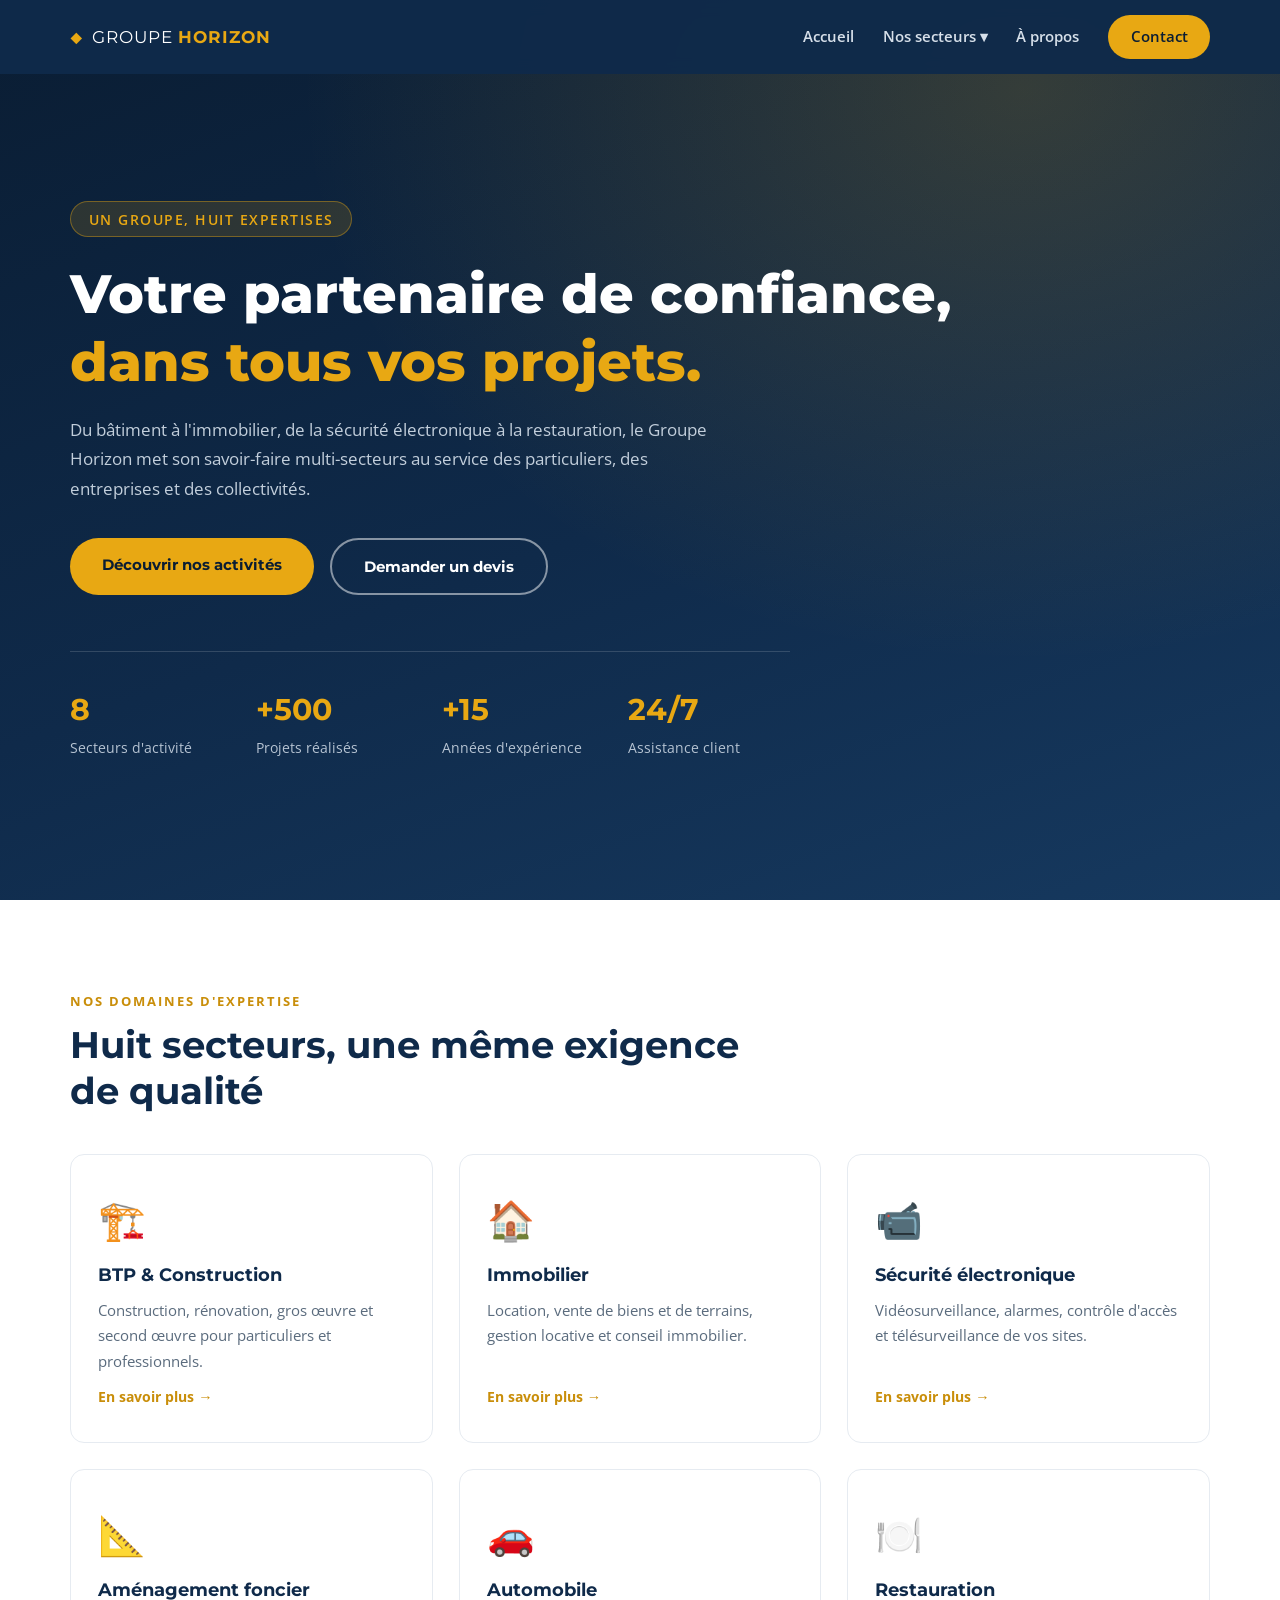
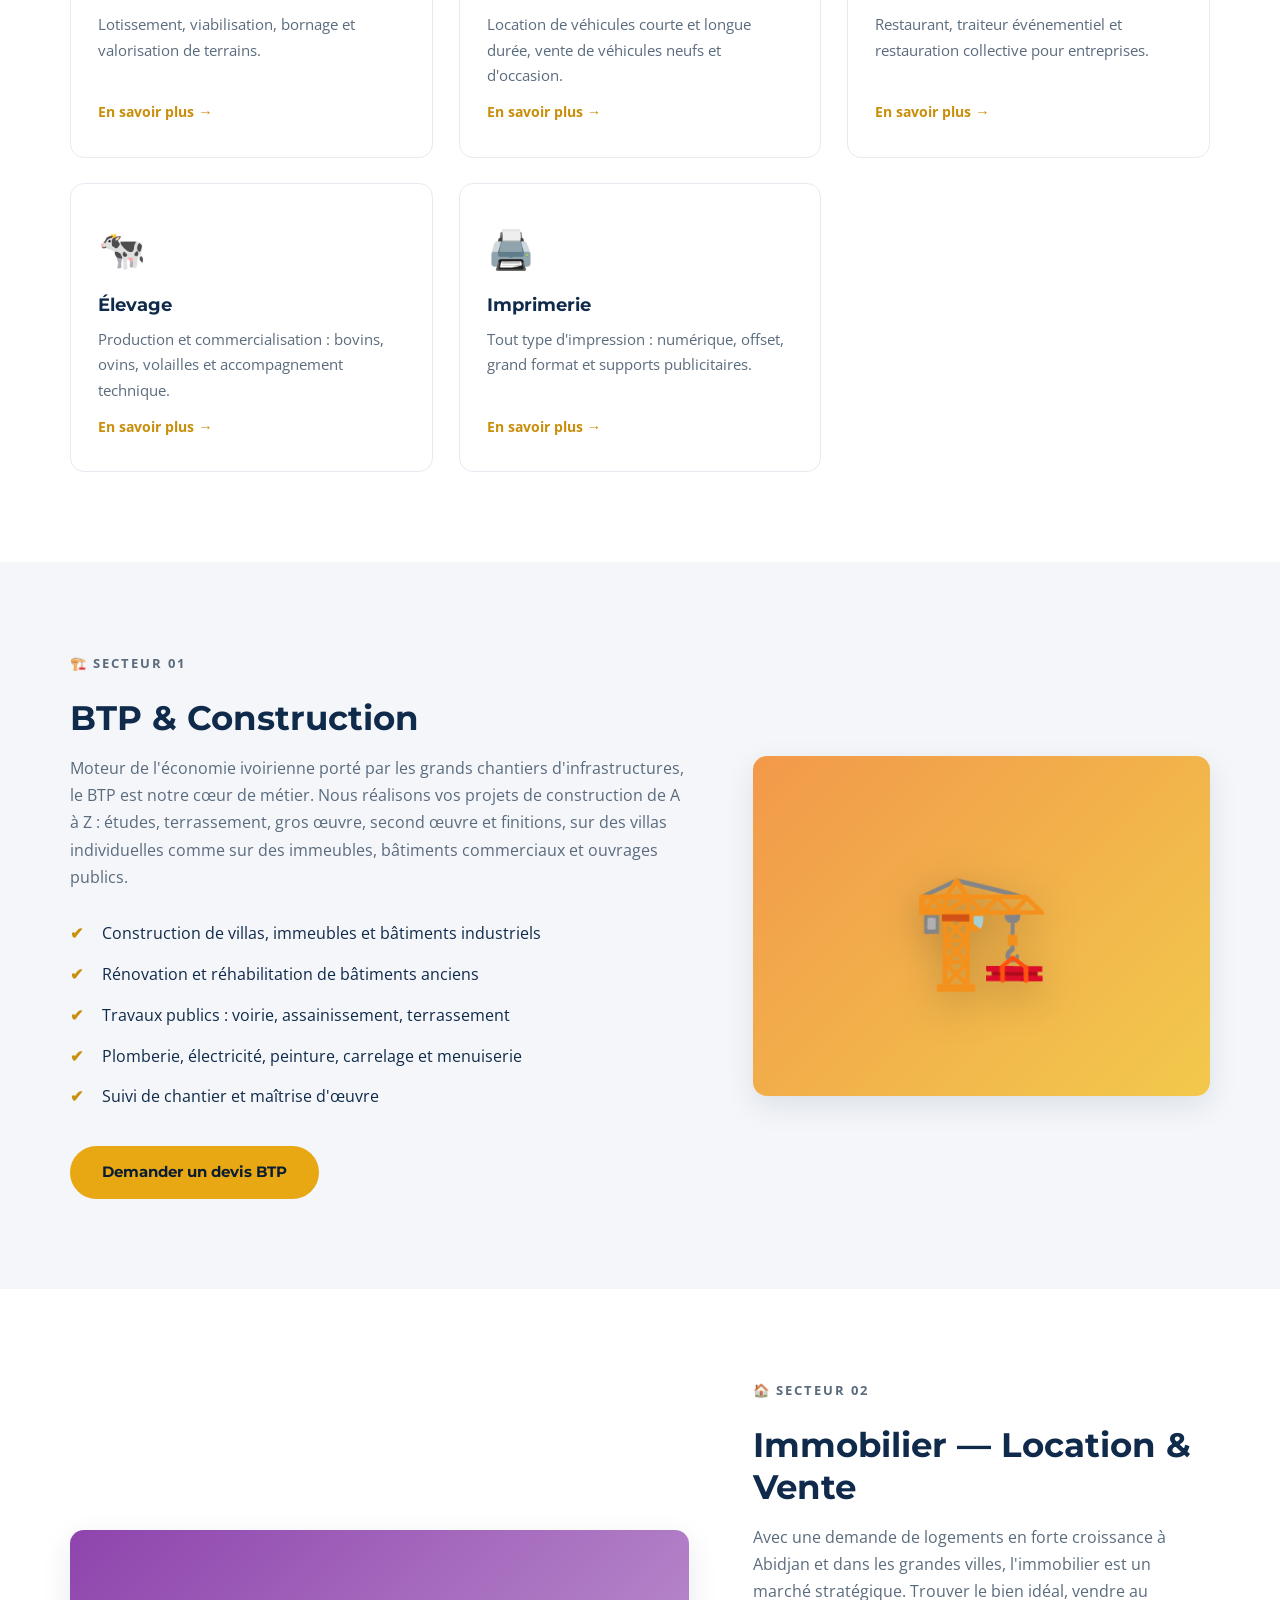
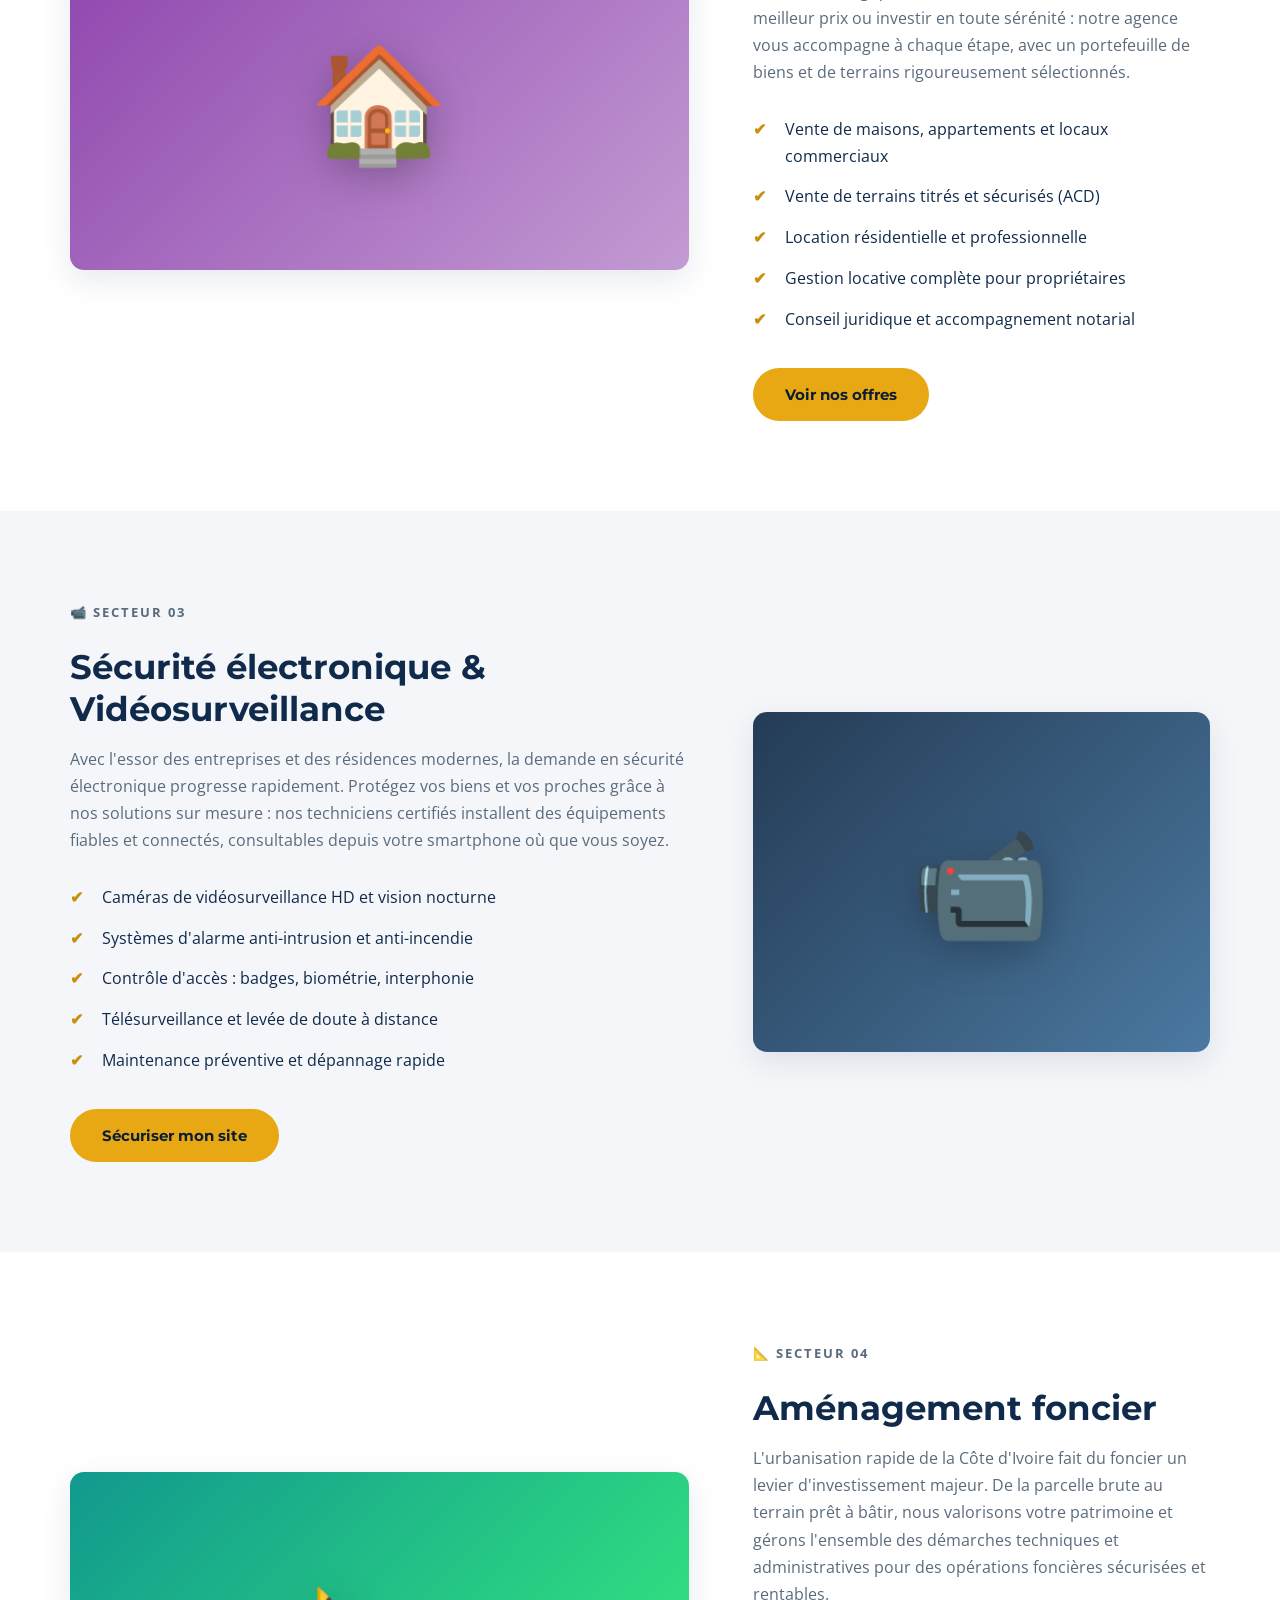
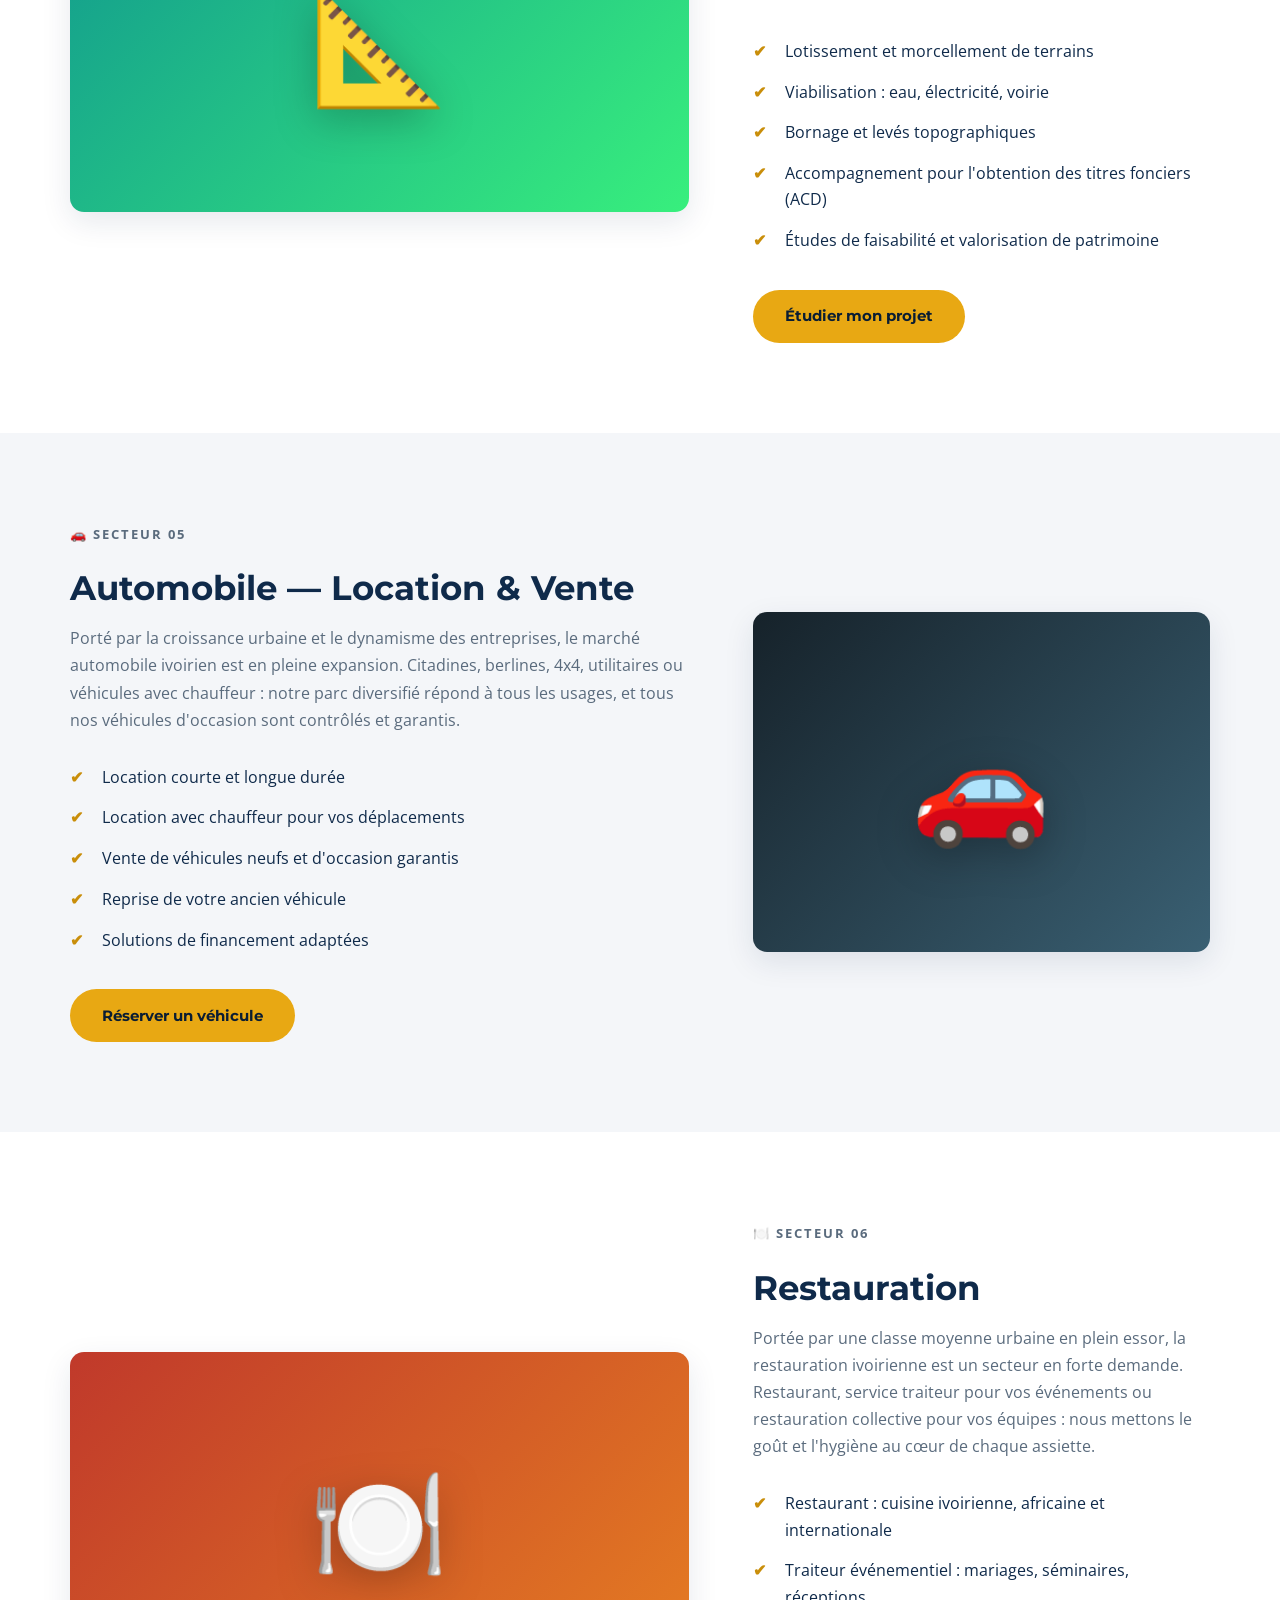
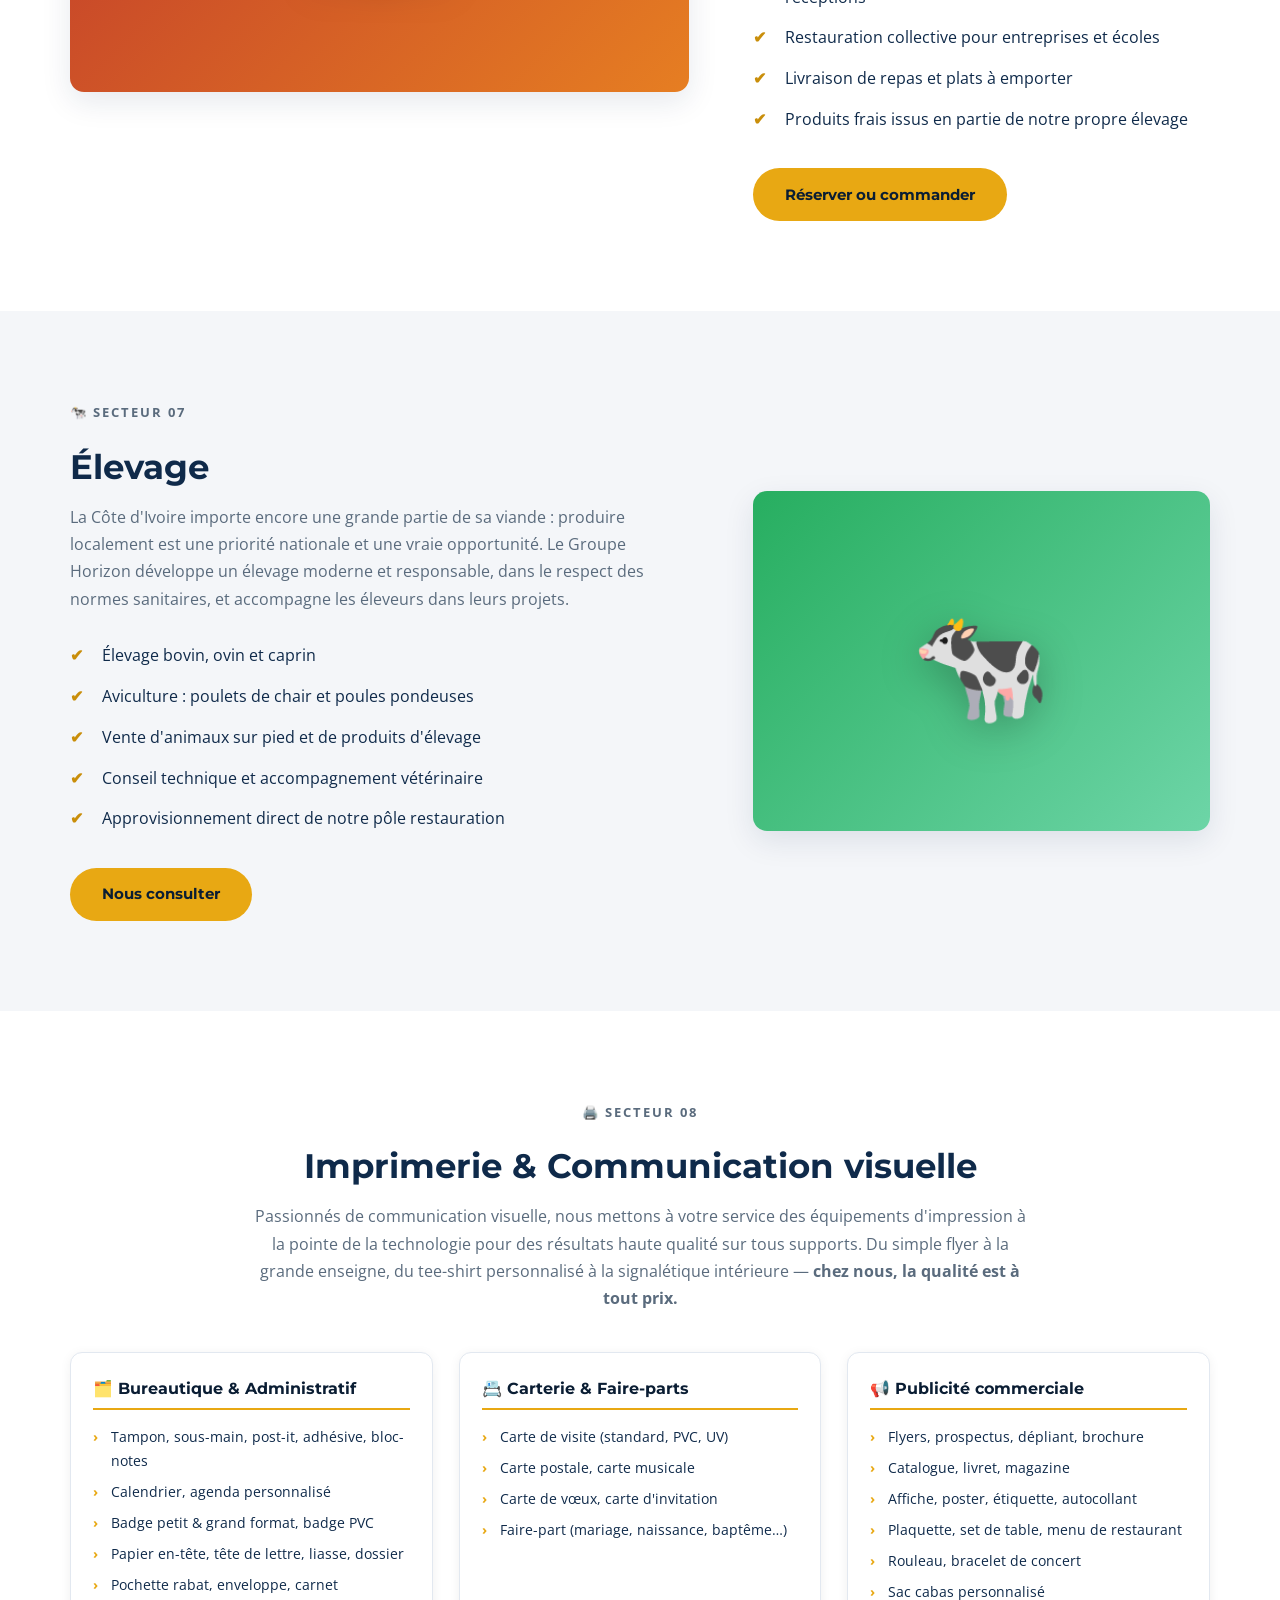
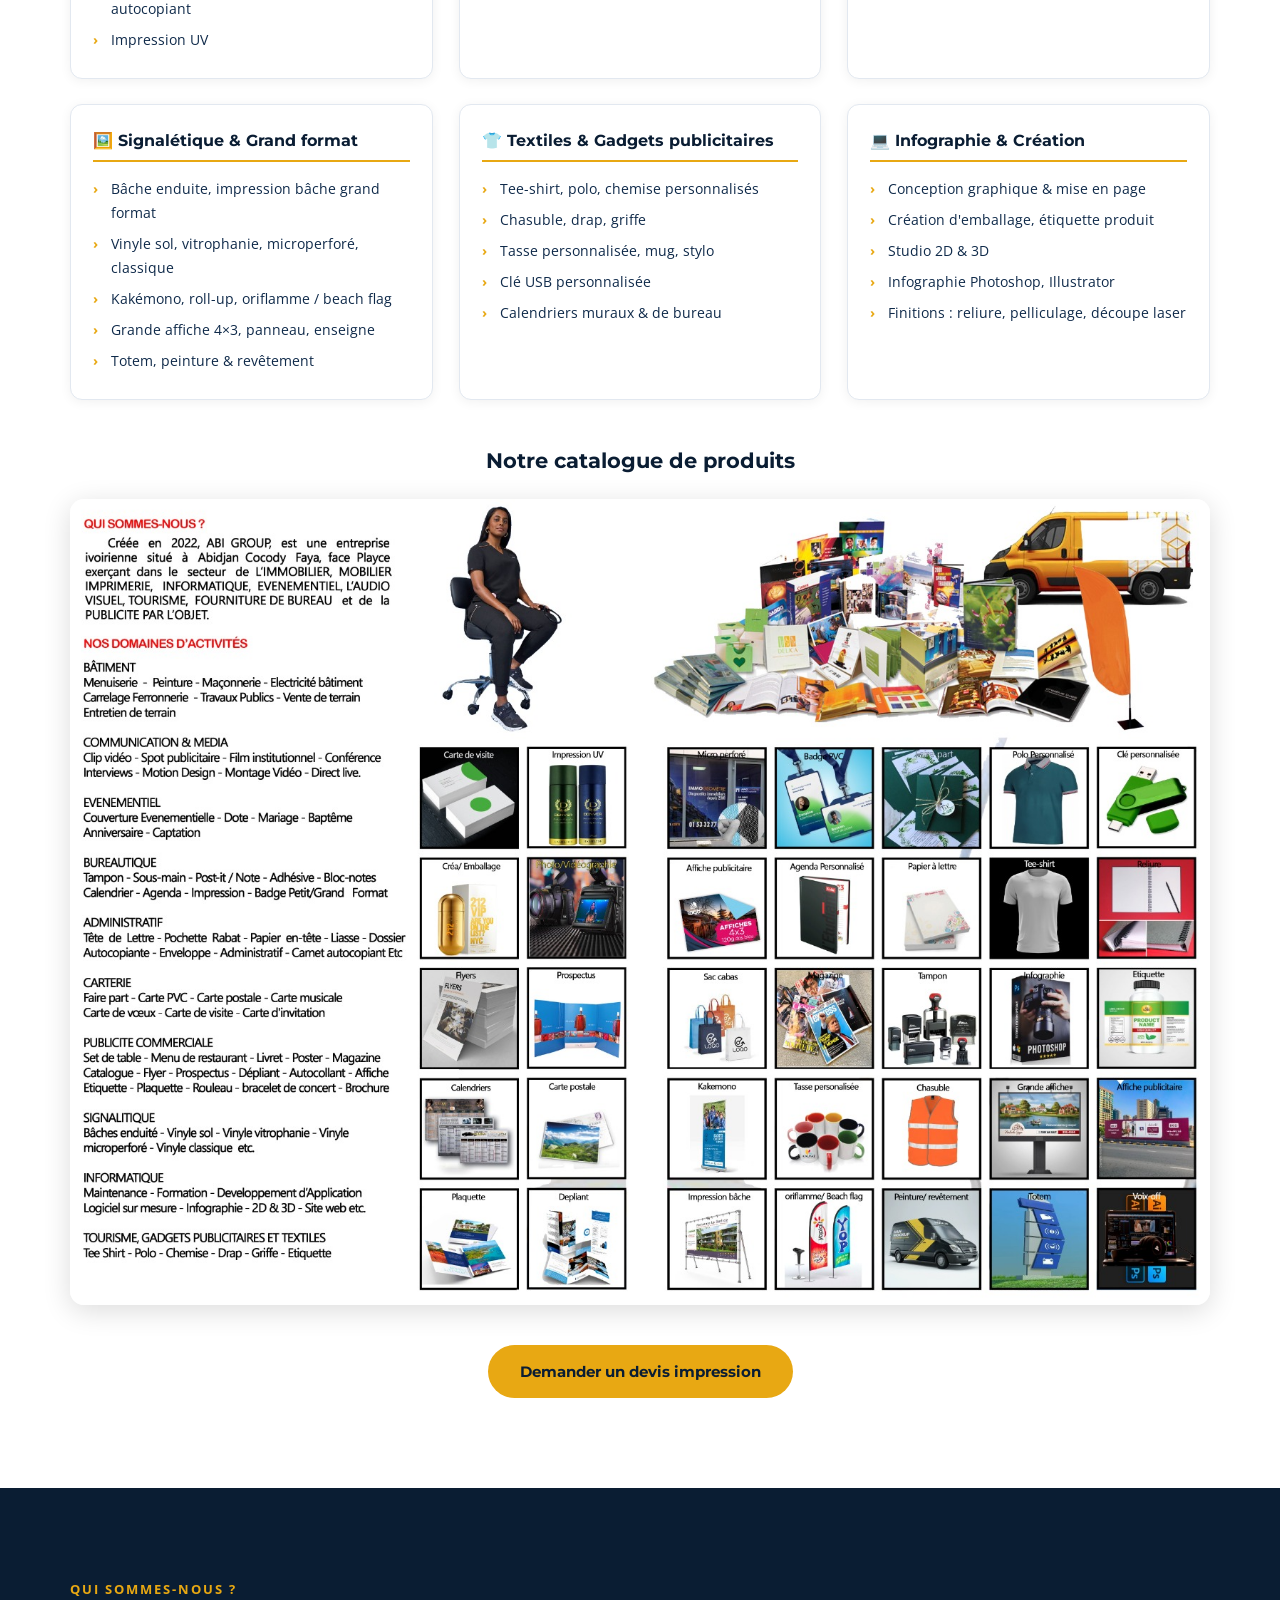
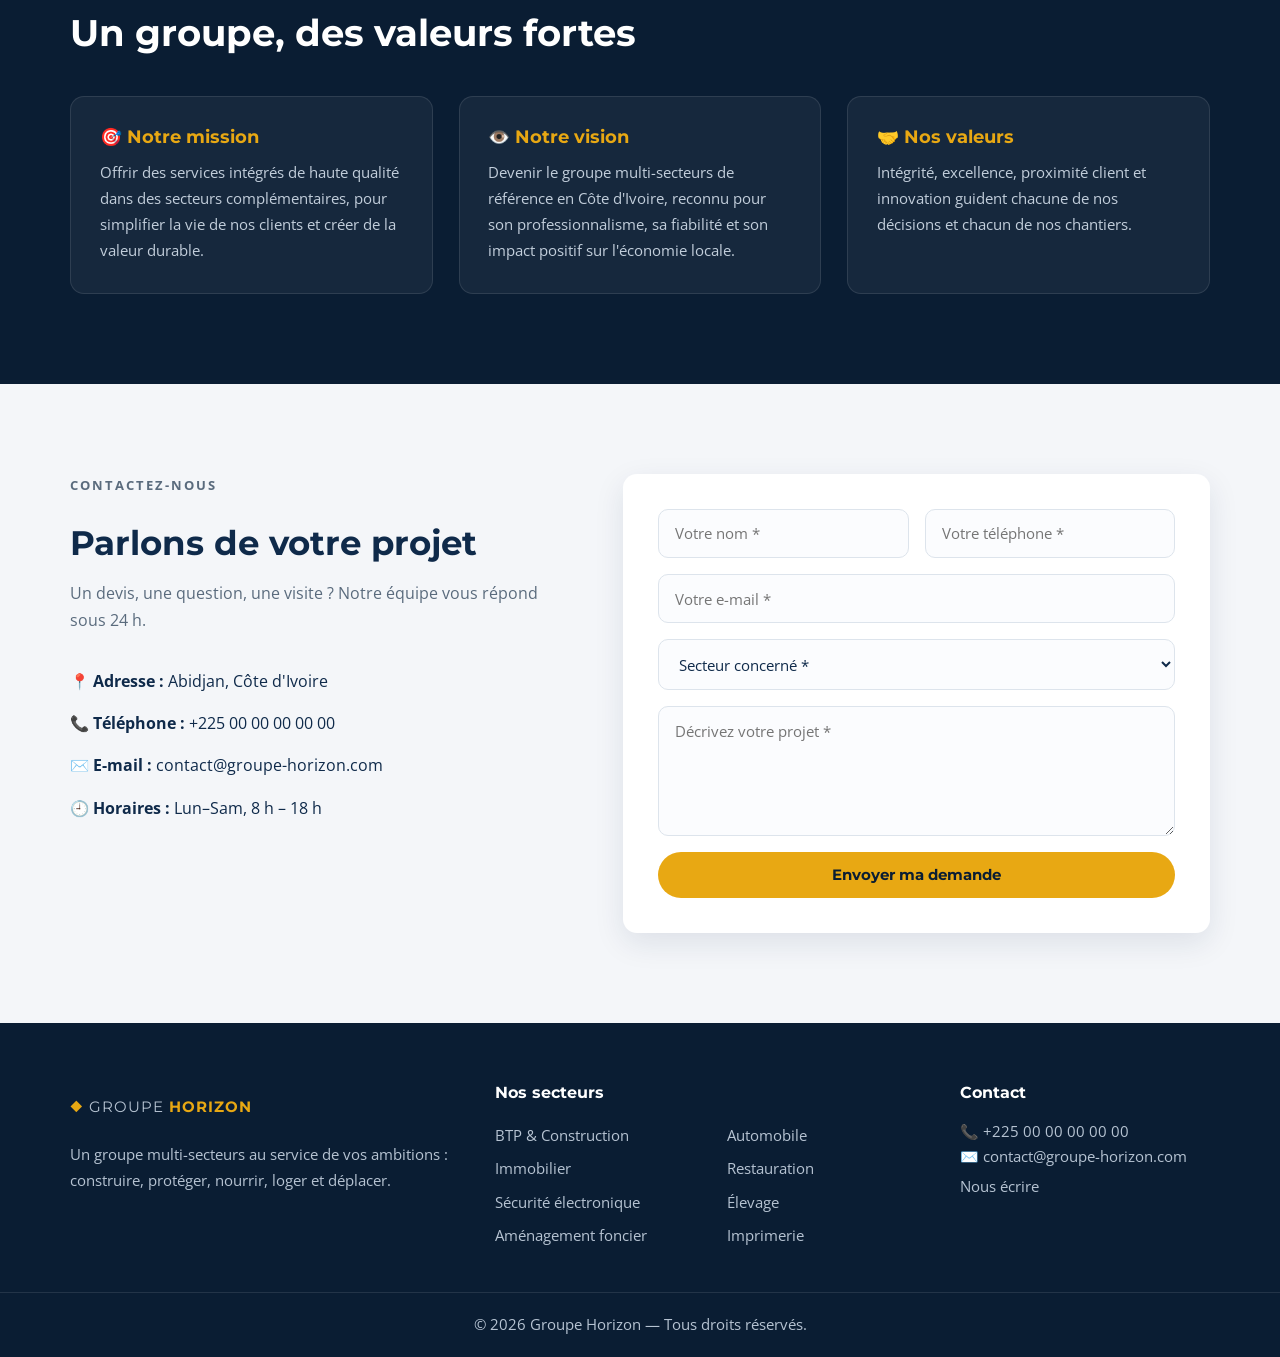
==== index.html @ b67a3c9b "Initial deploy – site Groupe Horizon avec section Imprimerie complète Co-Authored-By: Claude Sonnet " ====
<!DOCTYPE html>
<html lang="fr">
<head>
  <meta charset="UTF-8">
  <meta name="viewport" content="width=device-width, initial-scale=1.0">
  <title>Groupe Horizon — BTP, Immobilier, Foncier, Automobile, Restauration, Élevage, Sécurité, Imprimerie</title>
  <meta name="description" content="Groupe Horizon : votre partenaire multi-secteurs en Côte d'Ivoire — BTP, immobilier, aménagement foncier, automobile, restauration, élevage, sécurité électronique et imprimerie.">
  <link rel="preconnect" href="https://fonts.googleapis.com">
  <link rel="preconnect" href="https://fonts.gstatic.com" crossorigin>
  <link href="https://fonts.googleapis.com/css2?family=Montserrat:wght@400;600;700;800&family=Open+Sans:wght@400;600&display=swap" rel="stylesheet">
  <link rel="stylesheet" href="css/style.css">
</head>
<body>

  <!-- ===== EN-TÊTE ===== -->
  <header class="header" id="header">
    <div class="container nav-wrap">
      <a href="#accueil" class="logo">
        <span class="logo-icon">◆</span>
        <span>GROUPE <strong>HORIZON</strong></span>
      </a>
      <nav class="nav" id="nav">
        <a href="#accueil">Accueil</a>
        <div class="dropdown">
          <a href="#secteurs" class="drop-btn">Nos secteurs ▾</a>
          <div class="dropdown-content">
            <a href="#btp">🏗️ BTP &amp; Construction</a>
            <a href="#immobilier">🏠 Immobilier</a>
            <a href="#securite">📹 Sécurité &amp; Vidéosurveillance</a>
            <a href="#foncier">📐 Aménagement foncier</a>
            <a href="#automobile">🚗 Automobile</a>
            <a href="#restauration">🍽️ Restauration</a>
            <a href="#elevage">🐄 Élevage</a>
            <a href="#imprimerie">🖨️ Imprimerie</a>
          </div>
        </div>
        <a href="#apropos">À propos</a>
        <a href="#contact" class="btn-nav">Contact</a>
      </nav>
      <button class="burger" id="burger" aria-label="Menu">
        <span></span><span></span><span></span>
      </button>
    </div>
  </header>

  <!-- ===== ACCUEIL / HERO ===== -->
  <section class="hero" id="accueil">
    <div class="container hero-content">
      <p class="hero-tag">Un groupe, huit expertises</p>
      <h1>Votre partenaire de confiance,<br><span class="accent">dans tous vos projets.</span></h1>
      <p class="hero-sub">
        Du bâtiment à l'immobilier, de la sécurité électronique à la restauration,
        le Groupe Horizon met son savoir-faire multi-secteurs au service des particuliers,
        des entreprises et des collectivités.
      </p>
      <div class="hero-actions">
        <a href="#secteurs" class="btn btn-primary">Découvrir nos activités</a>
        <a href="#contact" class="btn btn-outline">Demander un devis</a>
      </div>
      <div class="hero-stats">
        <div><strong>8</strong><span>Secteurs d'activité</span></div>
        <div><strong>+500</strong><span>Projets réalisés</span></div>
        <div><strong>+15</strong><span>Années d'expérience</span></div>
        <div><strong>24/7</strong><span>Assistance client</span></div>
      </div>
    </div>
  </section>

  <!-- ===== APERÇU DES SECTEURS (classés par influence sur le marché ivoirien) ===== -->
  <section class="section" id="secteurs">
    <div class="container">
      <p class="section-tag">Nos domaines d'expertise</p>
      <h2 class="section-title">Huit secteurs, une même exigence de qualité</h2>
      <div class="grid-cards">
        <a href="#btp" class="card reveal">
          <div class="card-icon">🏗️</div>
          <h3>BTP &amp; Construction</h3>
          <p>Construction, rénovation, gros œuvre et second œuvre pour particuliers et professionnels.</p>
          <span class="card-link">En savoir plus →</span>
        </a>
        <a href="#immobilier" class="card reveal">
          <div class="card-icon">🏠</div>
          <h3>Immobilier</h3>
          <p>Location, vente de biens et de terrains, gestion locative et conseil immobilier.</p>
          <span class="card-link">En savoir plus →</span>
        </a>
        <a href="#securite" class="card reveal">
          <div class="card-icon">📹</div>
          <h3>Sécurité électronique</h3>
          <p>Vidéosurveillance, alarmes, contrôle d'accès et télésurveillance de vos sites.</p>
          <span class="card-link">En savoir plus →</span>
        </a>
        <a href="#foncier" class="card reveal">
          <div class="card-icon">📐</div>
          <h3>Aménagement foncier</h3>
          <p>Lotissement, viabilisation, bornage et valorisation de terrains.</p>
          <span class="card-link">En savoir plus →</span>
        </a>
        <a href="#automobile" class="card reveal">
          <div class="card-icon">🚗</div>
          <h3>Automobile</h3>
          <p>Location de véhicules courte et longue durée, vente de véhicules neufs et d'occasion.</p>
          <span class="card-link">En savoir plus →</span>
        </a>
        <a href="#restauration" class="card reveal">
          <div class="card-icon">🍽️</div>
          <h3>Restauration</h3>
          <p>Restaurant, traiteur événementiel et restauration collective pour entreprises.</p>
          <span class="card-link">En savoir plus →</span>
        </a>
        <a href="#elevage" class="card reveal">
          <div class="card-icon">🐄</div>
          <h3>Élevage</h3>
          <p>Production et commercialisation : bovins, ovins, volailles et accompagnement technique.</p>
          <span class="card-link">En savoir plus →</span>
        </a>
        <a href="#imprimerie" class="card reveal">
          <div class="card-icon">🖨️</div>
          <h3>Imprimerie</h3>
          <p>Tout type d'impression : numérique, offset, grand format et supports publicitaires.</p>
          <span class="card-link">En savoir plus →</span>
        </a>
      </div>
    </div>
  </section>

  <!-- ===== 01 — BTP ===== -->
  <section class="sector sector-alt" id="btp">
    <div class="container sector-wrap">
      <div class="sector-text reveal">
        <p class="section-tag">🏗️ Secteur 01</p>
        <h2>BTP &amp; Construction</h2>
        <p>
          Moteur de l'économie ivoirienne porté par les grands chantiers d'infrastructures,
          le BTP est notre cœur de métier. Nous réalisons vos projets de construction de A à Z :
          études, terrassement, gros œuvre, second œuvre et finitions, sur des villas individuelles
          comme sur des immeubles, bâtiments commerciaux et ouvrages publics.
        </p>
        <ul class="checklist">
          <li>Construction de villas, immeubles et bâtiments industriels</li>
          <li>Rénovation et réhabilitation de bâtiments anciens</li>
          <li>Travaux publics : voirie, assainissement, terrassement</li>
          <li>Plomberie, électricité, peinture, carrelage et menuiserie</li>
          <li>Suivi de chantier et maîtrise d'œuvre</li>
        </ul>
        <a href="#contact" class="btn btn-primary">Demander un devis BTP</a>
      </div>
      <div class="sector-visual reveal" aria-hidden="true">
        <div class="visual-box visual-btp"><span>🏗️</span></div>
      </div>
    </div>
  </section>

  <!-- ===== 02 — IMMOBILIER ===== -->
  <section class="sector" id="immobilier">
    <div class="container sector-wrap reverse">
      <div class="sector-text reveal">
        <p class="section-tag">🏠 Secteur 02</p>
        <h2>Immobilier — Location &amp; Vente</h2>
        <p>
          Avec une demande de logements en forte croissance à Abidjan et dans les grandes villes,
          l'immobilier est un marché stratégique. Trouver le bien idéal, vendre au meilleur prix
          ou investir en toute sérénité : notre agence vous accompagne à chaque étape, avec un
          portefeuille de biens et de terrains rigoureusement sélectionnés.
        </p>
        <ul class="checklist">
          <li>Vente de maisons, appartements et locaux commerciaux</li>
          <li>Vente de terrains titrés et sécurisés (ACD)</li>
          <li>Location résidentielle et professionnelle</li>
          <li>Gestion locative complète pour propriétaires</li>
          <li>Conseil juridique et accompagnement notarial</li>
        </ul>
        <a href="#contact" class="btn btn-primary">Voir nos offres</a>
      </div>
      <div class="sector-visual reveal" aria-hidden="true">
        <div class="visual-box visual-immo"><span>🏠</span></div>
      </div>
    </div>
  </section>

  <!-- ===== 03 — SÉCURITÉ ===== -->
  <section class="sector sector-alt" id="securite">
    <div class="container sector-wrap">
      <div class="sector-text reveal">
        <p class="section-tag">📹 Secteur 03</p>
        <h2>Sécurité électronique &amp; Vidéosurveillance</h2>
        <p>
          Avec l'essor des entreprises et des résidences modernes, la demande en sécurité
          électronique progresse rapidement. Protégez vos biens et vos proches grâce à nos
          solutions sur mesure : nos techniciens certifiés installent des équipements fiables
          et connectés, consultables depuis votre smartphone où que vous soyez.
        </p>
        <ul class="checklist">
          <li>Caméras de vidéosurveillance HD et vision nocturne</li>
          <li>Systèmes d'alarme anti-intrusion et anti-incendie</li>
          <li>Contrôle d'accès : badges, biométrie, interphonie</li>
          <li>Télésurveillance et levée de doute à distance</li>
          <li>Maintenance préventive et dépannage rapide</li>
        </ul>
        <a href="#contact" class="btn btn-primary">Sécuriser mon site</a>
      </div>
      <div class="sector-visual reveal" aria-hidden="true">
        <div class="visual-box visual-secu"><span>📹</span></div>
      </div>
    </div>
  </section>

  <!-- ===== 04 — AMÉNAGEMENT FONCIER ===== -->
  <section class="sector" id="foncier">
    <div class="container sector-wrap reverse">
      <div class="sector-text reveal">
        <p class="section-tag">📐 Secteur 04</p>
        <h2>Aménagement foncier</h2>
        <p>
          L'urbanisation rapide de la Côte d'Ivoire fait du foncier un levier d'investissement majeur.
          De la parcelle brute au terrain prêt à bâtir, nous valorisons votre patrimoine et gérons
          l'ensemble des démarches techniques et administratives pour des opérations foncières
          sécurisées et rentables.
        </p>
        <ul class="checklist">
          <li>Lotissement et morcellement de terrains</li>
          <li>Viabilisation : eau, électricité, voirie</li>
          <li>Bornage et levés topographiques</li>
          <li>Accompagnement pour l'obtention des titres fonciers (ACD)</li>
          <li>Études de faisabilité et valorisation de patrimoine</li>
        </ul>
        <a href="#contact" class="btn btn-primary">Étudier mon projet</a>
      </div>
      <div class="sector-visual reveal" aria-hidden="true">
        <div class="visual-box visual-foncier"><span>📐</span></div>
      </div>
    </div>
  </section>

  <!-- ===== 05 — AUTOMOBILE ===== -->
  <section class="sector sector-alt" id="automobile">
    <div class="container sector-wrap">
      <div class="sector-text reveal">
        <p class="section-tag">🚗 Secteur 05</p>
        <h2>Automobile — Location &amp; Vente</h2>
        <p>
          Porté par la croissance urbaine et le dynamisme des entreprises, le marché automobile
          ivoirien est en pleine expansion. Citadines, berlines, 4x4, utilitaires ou véhicules
          avec chauffeur : notre parc diversifié répond à tous les usages, et tous nos véhicules
          d'occasion sont contrôlés et garantis.
        </p>
        <ul class="checklist">
          <li>Location courte et longue durée</li>
          <li>Location avec chauffeur pour vos déplacements</li>
          <li>Vente de véhicules neufs et d'occasion garantis</li>
          <li>Reprise de votre ancien véhicule</li>
          <li>Solutions de financement adaptées</li>
        </ul>
        <a href="#contact" class="btn btn-primary">Réserver un véhicule</a>
      </div>
      <div class="sector-visual reveal" aria-hidden="true">
        <div class="visual-box visual-auto"><span>🚗</span></div>
      </div>
    </div>
  </section>

  <!-- ===== 06 — RESTAURATION ===== -->
  <section class="sector" id="restauration">
    <div class="container sector-wrap reverse">
      <div class="sector-text reveal">
        <p class="section-tag">🍽️ Secteur 06</p>
        <h2>Restauration</h2>
        <p>
          Portée par une classe moyenne urbaine en plein essor, la restauration ivoirienne est
          un secteur en forte demande. Restaurant, service traiteur pour vos événements ou
          restauration collective pour vos équipes : nous mettons le goût et l'hygiène au cœur
          de chaque assiette.
        </p>
        <ul class="checklist">
          <li>Restaurant : cuisine ivoirienne, africaine et internationale</li>
          <li>Traiteur événementiel : mariages, séminaires, réceptions</li>
          <li>Restauration collective pour entreprises et écoles</li>
          <li>Livraison de repas et plats à emporter</li>
          <li>Produits frais issus en partie de notre propre élevage</li>
        </ul>
        <a href="#contact" class="btn btn-primary">Réserver ou commander</a>
      </div>
      <div class="sector-visual reveal" aria-hidden="true">
        <div class="visual-box visual-resto"><span>🍽️</span></div>
      </div>
    </div>
  </section>

  <!-- ===== 07 — ÉLEVAGE ===== -->
  <section class="sector sector-alt" id="elevage">
    <div class="container sector-wrap">
      <div class="sector-text reveal">
        <p class="section-tag">🐄 Secteur 07</p>
        <h2>Élevage</h2>
        <p>
          La Côte d'Ivoire importe encore une grande partie de sa viande : produire localement
          est une priorité nationale et une vraie opportunité. Le Groupe Horizon développe un
          élevage moderne et responsable, dans le respect des normes sanitaires, et accompagne
          les éleveurs dans leurs projets.
        </p>
        <ul class="checklist">
          <li>Élevage bovin, ovin et caprin</li>
          <li>Aviculture : poulets de chair et poules pondeuses</li>
          <li>Vente d'animaux sur pied et de produits d'élevage</li>
          <li>Conseil technique et accompagnement vétérinaire</li>
          <li>Approvisionnement direct de notre pôle restauration</li>
        </ul>
        <a href="#contact" class="btn btn-primary">Nous consulter</a>
      </div>
      <div class="sector-visual reveal" aria-hidden="true">
        <div class="visual-box visual-elevage"><span>🐄</span></div>
      </div>
    </div>
  </section>

  <!-- ===== 08 — IMPRIMERIE ===== -->
  <section class="sector" id="imprimerie">
    <div class="container">
      <div class="sector-text reveal" style="max-width:100%;text-align:center;margin-bottom:2.5rem;">
        <p class="section-tag">🖨️ Secteur 08</p>
        <h2>Imprimerie &amp; Communication visuelle</h2>
        <p style="max-width:780px;margin:1rem auto 0;">
          Passionnés de communication visuelle, nous mettons à votre service des équipements
          d'impression à la pointe de la technologie pour des résultats haute qualité sur
          tous supports. Du simple flyer à la grande enseigne, du tee-shirt personnalisé
          à la signalétique intérieure — <strong>chez nous, la qualité est à tout prix.</strong>
        </p>
      </div>

      <!-- Grille des catégories -->
      <div class="impr-categories reveal">

        <div class="impr-cat">
          <h3 class="impr-cat-title">🗂️ Bureautique &amp; Administratif</h3>
          <ul class="impr-list">
            <li>Tampon, sous-main, post-it, adhésive, bloc-notes</li>
            <li>Calendrier, agenda personnalisé</li>
            <li>Badge petit &amp; grand format, badge PVC</li>
            <li>Papier en-tête, tête de lettre, liasse, dossier</li>
            <li>Pochette rabat, enveloppe, carnet autocopiant</li>
            <li>Impression UV</li>
          </ul>
        </div>

        <div class="impr-cat">
          <h3 class="impr-cat-title">📇 Carterie &amp; Faire-parts</h3>
          <ul class="impr-list">
            <li>Carte de visite (standard, PVC, UV)</li>
            <li>Carte postale, carte musicale</li>
            <li>Carte de vœux, carte d'invitation</li>
            <li>Faire-part (mariage, naissance, baptême…)</li>
          </ul>
        </div>

        <div class="impr-cat">
          <h3 class="impr-cat-title">📢 Publicité commerciale</h3>
          <ul class="impr-list">
            <li>Flyers, prospectus, dépliant, brochure</li>
            <li>Catalogue, livret, magazine</li>
            <li>Affiche, poster, étiquette, autocollant</li>
            <li>Plaquette, set de table, menu de restaurant</li>
            <li>Rouleau, bracelet de concert</li>
            <li>Sac cabas personnalisé</li>
          </ul>
        </div>

        <div class="impr-cat">
          <h3 class="impr-cat-title">🖼️ Signalétique &amp; Grand format</h3>
          <ul class="impr-list">
            <li>Bâche enduite, impression bâche grand format</li>
            <li>Vinyle sol, vitrophanie, microperforé, classique</li>
            <li>Kakémono, roll-up, oriflamme / beach flag</li>
            <li>Grande affiche 4×3, panneau, enseigne</li>
            <li>Totem, peinture &amp; revêtement</li>
          </ul>
        </div>

        <div class="impr-cat">
          <h3 class="impr-cat-title">👕 Textiles &amp; Gadgets publicitaires</h3>
          <ul class="impr-list">
            <li>Tee-shirt, polo, chemise personnalisés</li>
            <li>Chasuble, drap, griffe</li>
            <li>Tasse personnalisée, mug, stylo</li>
            <li>Clé USB personnalisée</li>
            <li>Calendriers muraux &amp; de bureau</li>
          </ul>
        </div>

        <div class="impr-cat">
          <h3 class="impr-cat-title">💻 Infographie &amp; Création</h3>
          <ul class="impr-list">
            <li>Conception graphique &amp; mise en page</li>
            <li>Création d'emballage, étiquette produit</li>
            <li>Studio 2D &amp; 3D</li>
            <li>Infographie Photoshop, Illustrator</li>
            <li>Finitions : reliure, pelliculage, découpe laser</li>
          </ul>
        </div>

      </div><!-- /impr-categories -->

      <!-- Catalogue visuel -->
      <div class="impr-brochure reveal">
        <h3 class="impr-brochure-title">Notre catalogue de produits</h3>
        <div class="impr-brochure-single">
          <img src="images/brochure-p2.jpg" alt="Gamme complète de produits imprimerie – carte de visite, flyers, bâches, textiles, signalétique et plus" loading="lazy">
        </div>
      </div>

      <div style="text-align:center;margin-top:2.5rem;">
        <a href="#contact" class="btn btn-primary">Demander un devis impression</a>
      </div>
    </div>
  </section>

  <!-- ===== À PROPOS ===== -->
  <section class="section about" id="apropos">
    <div class="container">
      <p class="section-tag">Qui sommes-nous ?</p>
      <h2 class="section-title">Un groupe, des valeurs fortes</h2>
      <div class="about-grid">
        <div class="about-card reveal">
          <h3>🎯 Notre mission</h3>
          <p>Offrir des services intégrés de haute qualité dans des secteurs complémentaires, pour simplifier la vie de nos clients et créer de la valeur durable.</p>
        </div>
        <div class="about-card reveal">
          <h3>👁️ Notre vision</h3>
          <p>Devenir le groupe multi-secteurs de référence en Côte d'Ivoire, reconnu pour son professionnalisme, sa fiabilité et son impact positif sur l'économie locale.</p>
        </div>
        <div class="about-card reveal">
          <h3>🤝 Nos valeurs</h3>
          <p>Intégrité, excellence, proximité client et innovation guident chacune de nos décisions et chacun de nos chantiers.</p>
        </div>
      </div>
    </div>
  </section>

  <!-- ===== CONTACT ===== -->
  <section class="section contact" id="contact">
    <div class="container contact-wrap">
      <div class="contact-info reveal">
        <p class="section-tag">Contactez-nous</p>
        <h2>Parlons de votre projet</h2>
        <p>Un devis, une question, une visite ? Notre équipe vous répond sous 24 h.</p>
        <ul class="contact-list">
          <li><strong>📍 Adresse :</strong> Abidjan, Côte d'Ivoire</li>
          <li><strong>📞 Téléphone :</strong> +225 00 00 00 00 00</li>
          <li><strong>✉️ E-mail :</strong> contact@groupe-horizon.com</li>
          <li><strong>🕘 Horaires :</strong> Lun–Sam, 8 h – 18 h</li>
        </ul>
      </div>
      <form class="contact-form reveal" id="contactForm">
        <div class="form-row">
          <input type="text" name="nom" placeholder="Votre nom *" required>
          <input type="tel" name="telephone" placeholder="Votre téléphone *" required>
        </div>
        <input type="email" name="email" placeholder="Votre e-mail *" required>
        <select name="secteur" required>
          <option value="" disabled selected>Secteur concerné *</option>
          <option>BTP &amp; Construction</option>
          <option>Immobilier</option>
          <option>Sécurité &amp; Vidéosurveillance</option>
          <option>Aménagement foncier</option>
          <option>Automobile</option>
          <option>Restauration</option>
          <option>Élevage</option>
          <option>Imprimerie</option>
          <option>Autre</option>
        </select>
        <textarea name="message" rows="5" placeholder="Décrivez votre projet *" required></textarea>
        <button type="submit" class="btn btn-primary btn-full">Envoyer ma demande</button>
        <p class="form-success" id="formSuccess">✅ Merci ! Votre message a bien été enregistré. Nous vous recontactons très vite.</p>
      </form>
    </div>
  </section>

  <!-- ===== PIED DE PAGE ===== -->
  <footer class="footer">
    <div class="container footer-grid">
      <div>
        <a href="#accueil" class="logo logo-footer">
          <span class="logo-icon">◆</span>
          <span>GROUPE <strong>HORIZON</strong></span>
        </a>
        <p>Un groupe multi-secteurs au service de vos ambitions : construire, protéger, nourrir, loger et déplacer.</p>
      </div>
      <div>
        <h4>Nos secteurs</h4>
        <a href="#btp">BTP &amp; Construction</a>
        <a href="#immobilier">Immobilier</a>
        <a href="#securite">Sécurité électronique</a>
        <a href="#foncier">Aménagement foncier</a>
      </div>
      <div>
        <h4>&nbsp;</h4>
        <a href="#automobile">Automobile</a>
        <a href="#restauration">Restauration</a>
        <a href="#elevage">Élevage</a>
        <a href="#imprimerie">Imprimerie</a>
      </div>
      <div>
        <h4>Contact</h4>
        <p>📞 +225 00 00 00 00 00<br>✉️ contact@groupe-horizon.com</p>
        <a href="#contact">Nous écrire</a>
      </div>
    </div>
    <div class="footer-bottom">
      <p>© 2026 Groupe Horizon — Tous droits réservés.</p>
    </div>
  </footer>

  <script src="js/main.js"></script>
</body>
</html>
---- css/style.css ----
/* ===== VARIABLES & BASE ===== */
:root {
  --bleu: #0f2a4a;
  --bleu-fonce: #0a1d33;
  --or: #e8a813;
  --or-fonce: #c98e0a;
  --gris: #5a6b7d;
  --gris-clair: #f4f6f9;
  --blanc: #ffffff;
  --radius: 14px;
  --ombre: 0 10px 30px rgba(15, 42, 74, 0.10);
  --transition: all .3s ease;
}

* { margin: 0; padding: 0; box-sizing: border-box; }

html { scroll-behavior: smooth; scroll-padding-top: 90px; }

body {
  font-family: 'Open Sans', sans-serif;
  color: var(--bleu);
  line-height: 1.7;
  background: var(--blanc);
}

h1, h2, h3, h4 { font-family: 'Montserrat', sans-serif; line-height: 1.25; }

img { max-width: 100%; }

.container { width: min(1140px, 92%); margin: 0 auto; }

/* ===== EN-TÊTE ===== */
.header {
  position: fixed; inset: 0 0 auto 0; z-index: 1000;
  background: rgba(15, 42, 74, 0.96);
  backdrop-filter: blur(8px);
  transition: var(--transition);
}
.header.scrolled { box-shadow: 0 4px 20px rgba(0,0,0,.25); }

.nav-wrap { display: flex; align-items: center; justify-content: space-between; height: 74px; }

.logo {
  display: flex; align-items: center; gap: .5rem;
  font-family: 'Montserrat', sans-serif; font-size: 1.05rem; letter-spacing: 1px;
  color: var(--blanc); text-decoration: none;
}
.logo strong { color: var(--or); }
.logo-icon { color: var(--or); font-size: 1.3rem; }

.nav { display: flex; align-items: center; gap: 1.8rem; }
.nav > a, .drop-btn {
  color: #d7e0ea; text-decoration: none; font-size: .95rem; font-weight: 600;
  transition: var(--transition);
}
.nav > a:hover, .drop-btn:hover { color: var(--or); }

.btn-nav {
  background: var(--or); color: var(--bleu-fonce) !important;
  padding: .55rem 1.4rem; border-radius: 50px;
}
.btn-nav:hover { background: var(--or-fonce); }

/* Menu déroulant */
.dropdown { position: relative; }
.dropdown-content {
  position: absolute; top: calc(100% + 12px); left: 50%; transform: translateX(-50%) translateY(8px);
  background: var(--blanc); border-radius: var(--radius); box-shadow: var(--ombre);
  min-width: 280px; padding: .6rem; opacity: 0; visibility: hidden; transition: var(--transition);
}
.dropdown:hover .dropdown-content { opacity: 1; visibility: visible; transform: translateX(-50%) translateY(0); }
.dropdown-content a {
  display: block; padding: .6rem .9rem; border-radius: 8px;
  color: var(--bleu); text-decoration: none; font-size: .92rem; font-weight: 600;
}
.dropdown-content a:hover { background: var(--gris-clair); color: var(--or-fonce); }

/* Burger */
.burger { display: none; background: none; border: none; cursor: pointer; }
.burger span {
  display: block; width: 26px; height: 3px; margin: 5px 0;
  background: var(--blanc); border-radius: 2px; transition: var(--transition);
}
.burger.open span:nth-child(1) { transform: translateY(8px) rotate(45deg); }
.burger.open span:nth-child(2) { opacity: 0; }
.burger.open span:nth-child(3) { transform: translateY(-8px) rotate(-45deg); }

/* ===== HERO ===== */
.hero {
  min-height: 100vh; display: flex; align-items: center;
  background:
    radial-gradient(ellipse at 80% 10%, rgba(232,168,19,.18), transparent 50%),
    linear-gradient(160deg, var(--bleu-fonce) 0%, var(--bleu) 55%, #16395f 100%);
  color: var(--blanc); padding: 140px 0 80px;
}
.hero-tag {
  display: inline-block; background: rgba(232,168,19,.15); color: var(--or);
  border: 1px solid rgba(232,168,19,.4); padding: .35rem 1.1rem; border-radius: 50px;
  font-size: .85rem; font-weight: 600; letter-spacing: 1.5px; text-transform: uppercase;
  margin-bottom: 1.4rem;
}
.hero h1 { font-size: clamp(2.1rem, 5vw, 3.4rem); font-weight: 800; margin-bottom: 1.2rem; }
.accent { color: var(--or); }
.hero-sub { max-width: 640px; color: #c2cedb; font-size: 1.08rem; margin-bottom: 2.2rem; }

.hero-actions { display: flex; gap: 1rem; flex-wrap: wrap; margin-bottom: 3.5rem; }

.btn {
  display: inline-block; padding: .85rem 2rem; border-radius: 50px;
  font-family: 'Montserrat', sans-serif; font-weight: 700; font-size: .95rem;
  text-decoration: none; cursor: pointer; border: none; transition: var(--transition);
}
.btn-primary { background: var(--or); color: var(--bleu-fonce); }
.btn-primary:hover { background: var(--or-fonce); transform: translateY(-2px); }
.btn-outline { border: 2px solid rgba(255,255,255,.5); color: var(--blanc); background: transparent; }
.btn-outline:hover { border-color: var(--or); color: var(--or); }
.btn-full { width: 100%; }

.hero-stats {
  display: grid; grid-template-columns: repeat(auto-fit, minmax(140px, 1fr));
  gap: 1.5rem; max-width: 720px;
  border-top: 1px solid rgba(255,255,255,.15); padding-top: 2rem;
}
.hero-stats div { display: flex; flex-direction: column; }
.hero-stats strong { font-family: 'Montserrat', sans-serif; font-size: 1.9rem; color: var(--or); }
.hero-stats span { font-size: .85rem; color: #b6c3d2; }

/* ===== SECTIONS GÉNÉRIQUES ===== */
.section { padding: 90px 0; }

.section-tag {
  color: var(--or-fonce); font-weight: 700; letter-spacing: 2px;
  text-transform: uppercase; font-size: .82rem; margin-bottom: .6rem;
}
.section-title { font-size: clamp(1.6rem, 3.5vw, 2.3rem); margin-bottom: 2.5rem; max-width: 700px; }

/* ===== CARTES SECTEURS ===== */
.grid-cards {
  display: grid; grid-template-columns: repeat(auto-fit, minmax(280px, 1fr)); gap: 1.6rem;
}
.card {
  background: var(--blanc); border: 1px solid #e6ebf1; border-radius: var(--radius);
  padding: 2rem 1.7rem; text-decoration: none; color: var(--bleu);
  transition: var(--transition); display: flex; flex-direction: column; gap: .7rem;
}
.card:hover { transform: translateY(-6px); box-shadow: var(--ombre); border-color: var(--or); }
.card-icon { font-size: 2.4rem; }
.card h3 { font-size: 1.15rem; }
.card p { color: var(--gris); font-size: .94rem; flex: 1; }
.card-link { color: var(--or-fonce); font-weight: 700; font-size: .9rem; }

/* ===== SECTIONS SECTEURS DÉTAILLÉES ===== */
.sector { padding: 90px 0; }
.sector-alt { background: var(--gris-clair); }

.sector-wrap {
  display: grid; grid-template-columns: 1.15fr .85fr; gap: 4rem; align-items: center;
}
.sector-wrap.reverse .sector-text { order: 2; }
.sector-wrap.reverse .sector-visual { order: 1; }

.sector-text h2 { font-size: clamp(1.5rem, 3vw, 2.1rem); margin-bottom: 1rem; }
.sector-text > p { color: var(--gris); margin-bottom: 1.4rem; }

.checklist { list-style: none; margin-bottom: 1.8rem; }
.checklist li {
  padding: .45rem 0 .45rem 2rem; position: relative; font-size: .97rem;
}
.checklist li::before {
  content: "✔"; position: absolute; left: 0; top: .45rem;
  color: var(--or-fonce); font-weight: 700;
}

.visual-box {
  border-radius: var(--radius); min-height: 340px;
  display: flex; align-items: center; justify-content: center;
  box-shadow: var(--ombre);
}
.visual-box span { font-size: 7rem; filter: drop-shadow(0 10px 20px rgba(0,0,0,.25)); }

.visual-btp     { background: linear-gradient(135deg, #f2994a, #f2c94c); }
.visual-secu    { background: linear-gradient(135deg, #243b55, #4b79a1); }
.visual-resto   { background: linear-gradient(135deg, #c0392b, #e67e22); }
.visual-elevage { background: linear-gradient(135deg, #27ae60, #6dd5a7); }
.visual-immo    { background: linear-gradient(135deg, #8e44ad, #c39bd3); }
.visual-auto    { background: linear-gradient(135deg, #16222a, #3a6073); }
.visual-foncier { background: linear-gradient(135deg, #11998e, #38ef7d); }
.visual-imprimerie { background: linear-gradient(135deg, #4568dc, #b06ab3); }

/* ===== À PROPOS ===== */
.about { background: var(--bleu-fonce); color: var(--blanc); }
.about .section-tag { color: var(--or); }
.about-grid { display: grid; grid-template-columns: repeat(auto-fit, minmax(260px, 1fr)); gap: 1.6rem; }
.about-card {
  background: rgba(255,255,255,.05); border: 1px solid rgba(255,255,255,.1);
  border-radius: var(--radius); padding: 1.8rem;
}
.about-card h3 { margin-bottom: .8rem; font-size: 1.1rem; color: var(--or); }
.about-card p { color: #c2cedb; font-size: .95rem; }

/* ===== CONTACT ===== */
.contact { background: var(--gris-clair); }
.contact-wrap { display: grid; grid-template-columns: 1fr 1.2fr; gap: 4rem; align-items: start; }
.contact-info h2 { font-size: clamp(1.5rem, 3vw, 2.1rem); margin-bottom: 1rem; }
.contact-info > p { color: var(--gris); margin-bottom: 1.6rem; }
.contact-list { list-style: none; }
.contact-list li { padding: .5rem 0; font-size: .97rem; }

.contact-form {
  background: var(--blanc); border-radius: var(--radius); box-shadow: var(--ombre);
  padding: 2.2rem; display: flex; flex-direction: column; gap: 1rem;
}
.form-row { display: grid; grid-template-columns: 1fr 1fr; gap: 1rem; }
.contact-form input, .contact-form select, .contact-form textarea {
  width: 100%; padding: .85rem 1rem; border: 1.5px solid #dde4ec; border-radius: 10px;
  font-family: inherit; font-size: .95rem; color: var(--bleu); background: #fbfcfe;
  transition: var(--transition); resize: vertical;
}
.contact-form input:focus, .contact-form select:focus, .contact-form textarea:focus {
  outline: none; border-color: var(--or);
}
.form-success { display: none; color: #1e8e4e; font-weight: 600; font-size: .95rem; }
.form-success.visible { display: block; }

/* ===== PIED DE PAGE ===== */
.footer { background: var(--bleu-fonce); color: #b6c3d2; padding-top: 60px; }
.footer-grid {
  display: grid; grid-template-columns: 2fr 1fr 1fr 1.3fr; gap: 2.5rem; padding-bottom: 40px;
}
.footer h4 { color: var(--blanc); margin-bottom: 1rem; font-size: 1rem; }
.footer a { display: block; color: #b6c3d2; text-decoration: none; padding: .25rem 0; font-size: .93rem; }
.footer a:hover { color: var(--or); }
.footer p { font-size: .93rem; }
.logo-footer { margin-bottom: 1rem; }
.footer-bottom {
  border-top: 1px solid rgba(255,255,255,.1); padding: 1.2rem 0; text-align: center; font-size: .88rem;
}

/* ===== ANIMATIONS AU DÉFILEMENT ===== */
.reveal { opacity: 0; transform: translateY(28px); transition: opacity .7s ease, transform .7s ease; }
.reveal.visible { opacity: 1; transform: translateY(0); }

/* ===== IMPRIMERIE — grille catégories ===== */
.impr-categories {
  display: grid;
  grid-template-columns: repeat(3, 1fr);
  gap: 1.6rem;
  margin-top: 1rem;
}
.impr-cat {
  background: var(--blanc);
  border-radius: 12px;
  padding: 1.6rem 1.4rem;
  border: 1px solid #e2e8f0;
  box-shadow: 0 2px 12px rgba(0,0,0,.06);
  transition: transform .25s, box-shadow .25s;
}
.impr-cat:hover {
  transform: translateY(-4px);
  box-shadow: 0 8px 28px rgba(0,0,0,.1);
}
.impr-cat-title {
  font-size: 1rem;
  font-weight: 700;
  color: var(--bleu-fonce);
  margin-bottom: .9rem;
  padding-bottom: .6rem;
  border-bottom: 2px solid var(--or);
}
.impr-list {
  list-style: none;
  padding: 0;
  margin: 0;
  display: flex;
  flex-direction: column;
  gap: .45rem;
}
.impr-list li {
  font-size: .88rem;
  color: var(--gris-texte);
  padding-left: 1.1rem;
  position: relative;
}
.impr-list li::before {
  content: "›";
  position: absolute;
  left: 0;
  color: var(--or);
  font-weight: 700;
}

/* Catalogue brochure */
.impr-brochure { margin-top: 3rem; }
.impr-brochure-title {
  text-align: center;
  font-size: 1.3rem;
  color: var(--bleu-fonce);
  margin-bottom: 1.6rem;
}
.impr-brochure-single {
  border-radius: 14px;
  overflow: hidden;
  box-shadow: 0 6px 28px rgba(0,0,0,.14);
  transition: transform .25s, box-shadow .25s;
}
.impr-brochure-single:hover {
  transform: translateY(-4px);
  box-shadow: 0 14px 40px rgba(0,0,0,.2);
}
.impr-brochure-single img {
  width: 100%;
  display: block;
}

/* ===== RESPONSIVE ===== */
@media (max-width: 900px) {
  .impr-categories { grid-template-columns: repeat(2, 1fr); }
  .sector-wrap, .contact-wrap { grid-template-columns: 1fr; gap: 2.5rem; }
  .sector-wrap.reverse .sector-text { order: 1; }
  .sector-wrap.reverse .sector-visual { order: 2; }
  .visual-box { min-height: 240px; }
  .footer-grid { grid-template-columns: 1fr 1fr; }
}

@media (max-width: 768px) {
  .burger { display: block; }
  .nav {
    position: fixed; top: 74px; right: 0; bottom: 0; width: min(320px, 85%);
    background: var(--bleu-fonce); flex-direction: column; align-items: flex-start;
    padding: 2rem 1.6rem; gap: 1.2rem; transform: translateX(100%);
    transition: transform .35s ease; overflow-y: auto;
  }
  .nav.open { transform: translateX(0); }
  .dropdown-content {
    position: static; transform: none; opacity: 1; visibility: visible;
    background: transparent; box-shadow: none; padding: .4rem 0 0 .8rem; min-width: 0;
  }
  .dropdown-content a { color: #d7e0ea; }
  .dropdown-content a:hover { background: rgba(255,255,255,.06); color: var(--or); }
  .drop-btn { pointer-events: none; }
  .impr-categories { grid-template-columns: 1fr; }
  .form-row { grid-template-columns: 1fr; }
  .footer-grid { grid-template-columns: 1fr; gap: 1.8rem; }
}
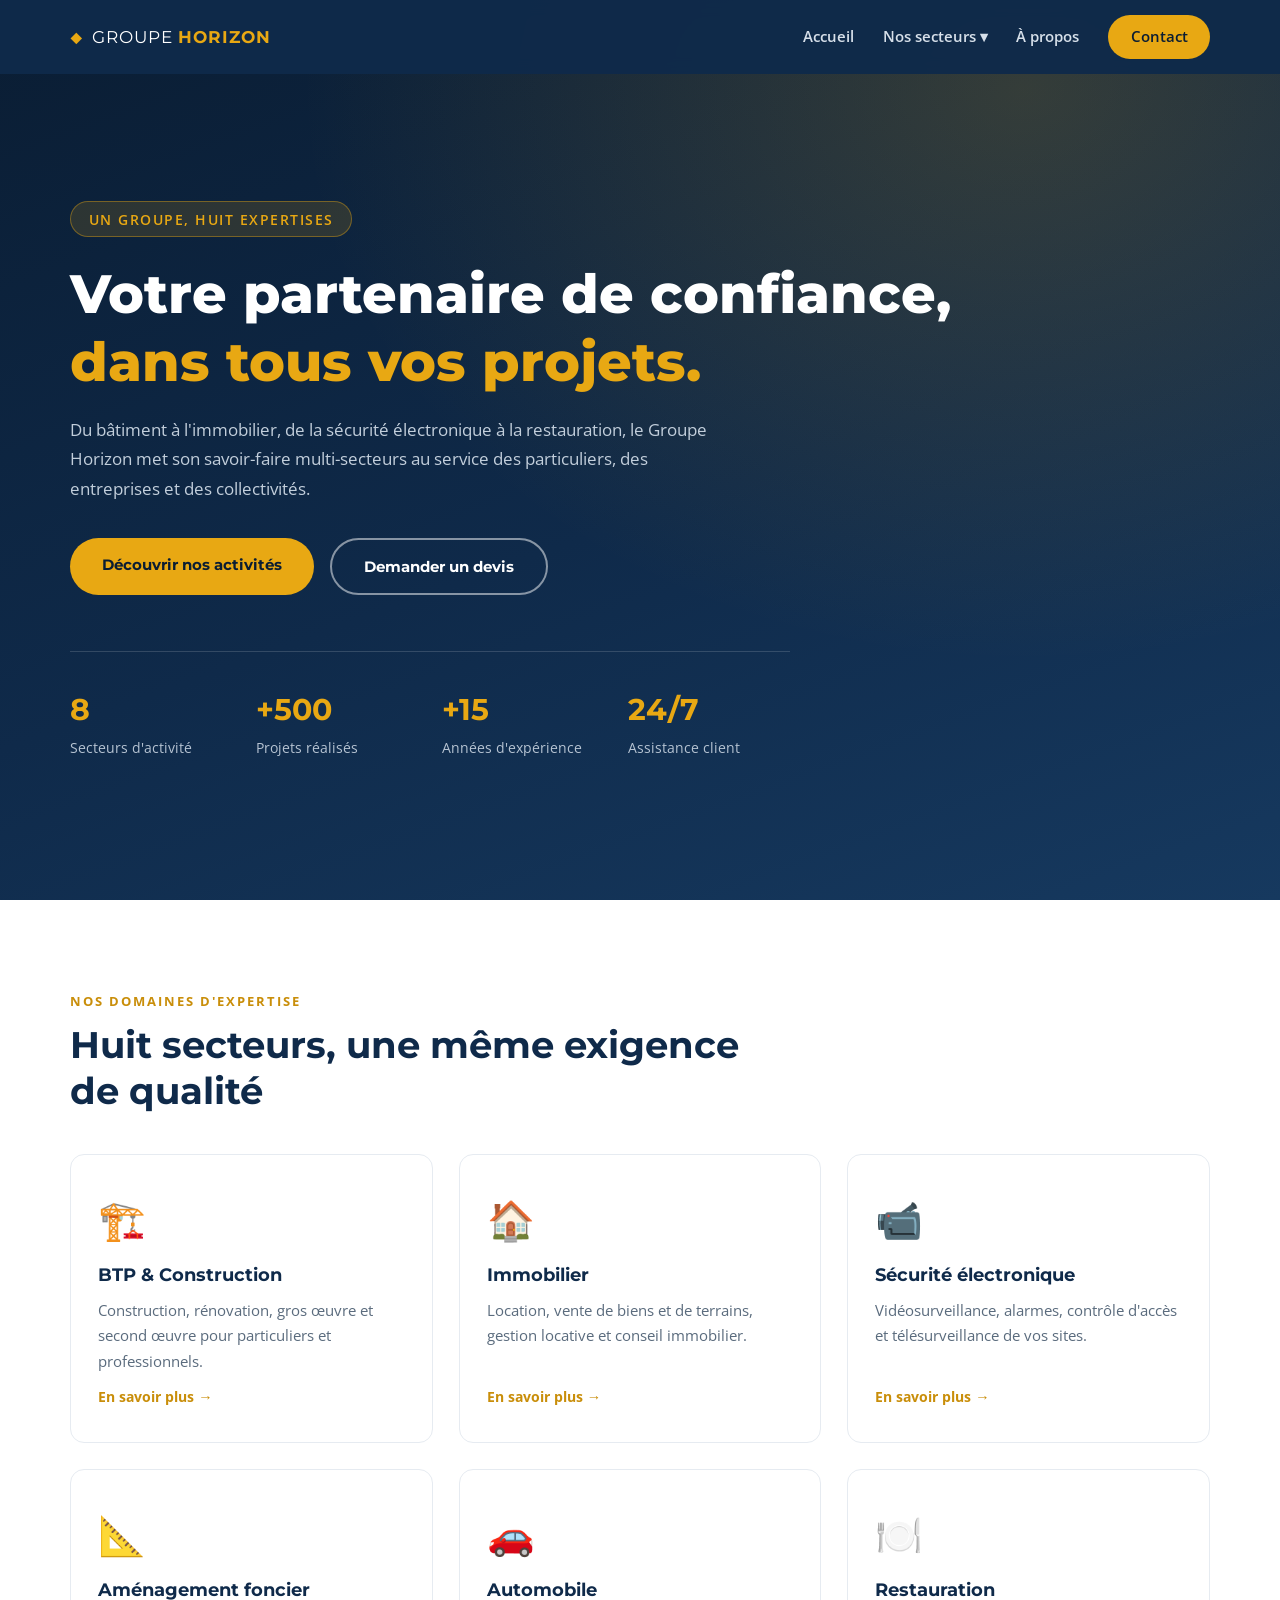
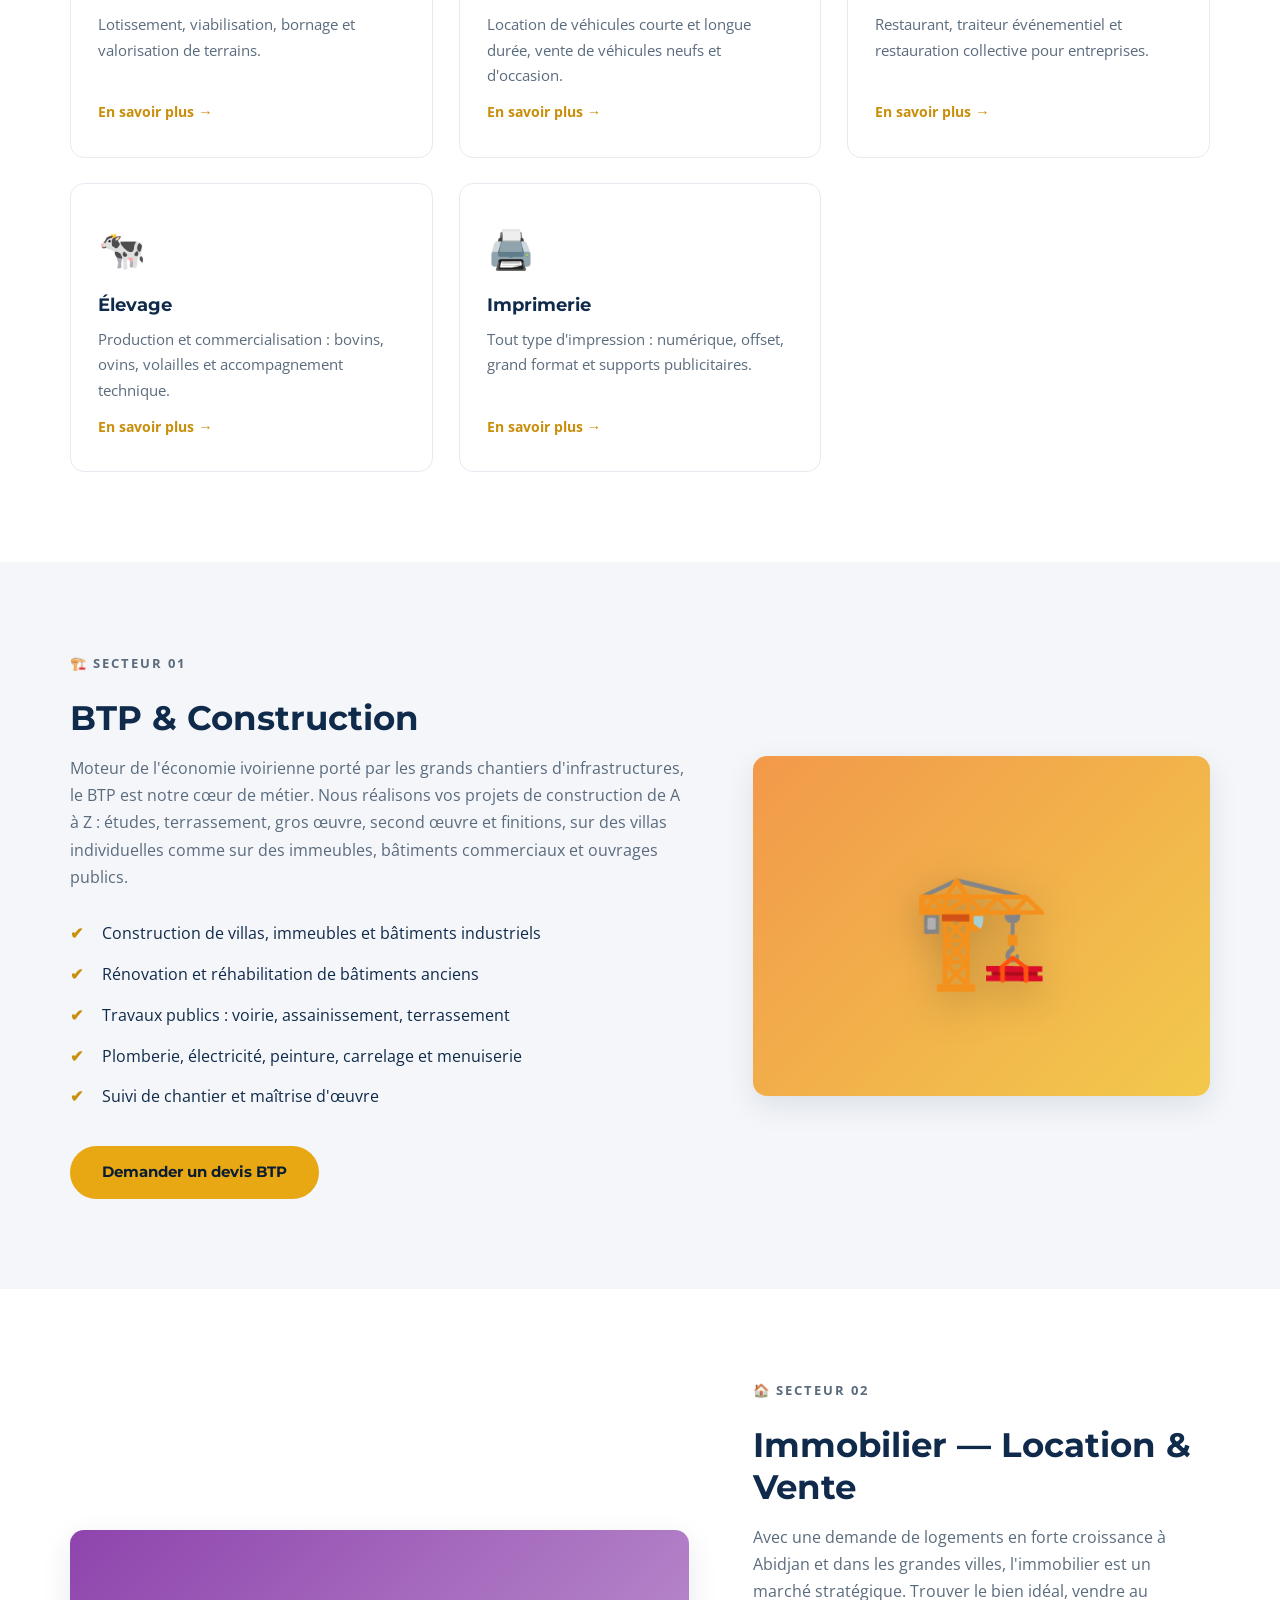
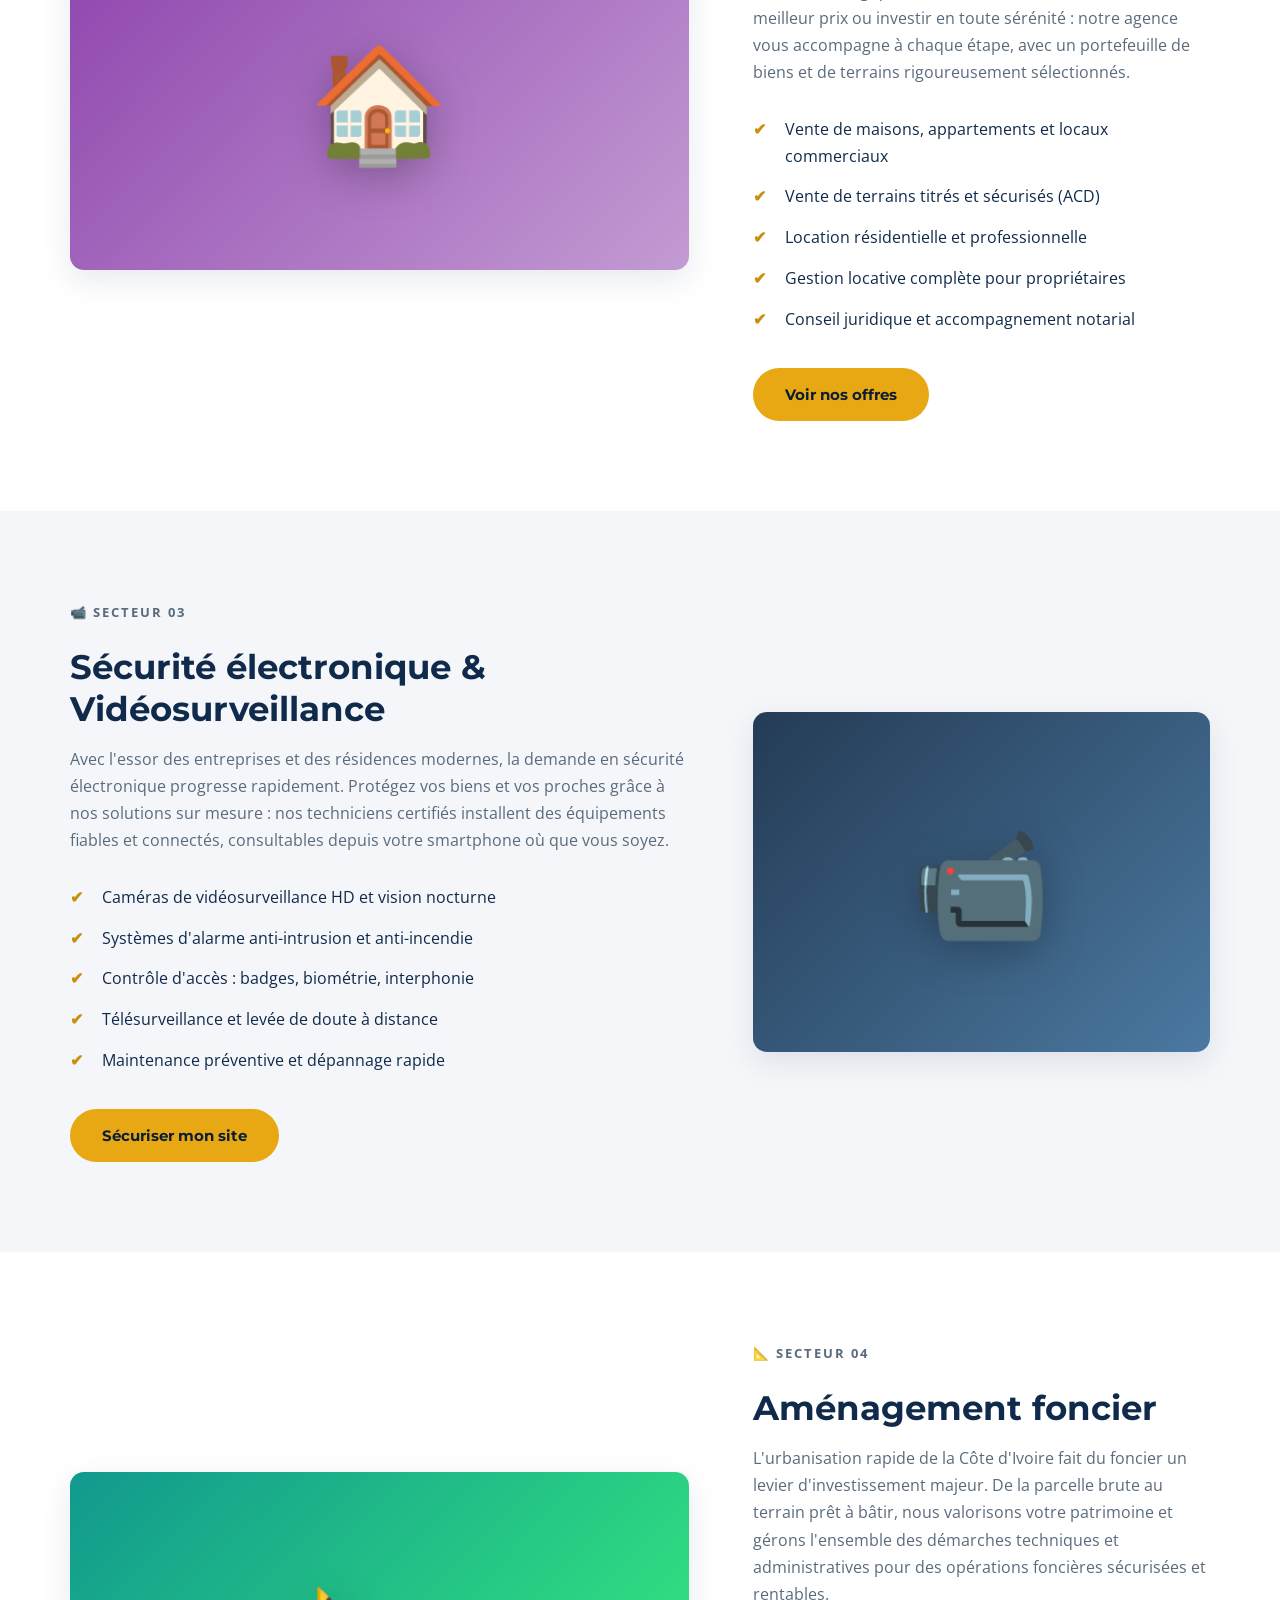
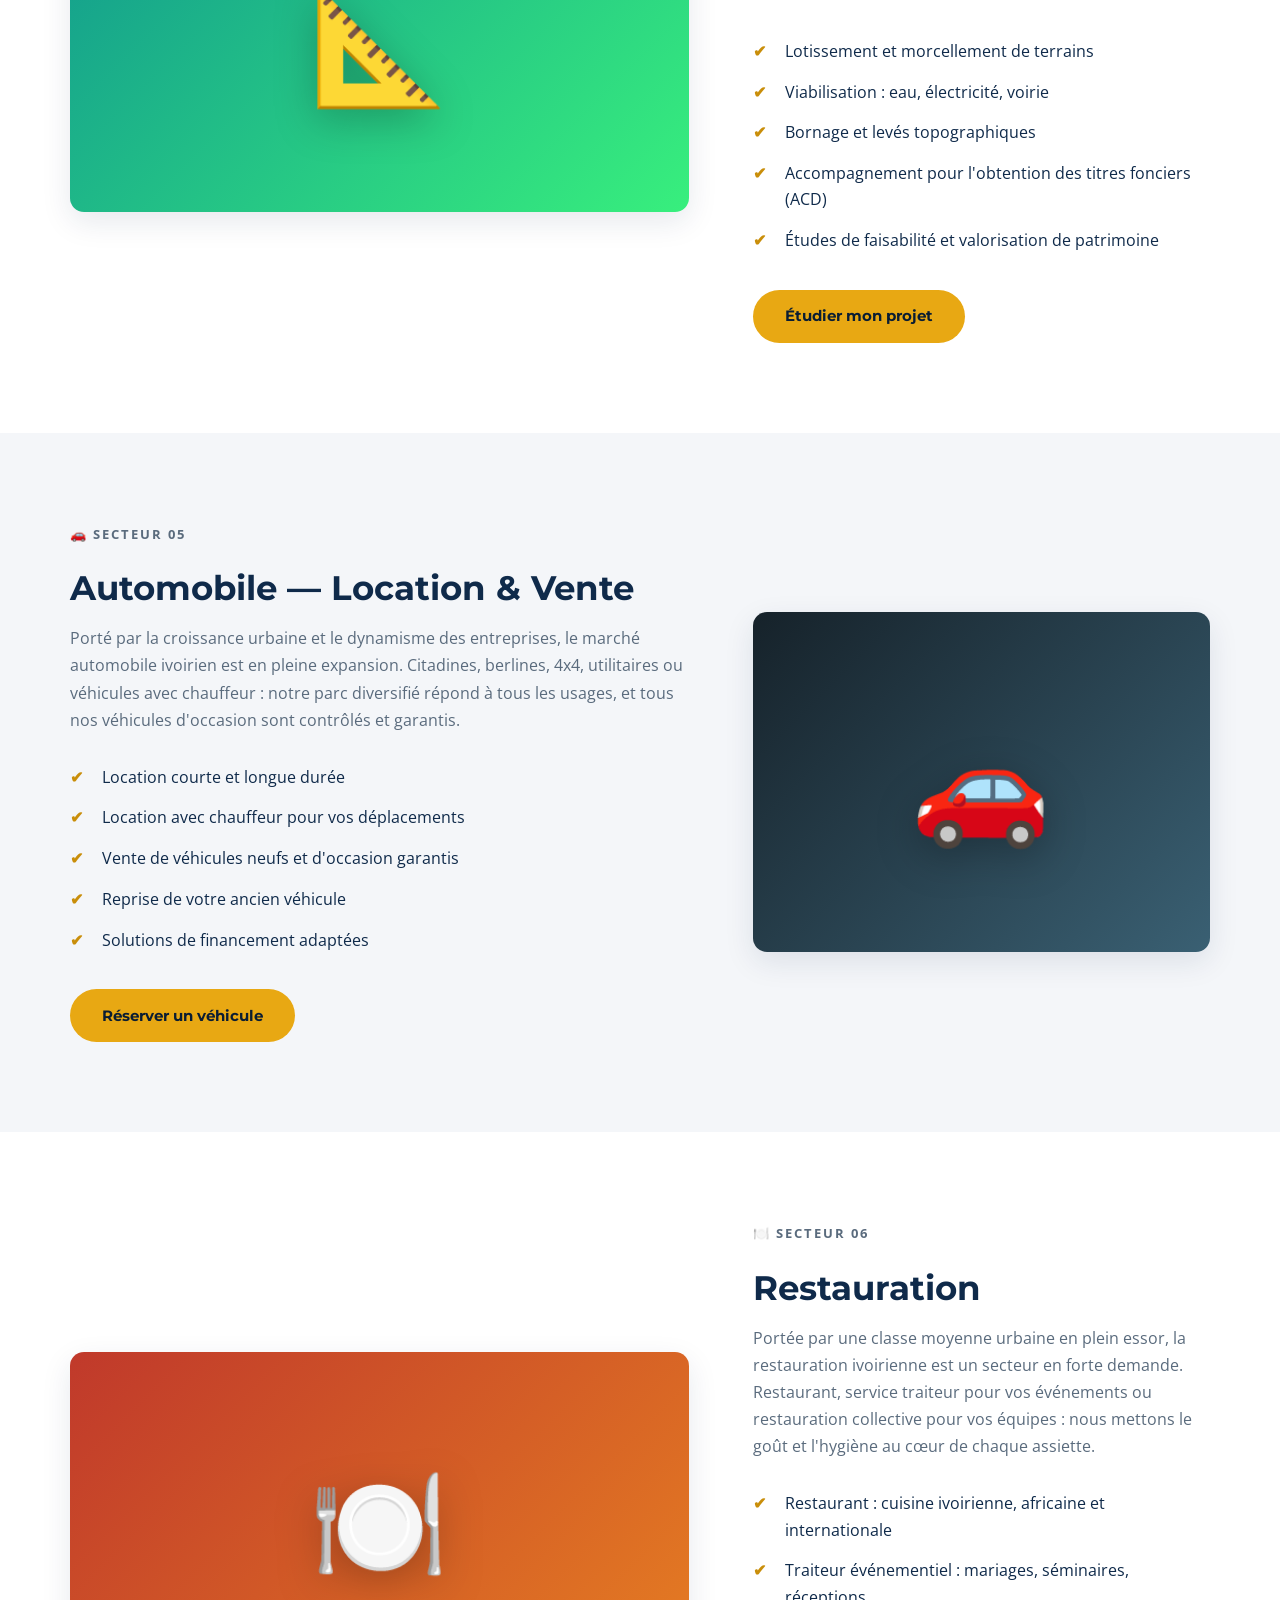
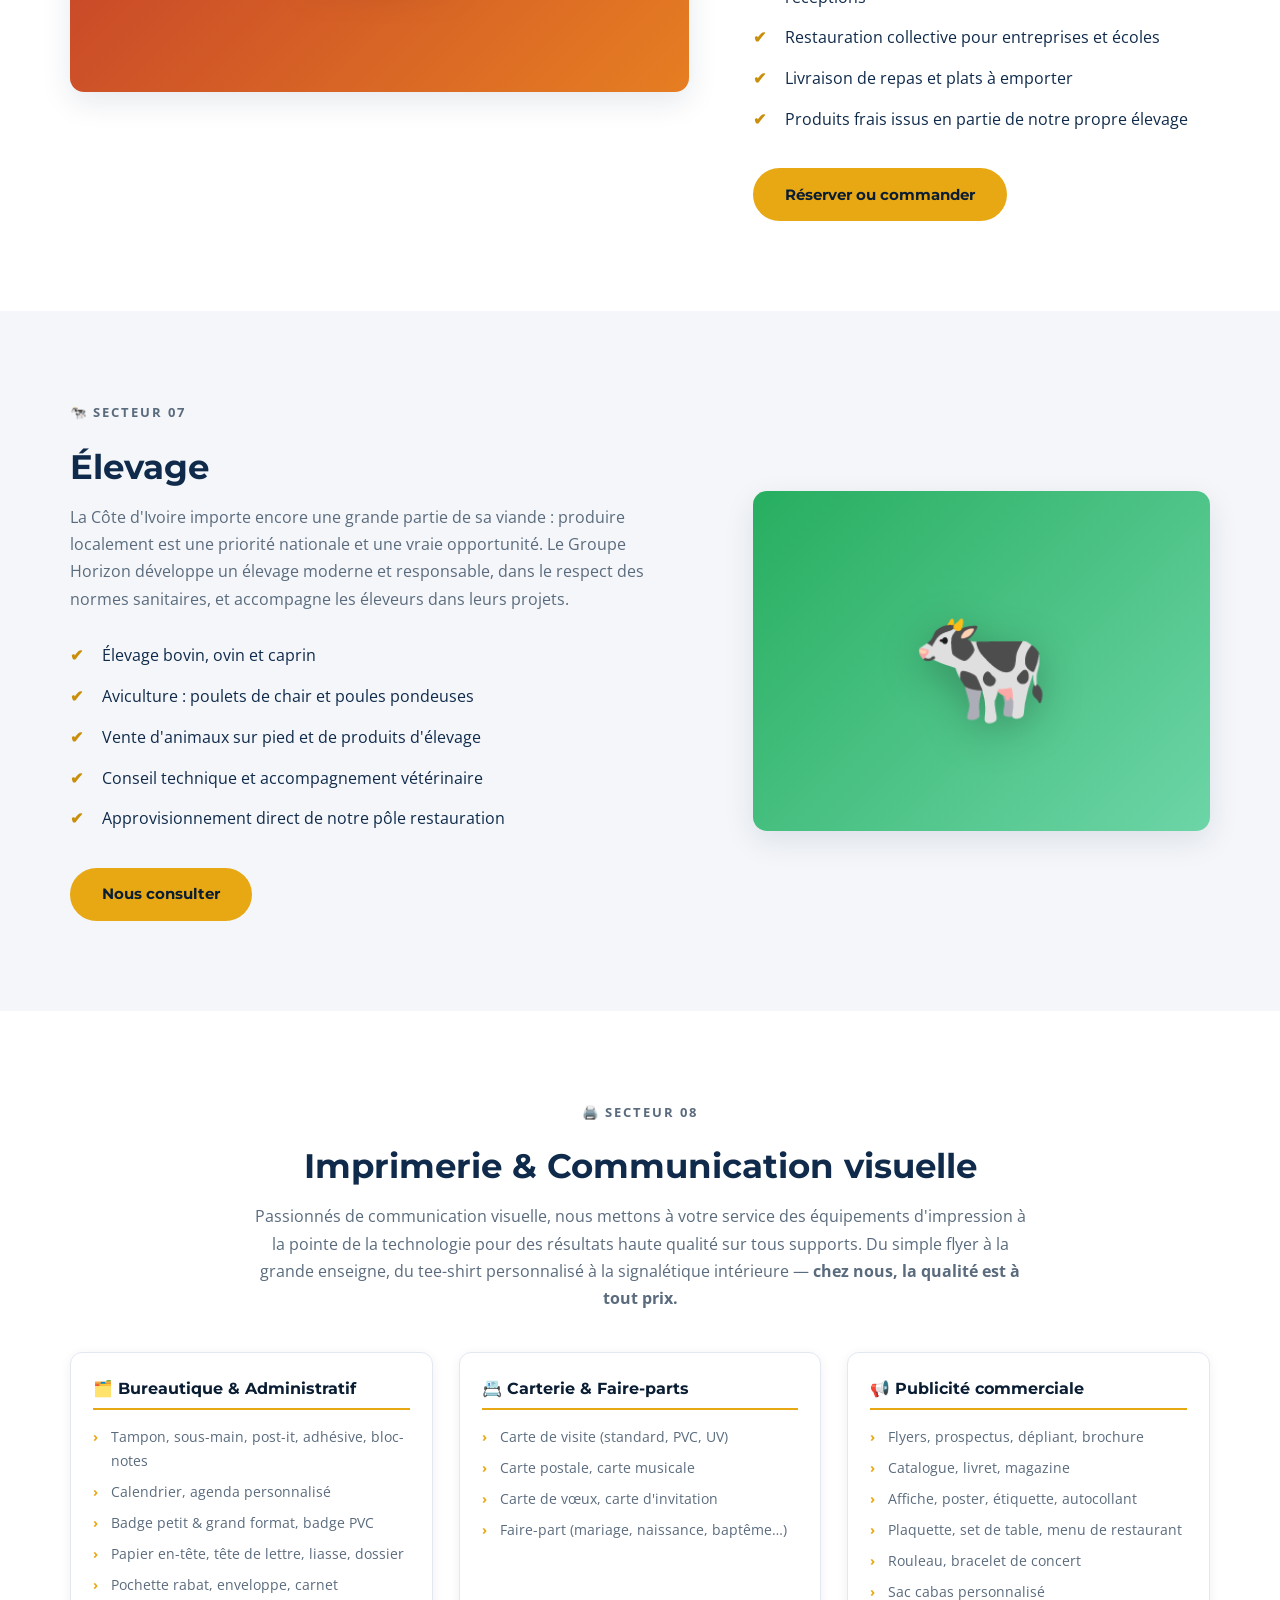
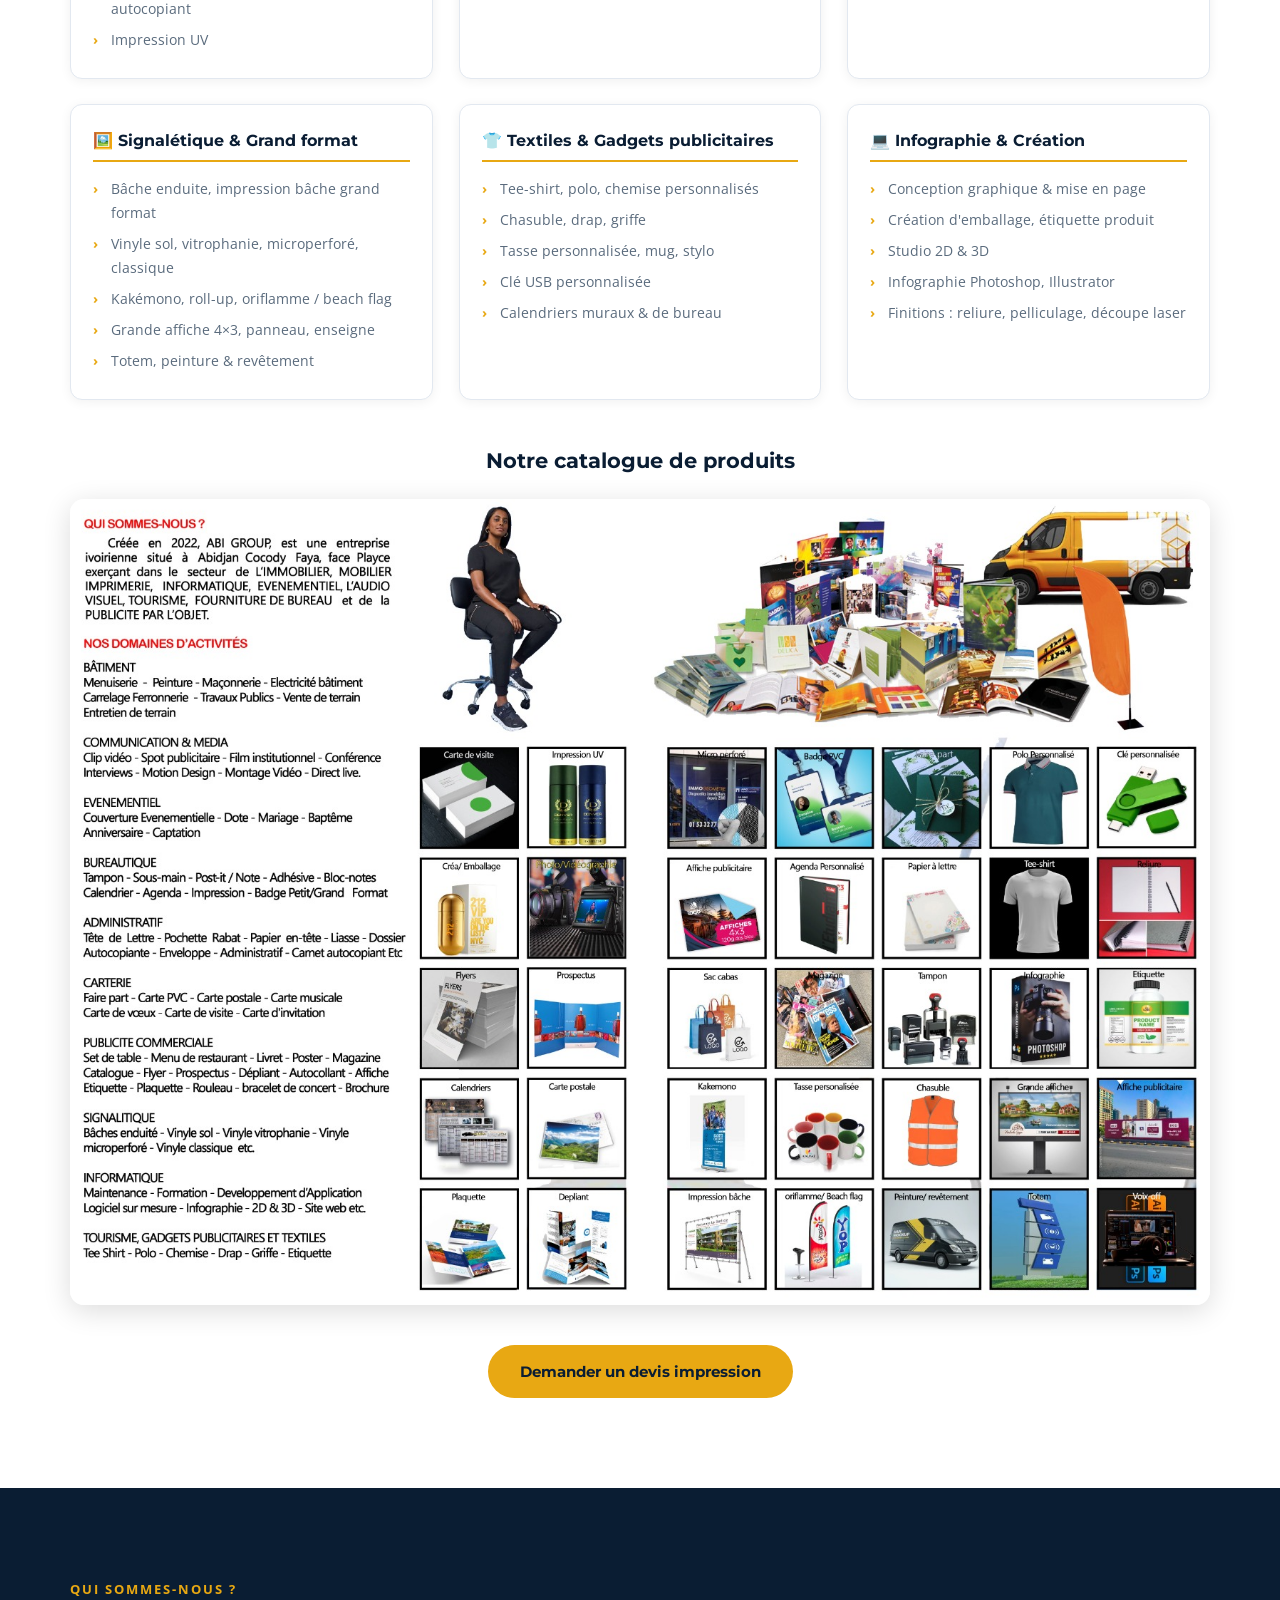
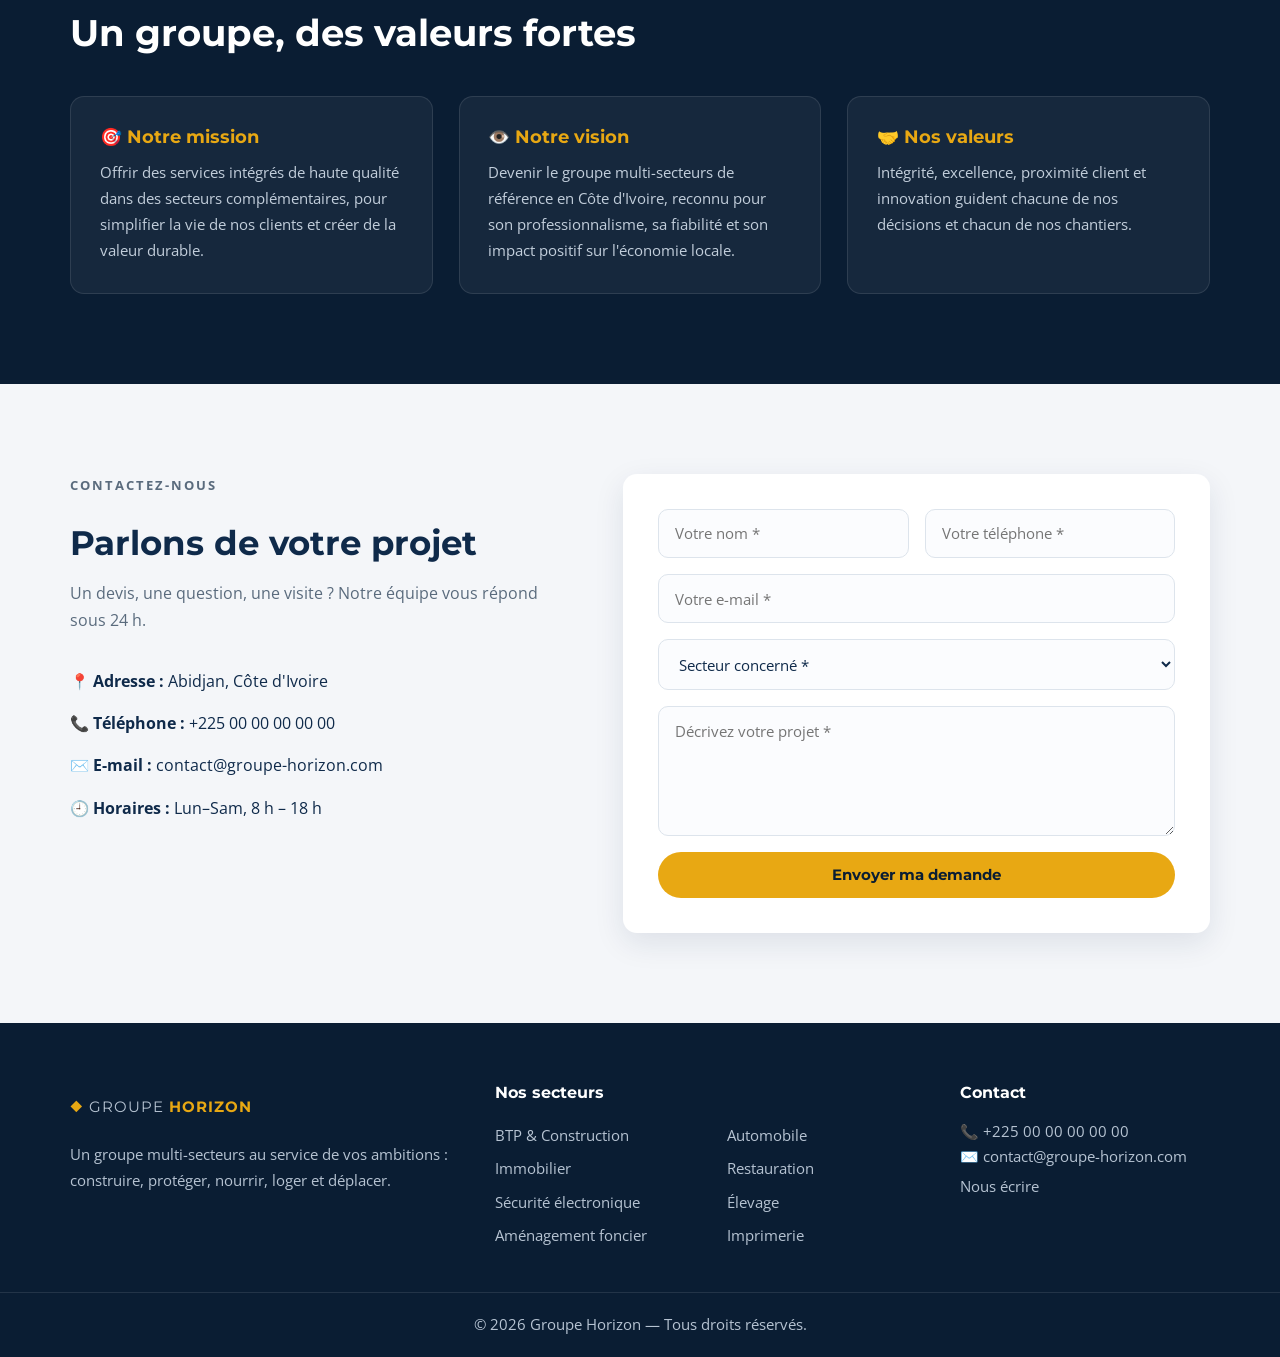
==== commit bce87713: "Ajout des 8 sous-pages avec boutique par secteur - Pages dédiées : BTP, Immobilier, Sécurité, Foncie" ====
--- a/index.html
+++ b/index.html
@@ -24,14 +24,14 @@
         <div class="dropdown">
           <a href="#secteurs" class="drop-btn">Nos secteurs ▾</a>
           <div class="dropdown-content">
-            <a href="#btp">🏗️ BTP &amp; Construction</a>
-            <a href="#immobilier">🏠 Immobilier</a>
-            <a href="#securite">📹 Sécurité &amp; Vidéosurveillance</a>
-            <a href="#foncier">📐 Aménagement foncier</a>
-            <a href="#automobile">🚗 Automobile</a>
-            <a href="#restauration">🍽️ Restauration</a>
-            <a href="#elevage">🐄 Élevage</a>
-            <a href="#imprimerie">🖨️ Imprimerie</a>
+            <a href="btp.html">🏗️ BTP &amp; Construction</a>
+            <a href="immobilier.html">🏠 Immobilier</a>
+            <a href="securite.html">📹 Sécurité &amp; Vidéosurveillance</a>
+            <a href="foncier.html">📐 Aménagement foncier</a>
+            <a href="automobile.html">🚗 Automobile</a>
+            <a href="restauration.html">🍽️ Restauration</a>
+            <a href="elevage.html">🐄 Élevage</a>
+            <a href="imprimerie.html">🖨️ Imprimerie</a>
           </div>
         </div>
         <a href="#apropos">À propos</a>
@@ -72,49 +72,49 @@
       <p class="section-tag">Nos domaines d'expertise</p>
       <h2 class="section-title">Huit secteurs, une même exigence de qualité</h2>
       <div class="grid-cards">
-        <a href="#btp" class="card reveal">
+        <a href="btp.html" class="card reveal">
           <div class="card-icon">🏗️</div>
           <h3>BTP &amp; Construction</h3>
           <p>Construction, rénovation, gros œuvre et second œuvre pour particuliers et professionnels.</p>
           <span class="card-link">En savoir plus →</span>
         </a>
-        <a href="#immobilier" class="card reveal">
+        <a href="immobilier.html" class="card reveal">
           <div class="card-icon">🏠</div>
           <h3>Immobilier</h3>
           <p>Location, vente de biens et de terrains, gestion locative et conseil immobilier.</p>
           <span class="card-link">En savoir plus →</span>
         </a>
-        <a href="#securite" class="card reveal">
+        <a href="securite.html" class="card reveal">
           <div class="card-icon">📹</div>
           <h3>Sécurité électronique</h3>
           <p>Vidéosurveillance, alarmes, contrôle d'accès et télésurveillance de vos sites.</p>
           <span class="card-link">En savoir plus →</span>
         </a>
-        <a href="#foncier" class="card reveal">
+        <a href="foncier.html" class="card reveal">
           <div class="card-icon">📐</div>
           <h3>Aménagement foncier</h3>
           <p>Lotissement, viabilisation, bornage et valorisation de terrains.</p>
           <span class="card-link">En savoir plus →</span>
         </a>
-        <a href="#automobile" class="card reveal">
+        <a href="automobile.html" class="card reveal">
           <div class="card-icon">🚗</div>
           <h3>Automobile</h3>
           <p>Location de véhicules courte et longue durée, vente de véhicules neufs et d'occasion.</p>
           <span class="card-link">En savoir plus →</span>
         </a>
-        <a href="#restauration" class="card reveal">
+        <a href="restauration.html" class="card reveal">
           <div class="card-icon">🍽️</div>
           <h3>Restauration</h3>
           <p>Restaurant, traiteur événementiel et restauration collective pour entreprises.</p>
           <span class="card-link">En savoir plus →</span>
         </a>
-        <a href="#elevage" class="card reveal">
+        <a href="elevage.html" class="card reveal">
           <div class="card-icon">🐄</div>
           <h3>Élevage</h3>
           <p>Production et commercialisation : bovins, ovins, volailles et accompagnement technique.</p>
           <span class="card-link">En savoir plus →</span>
         </a>
-        <a href="#imprimerie" class="card reveal">
+        <a href="imprimerie.html" class="card reveal">
           <div class="card-icon">🖨️</div>
           <h3>Imprimerie</h3>
           <p>Tout type d'impression : numérique, offset, grand format et supports publicitaires.</p>
@@ -486,17 +486,17 @@
       </div>
       <div>
         <h4>Nos secteurs</h4>
-        <a href="#btp">BTP &amp; Construction</a>
-        <a href="#immobilier">Immobilier</a>
-        <a href="#securite">Sécurité électronique</a>
-        <a href="#foncier">Aménagement foncier</a>
+        <a href="btp.html">BTP &amp; Construction</a>
+        <a href="immobilier.html">Immobilier</a>
+        <a href="securite.html">Sécurité électronique</a>
+        <a href="foncier.html">Aménagement foncier</a>
       </div>
       <div>
         <h4>&nbsp;</h4>
-        <a href="#automobile">Automobile</a>
-        <a href="#restauration">Restauration</a>
-        <a href="#elevage">Élevage</a>
-        <a href="#imprimerie">Imprimerie</a>
+        <a href="automobile.html">Automobile</a>
+        <a href="restauration.html">Restauration</a>
+        <a href="elevage.html">Élevage</a>
+        <a href="imprimerie.html">Imprimerie</a>
       </div>
       <div>
         <h4>Contact</h4>
--- a/css/style.css
+++ b/css/style.css
@@ -5,6 +5,7 @@
   --or: #e8a813;
   --or-fonce: #c98e0a;
   --gris: #5a6b7d;
+  --gris-texte: #5a6b7d;
   --gris-clair: #f4f6f9;
   --blanc: #ffffff;
   --radius: 14px;
@@ -312,8 +313,89 @@
   display: block;
 }
 
+/* ===== SOUS-PAGES ===== */
+.breadcrumb {
+  background: var(--gris-clair);
+  padding: .7rem 0;
+  margin-top: 74px;
+  font-size: .85rem;
+}
+.breadcrumb a { color: var(--or-fonce); text-decoration: none; font-weight: 600; }
+.breadcrumb span { color: var(--gris); margin: 0 .4rem; }
+
+.page-hero {
+  background: linear-gradient(135deg, var(--bleu-fonce) 0%, var(--bleu) 100%);
+  padding: 5rem 0 4rem;
+  text-align: center;
+  color: var(--blanc);
+}
+.page-hero .hero-tag { color: var(--or); }
+.page-hero h1 { font-size: clamp(1.8rem, 4vw, 2.8rem); color: var(--blanc); margin: .5rem 0 1rem; }
+.page-hero p { color: #c2cedb; font-size: 1.05rem; max-width: 680px; margin: 0 auto; }
+
+/* ===== BOUTIQUE ===== */
+.shop-section { background: var(--gris-clair); }
+
+.shop-grid {
+  display: grid;
+  grid-template-columns: repeat(3, 1fr);
+  gap: 1.6rem;
+}
+.shop-card {
+  background: var(--blanc);
+  border-radius: var(--radius);
+  padding: 1.8rem 1.5rem;
+  border: 1px solid #e2e8f0;
+  box-shadow: 0 2px 12px rgba(0,0,0,.06);
+  display: flex;
+  flex-direction: column;
+  gap: .6rem;
+  transition: var(--transition);
+}
+.shop-card:hover { transform: translateY(-5px); box-shadow: var(--ombre); border-color: var(--or); }
+.shop-card-icon { font-size: 2.2rem; }
+.shop-card-name { font-family: 'Montserrat', sans-serif; font-size: 1rem; font-weight: 700; color: var(--bleu-fonce); }
+.shop-card-desc { font-size: .88rem; color: var(--gris); flex: 1; }
+.shop-card-price {
+  display: inline-block;
+  background: var(--or);
+  color: var(--bleu-fonce);
+  font-family: 'Montserrat', sans-serif;
+  font-weight: 700;
+  font-size: .9rem;
+  padding: .3rem .9rem;
+  border-radius: 50px;
+  width: fit-content;
+  margin: .3rem 0;
+}
+.shop-card-price.devis { background: var(--bleu-fonce); color: var(--blanc); }
+.btn-sm {
+  display: inline-block;
+  background: var(--bleu-fonce);
+  color: var(--blanc);
+  font-family: 'Montserrat', sans-serif;
+  font-weight: 700;
+  font-size: .82rem;
+  padding: .55rem 1.2rem;
+  border-radius: 50px;
+  text-decoration: none;
+  text-align: center;
+  transition: var(--transition);
+  margin-top: .4rem;
+}
+.btn-sm:hover { background: var(--or); color: var(--bleu-fonce); }
+
+.contact-cta {
+  background: var(--bleu-fonce);
+  text-align: center;
+  color: var(--blanc);
+}
+.contact-cta h2 { color: var(--blanc); margin-bottom: 1rem; }
+.contact-cta p { color: #c2cedb; margin-bottom: 2rem; }
+
 /* ===== RESPONSIVE ===== */
 @media (max-width: 900px) {
+  .shop-grid { grid-template-columns: repeat(2, 1fr); }
   .impr-categories { grid-template-columns: repeat(2, 1fr); }
   .sector-wrap, .contact-wrap { grid-template-columns: 1fr; gap: 2.5rem; }
   .sector-wrap.reverse .sector-text { order: 1; }
@@ -338,6 +420,7 @@
   .dropdown-content a { color: #d7e0ea; }
   .dropdown-content a:hover { background: rgba(255,255,255,.06); color: var(--or); }
   .drop-btn { pointer-events: none; }
+  .shop-grid { grid-template-columns: 1fr; }
   .impr-categories { grid-template-columns: 1fr; }
   .form-row { grid-template-columns: 1fr; }
   .footer-grid { grid-template-columns: 1fr; gap: 1.8rem; }
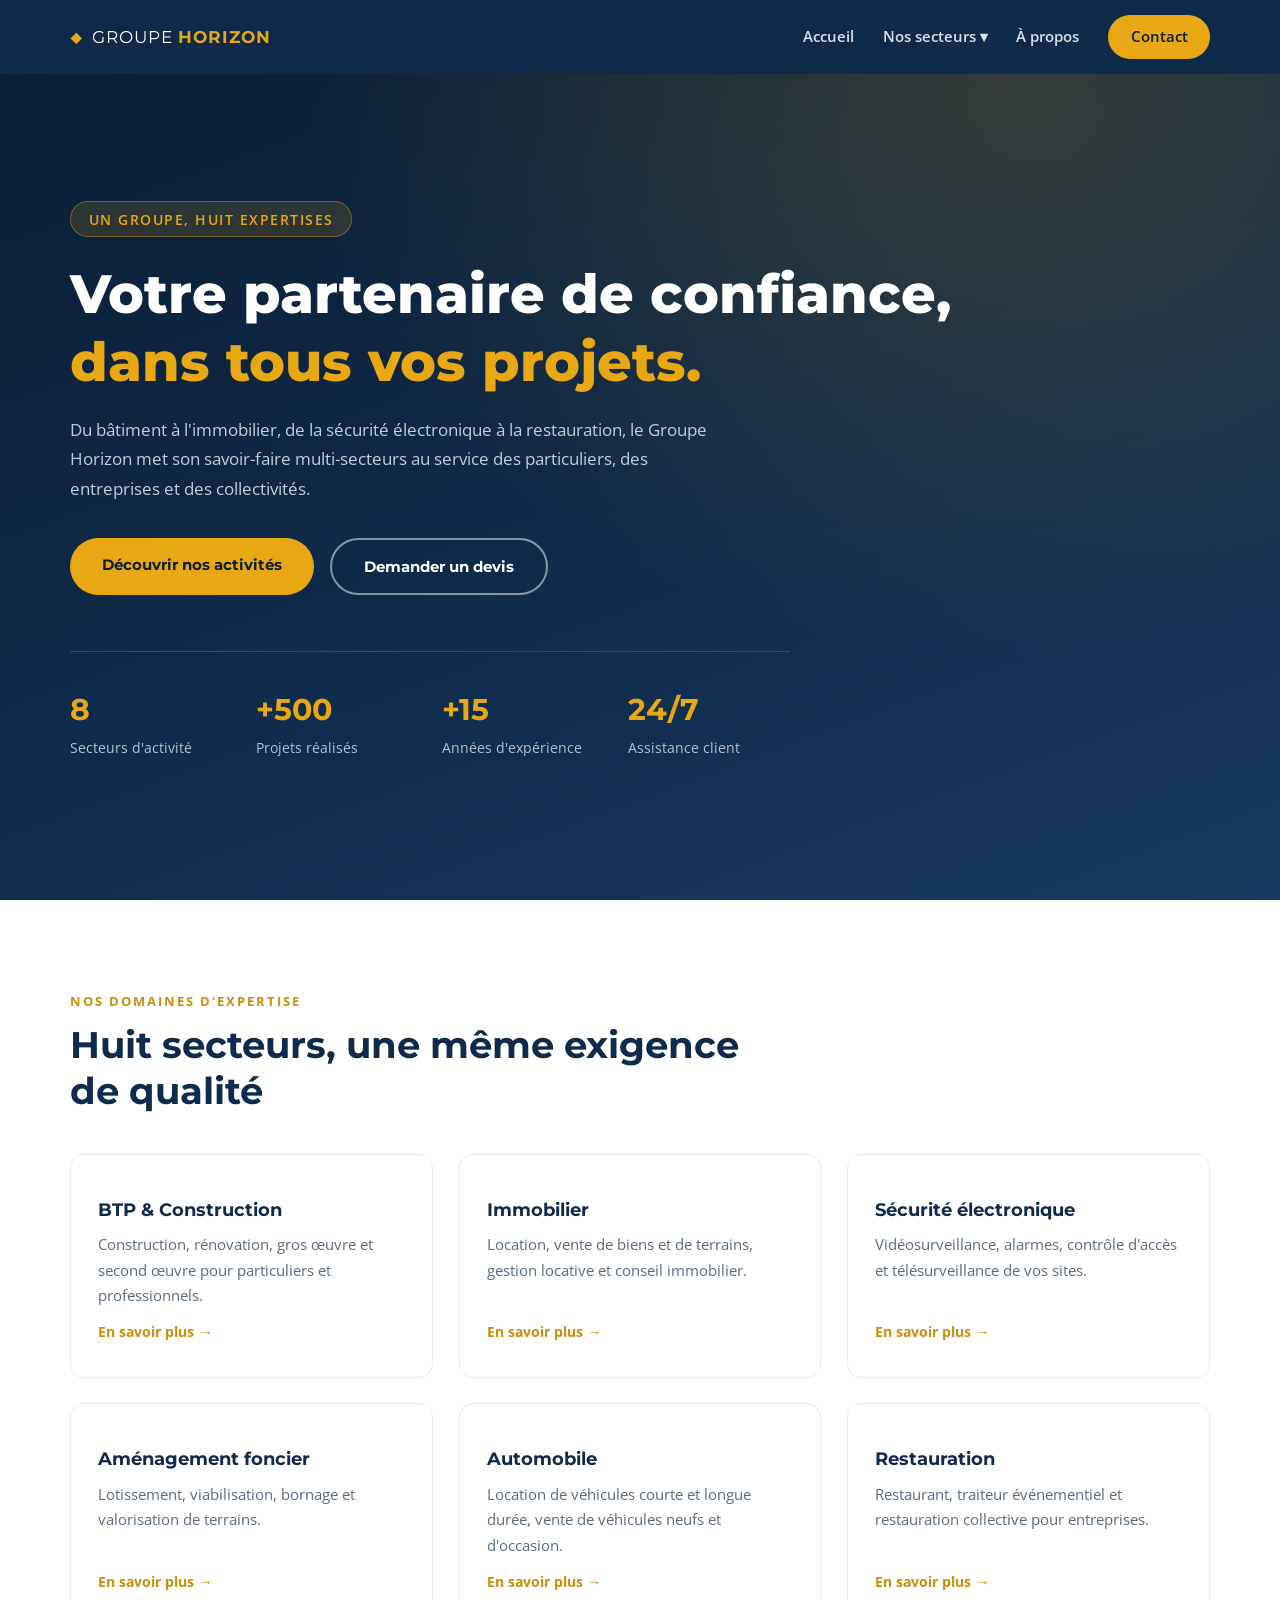
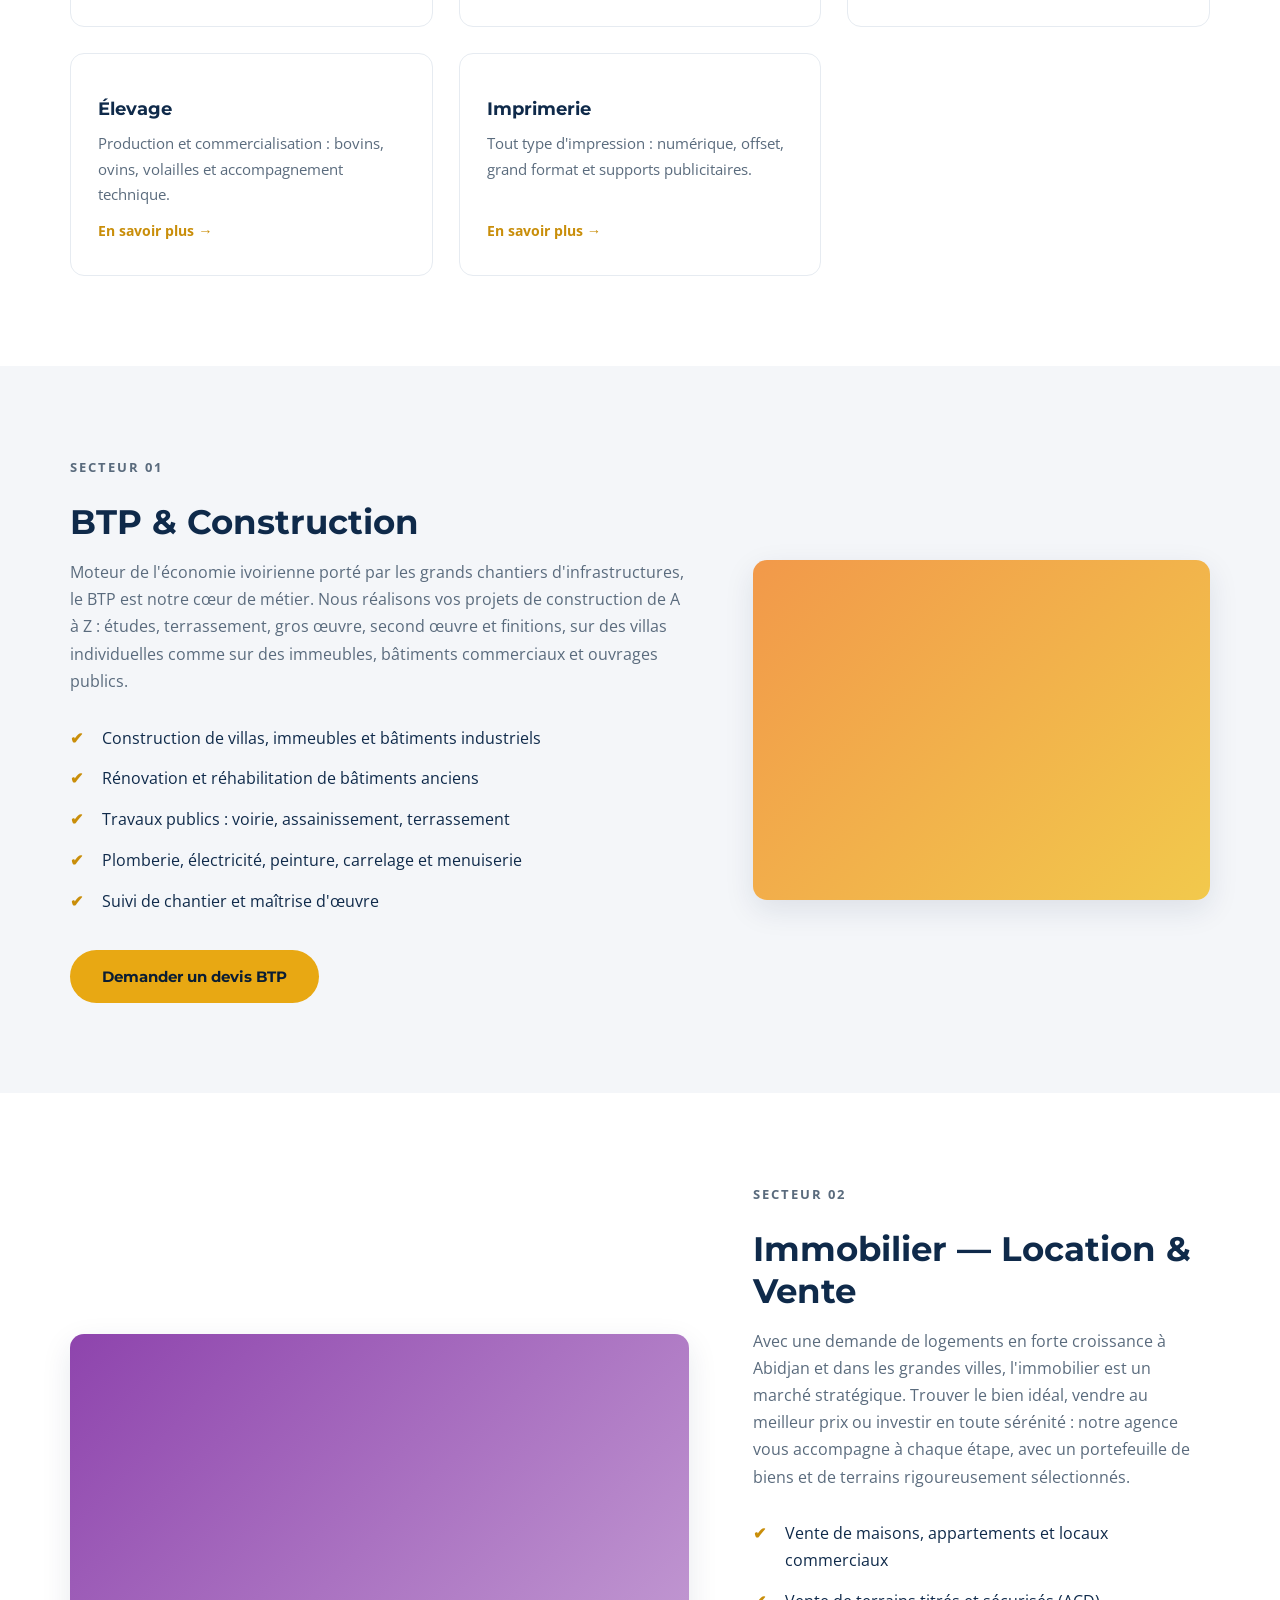
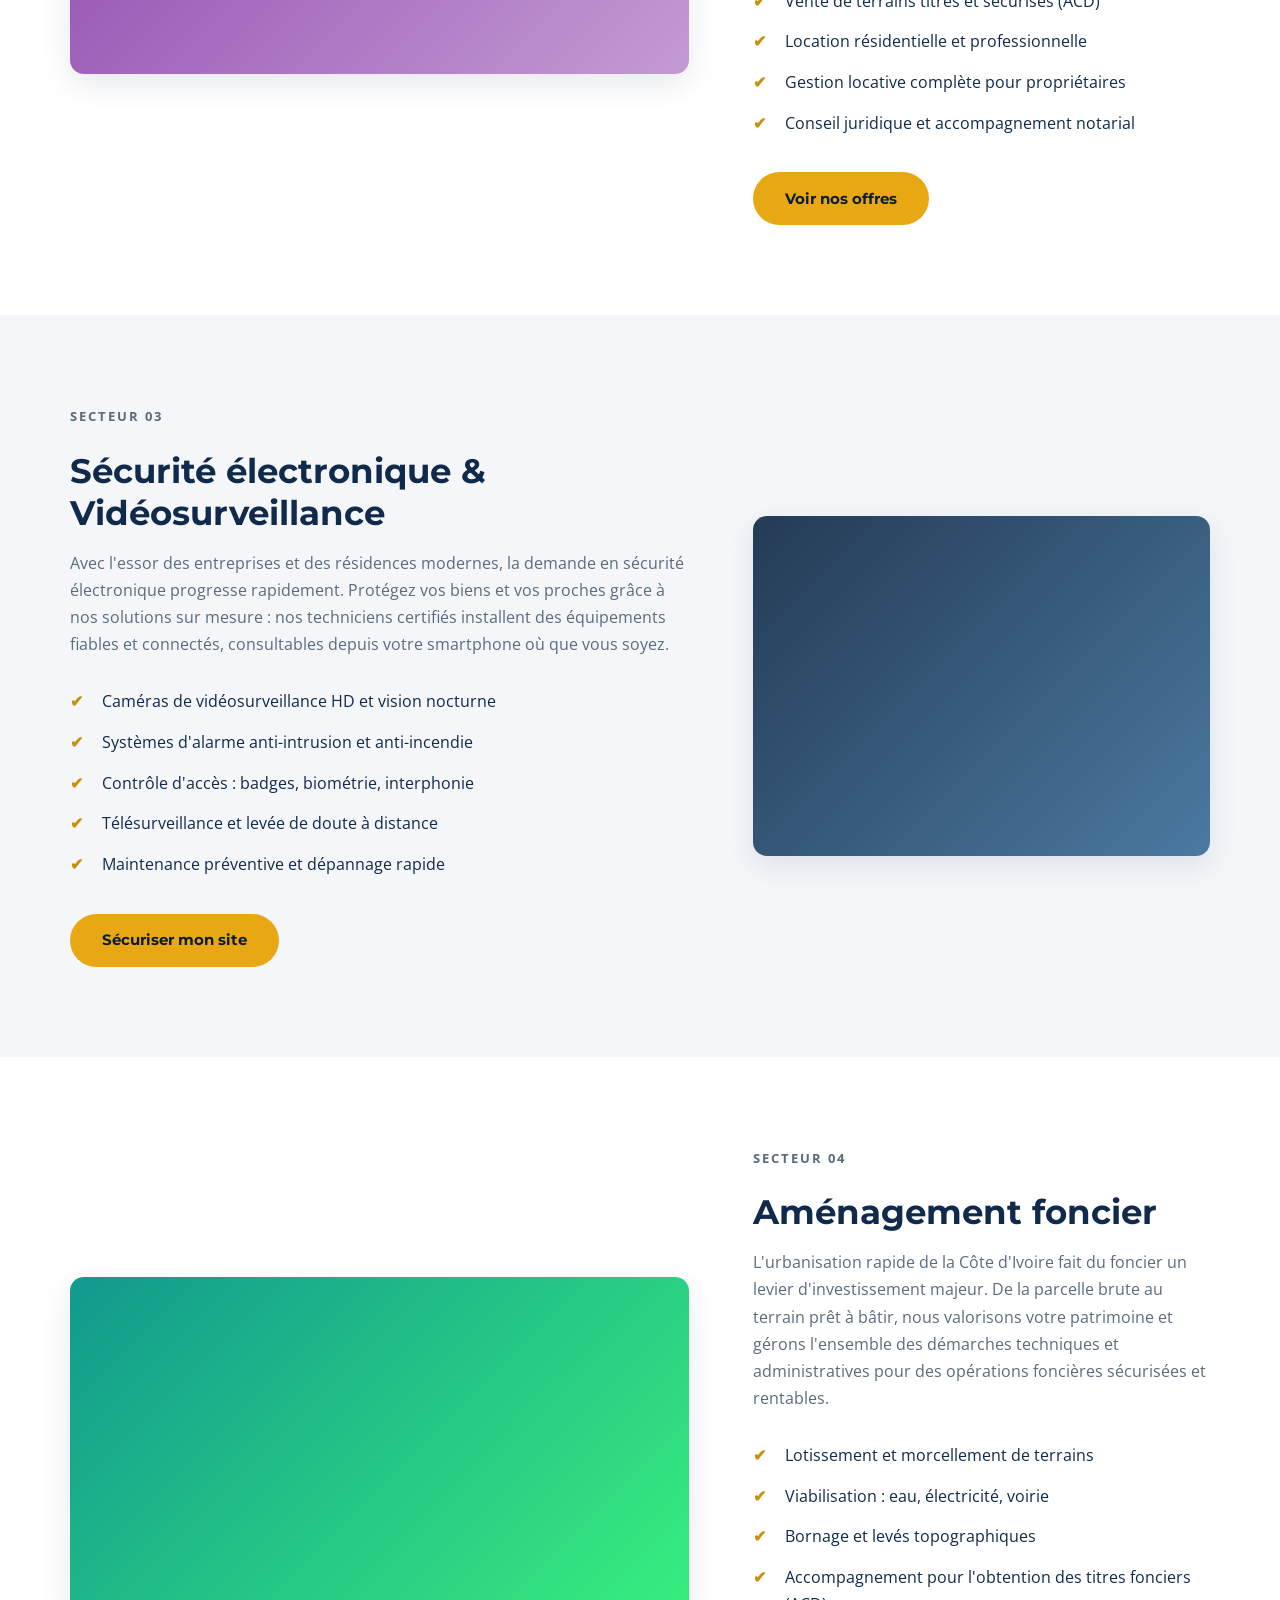
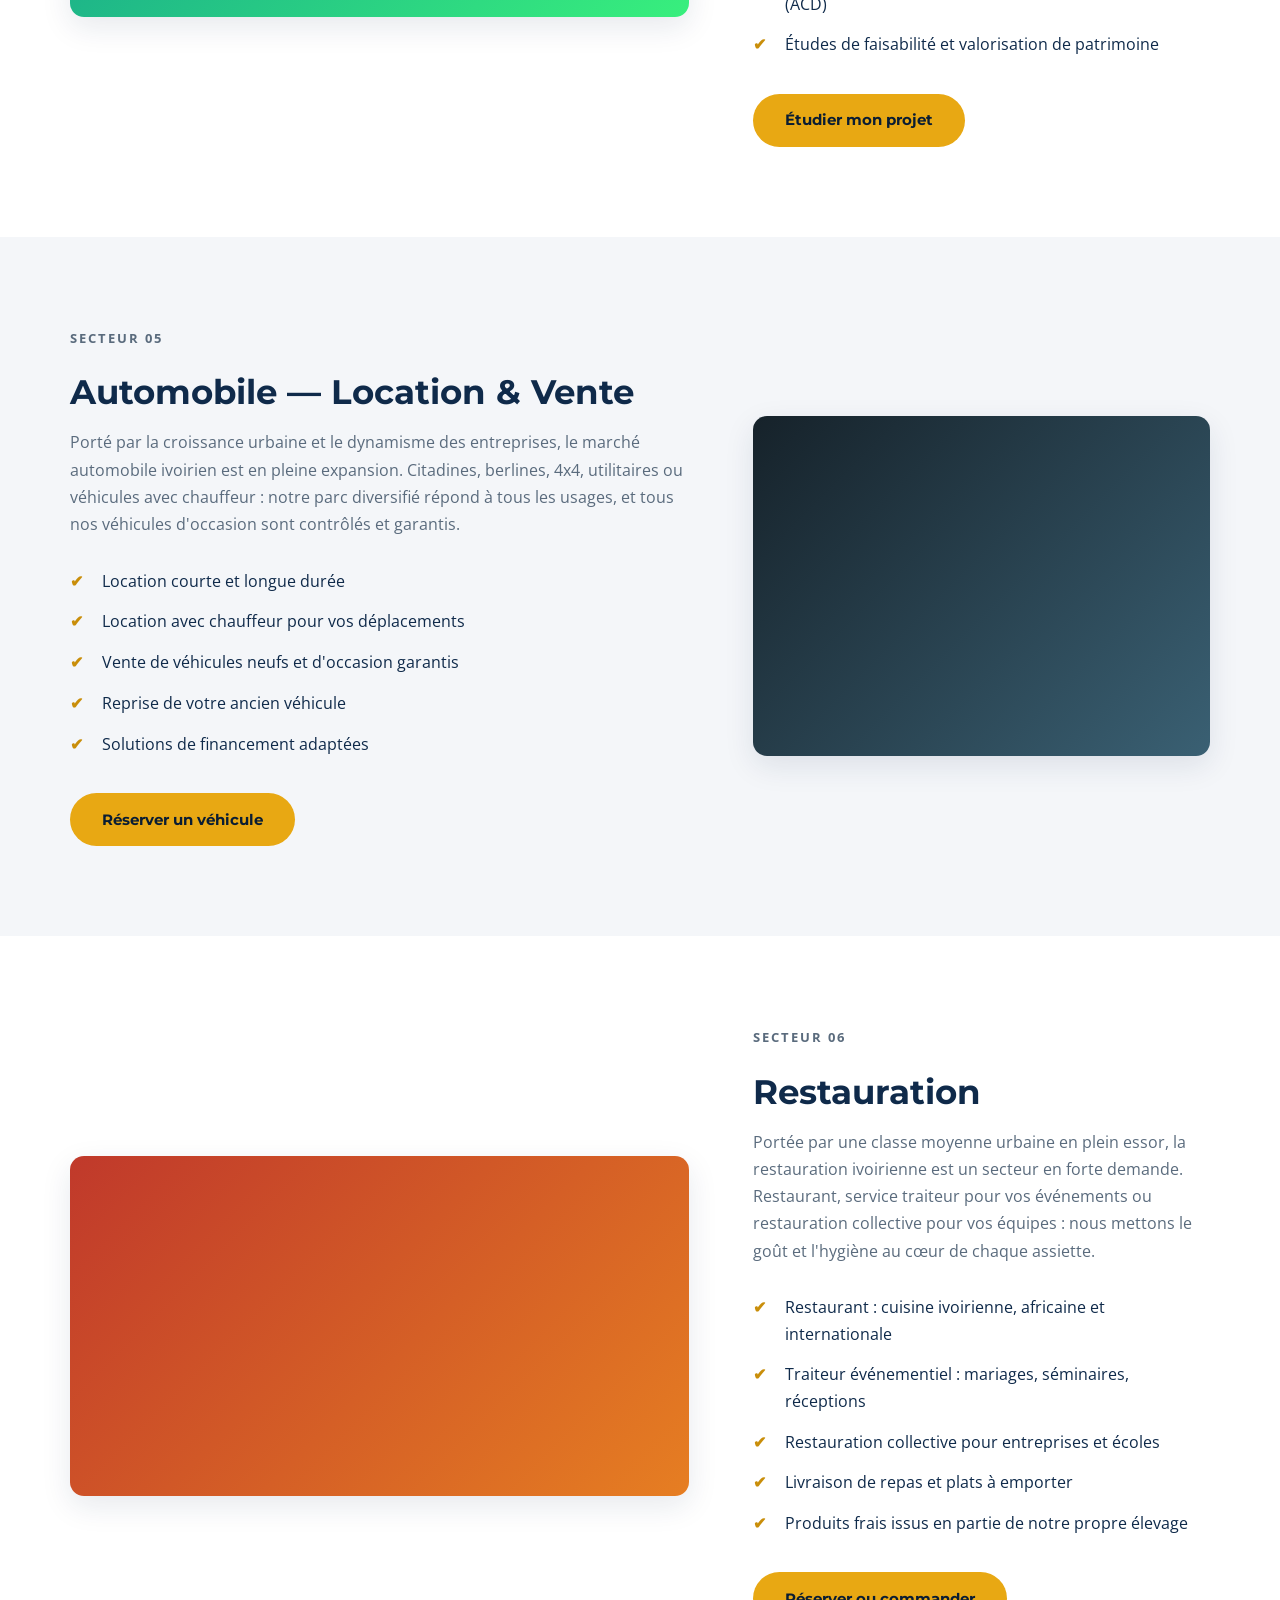
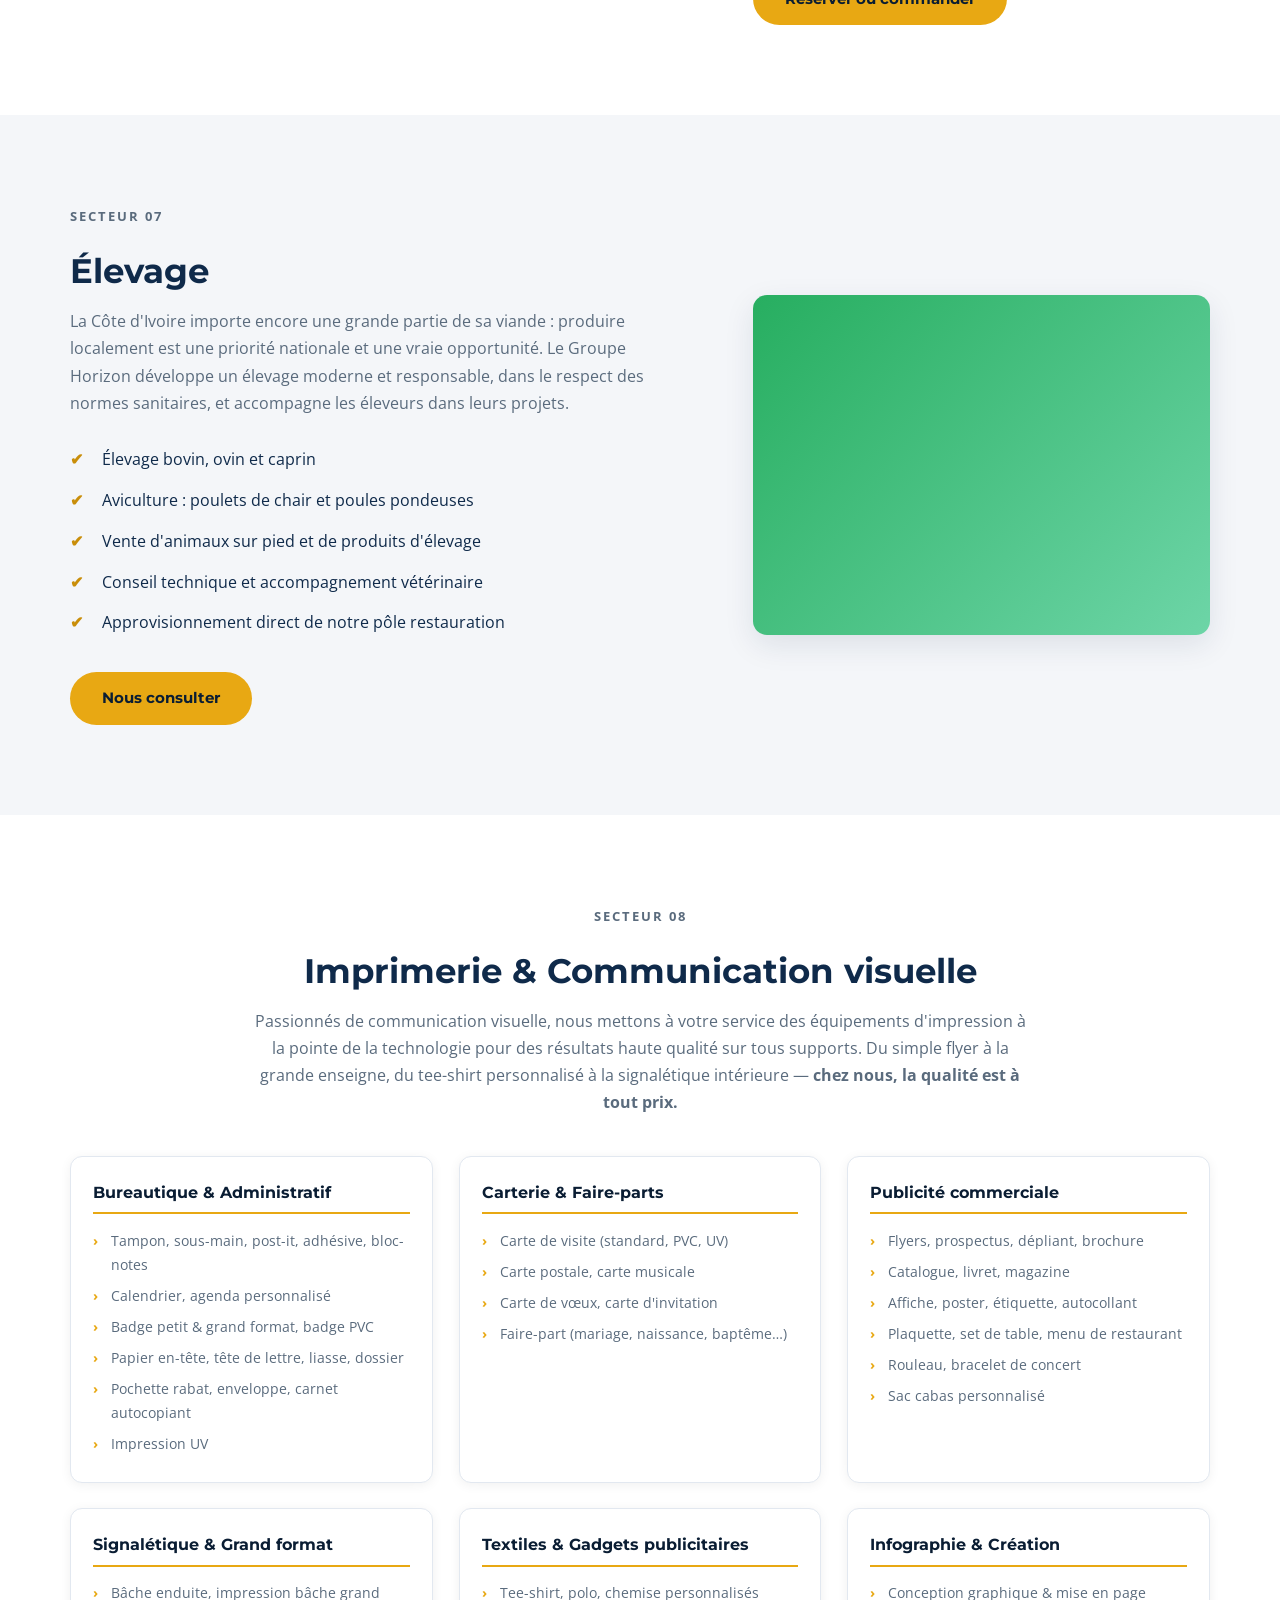
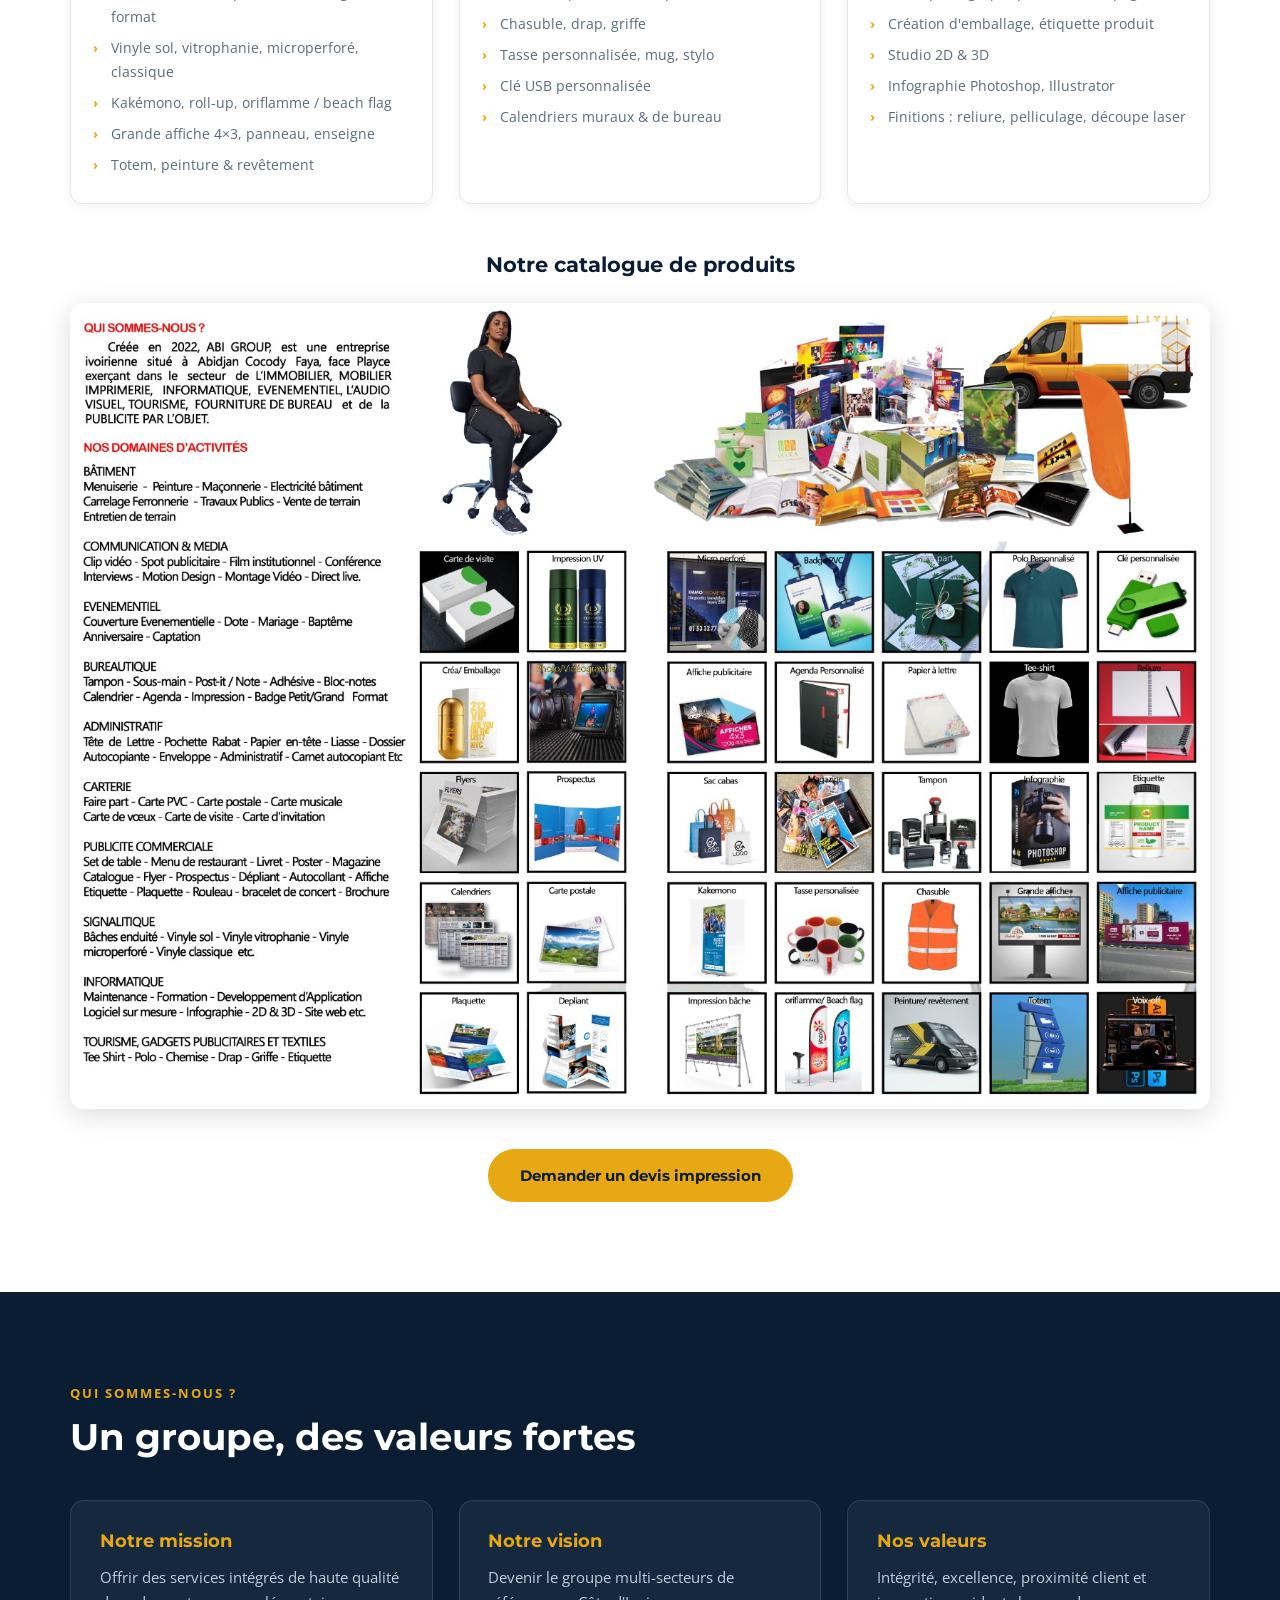
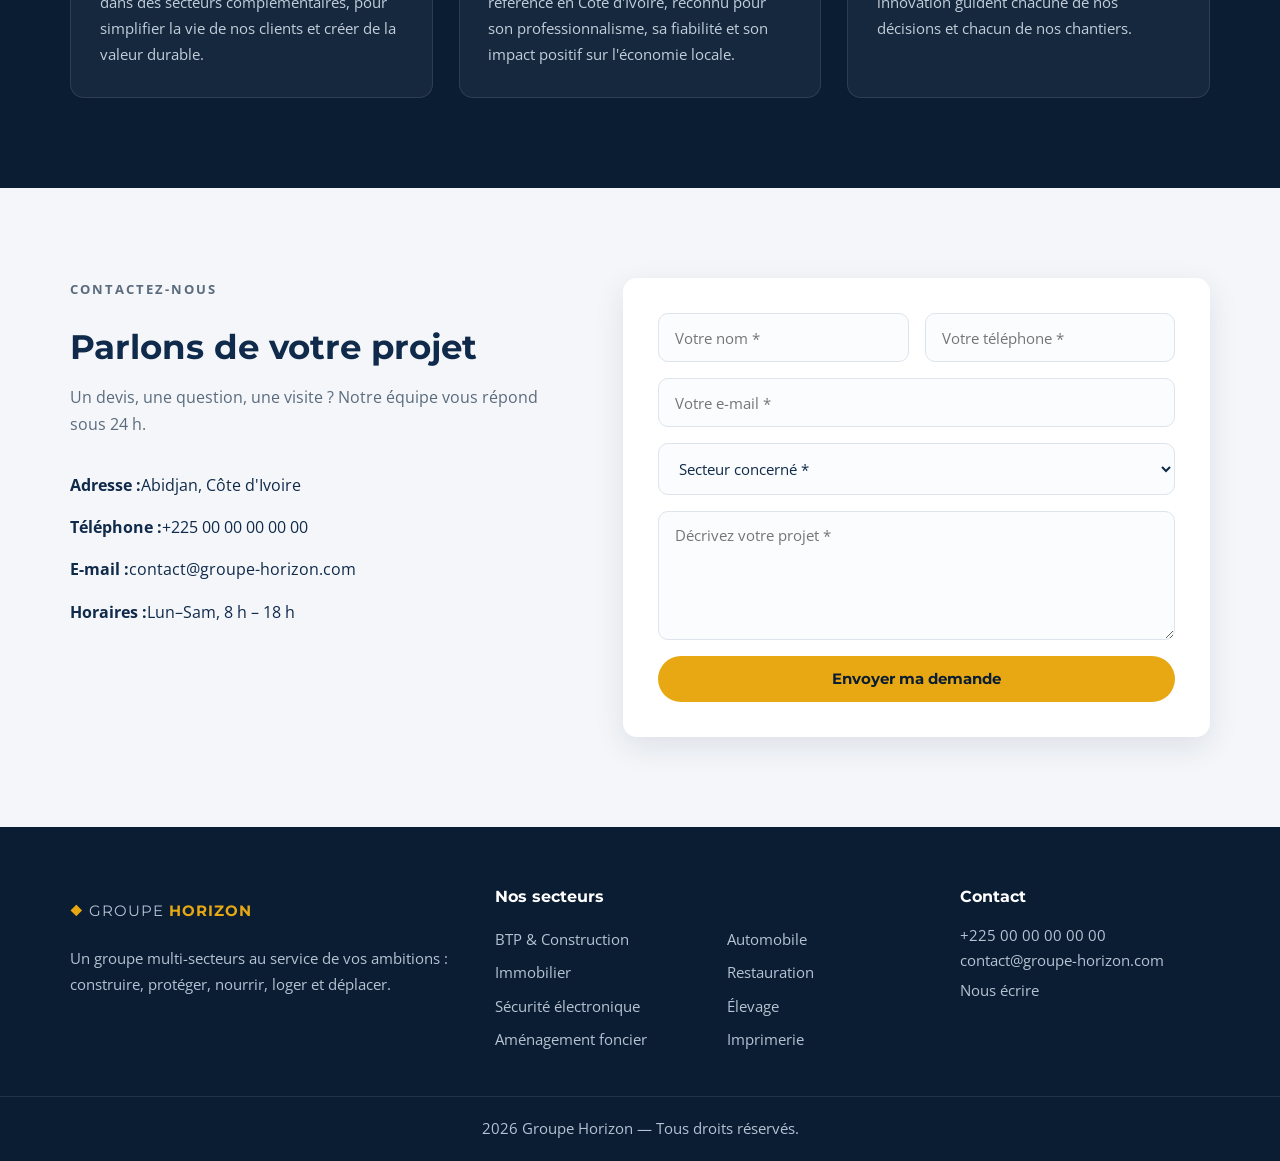
==== commit 0a059679: "Suppression de tous les emojis des pages et de l'admin - Toutes les pages HTML publiques (index, btp" ====
--- a/index.html
+++ b/index.html
@@ -24,14 +24,14 @@
         <div class="dropdown">
           <a href="#secteurs" class="drop-btn">Nos secteurs ▾</a>
           <div class="dropdown-content">
-            <a href="btp.html">🏗️ BTP &amp; Construction</a>
-            <a href="immobilier.html">🏠 Immobilier</a>
-            <a href="securite.html">📹 Sécurité &amp; Vidéosurveillance</a>
-            <a href="foncier.html">📐 Aménagement foncier</a>
-            <a href="automobile.html">🚗 Automobile</a>
-            <a href="restauration.html">🍽️ Restauration</a>
-            <a href="elevage.html">🐄 Élevage</a>
-            <a href="imprimerie.html">🖨️ Imprimerie</a>
+            <a href="btp.html">BTP &amp; Construction</a>
+            <a href="immobilier.html">Immobilier</a>
+            <a href="securite.html">Sécurité &amp; Vidéosurveillance</a>
+            <a href="foncier.html">Aménagement foncier</a>
+            <a href="automobile.html">Automobile</a>
+            <a href="restauration.html">Restauration</a>
+            <a href="elevage.html">Élevage</a>
+            <a href="imprimerie.html">Imprimerie</a>
           </div>
         </div>
         <a href="#apropos">À propos</a>
@@ -73,49 +73,49 @@
       <h2 class="section-title">Huit secteurs, une même exigence de qualité</h2>
       <div class="grid-cards">
         <a href="btp.html" class="card reveal">
-          <div class="card-icon">🏗️</div>
+          <div class="card-icon"></div>
           <h3>BTP &amp; Construction</h3>
           <p>Construction, rénovation, gros œuvre et second œuvre pour particuliers et professionnels.</p>
           <span class="card-link">En savoir plus →</span>
         </a>
         <a href="immobilier.html" class="card reveal">
-          <div class="card-icon">🏠</div>
+          <div class="card-icon"></div>
           <h3>Immobilier</h3>
           <p>Location, vente de biens et de terrains, gestion locative et conseil immobilier.</p>
           <span class="card-link">En savoir plus →</span>
         </a>
         <a href="securite.html" class="card reveal">
-          <div class="card-icon">📹</div>
+          <div class="card-icon"></div>
           <h3>Sécurité électronique</h3>
           <p>Vidéosurveillance, alarmes, contrôle d'accès et télésurveillance de vos sites.</p>
           <span class="card-link">En savoir plus →</span>
         </a>
         <a href="foncier.html" class="card reveal">
-          <div class="card-icon">📐</div>
+          <div class="card-icon"></div>
           <h3>Aménagement foncier</h3>
           <p>Lotissement, viabilisation, bornage et valorisation de terrains.</p>
           <span class="card-link">En savoir plus →</span>
         </a>
         <a href="automobile.html" class="card reveal">
-          <div class="card-icon">🚗</div>
+          <div class="card-icon"></div>
           <h3>Automobile</h3>
           <p>Location de véhicules courte et longue durée, vente de véhicules neufs et d'occasion.</p>
           <span class="card-link">En savoir plus →</span>
         </a>
         <a href="restauration.html" class="card reveal">
-          <div class="card-icon">🍽️</div>
+          <div class="card-icon"></div>
           <h3>Restauration</h3>
           <p>Restaurant, traiteur événementiel et restauration collective pour entreprises.</p>
           <span class="card-link">En savoir plus →</span>
         </a>
         <a href="elevage.html" class="card reveal">
-          <div class="card-icon">🐄</div>
+          <div class="card-icon"></div>
           <h3>Élevage</h3>
           <p>Production et commercialisation : bovins, ovins, volailles et accompagnement technique.</p>
           <span class="card-link">En savoir plus →</span>
         </a>
         <a href="imprimerie.html" class="card reveal">
-          <div class="card-icon">🖨️</div>
+          <div class="card-icon"></div>
           <h3>Imprimerie</h3>
           <p>Tout type d'impression : numérique, offset, grand format et supports publicitaires.</p>
           <span class="card-link">En savoir plus →</span>
@@ -128,7 +128,7 @@
   <section class="sector sector-alt" id="btp">
     <div class="container sector-wrap">
       <div class="sector-text reveal">
-        <p class="section-tag">🏗️ Secteur 01</p>
+        <p class="section-tag">Secteur 01</p>
         <h2>BTP &amp; Construction</h2>
         <p>
           Moteur de l'économie ivoirienne porté par les grands chantiers d'infrastructures,
@@ -146,7 +146,7 @@
         <a href="#contact" class="btn btn-primary">Demander un devis BTP</a>
       </div>
       <div class="sector-visual reveal" aria-hidden="true">
-        <div class="visual-box visual-btp"><span>🏗️</span></div>
+        <div class="visual-box visual-btp"><span></span></div>
       </div>
     </div>
   </section>
@@ -155,7 +155,7 @@
   <section class="sector" id="immobilier">
     <div class="container sector-wrap reverse">
       <div class="sector-text reveal">
-        <p class="section-tag">🏠 Secteur 02</p>
+        <p class="section-tag">Secteur 02</p>
         <h2>Immobilier — Location &amp; Vente</h2>
         <p>
           Avec une demande de logements en forte croissance à Abidjan et dans les grandes villes,
@@ -173,7 +173,7 @@
         <a href="#contact" class="btn btn-primary">Voir nos offres</a>
       </div>
       <div class="sector-visual reveal" aria-hidden="true">
-        <div class="visual-box visual-immo"><span>🏠</span></div>
+        <div class="visual-box visual-immo"><span></span></div>
       </div>
     </div>
   </section>
@@ -182,7 +182,7 @@
   <section class="sector sector-alt" id="securite">
     <div class="container sector-wrap">
       <div class="sector-text reveal">
-        <p class="section-tag">📹 Secteur 03</p>
+        <p class="section-tag">Secteur 03</p>
         <h2>Sécurité électronique &amp; Vidéosurveillance</h2>
         <p>
           Avec l'essor des entreprises et des résidences modernes, la demande en sécurité
@@ -200,7 +200,7 @@
         <a href="#contact" class="btn btn-primary">Sécuriser mon site</a>
       </div>
       <div class="sector-visual reveal" aria-hidden="true">
-        <div class="visual-box visual-secu"><span>📹</span></div>
+        <div class="visual-box visual-secu"><span></span></div>
       </div>
     </div>
   </section>
@@ -209,7 +209,7 @@
   <section class="sector" id="foncier">
     <div class="container sector-wrap reverse">
       <div class="sector-text reveal">
-        <p class="section-tag">📐 Secteur 04</p>
+        <p class="section-tag">Secteur 04</p>
         <h2>Aménagement foncier</h2>
         <p>
           L'urbanisation rapide de la Côte d'Ivoire fait du foncier un levier d'investissement majeur.
@@ -227,7 +227,7 @@
         <a href="#contact" class="btn btn-primary">Étudier mon projet</a>
       </div>
       <div class="sector-visual reveal" aria-hidden="true">
-        <div class="visual-box visual-foncier"><span>📐</span></div>
+        <div class="visual-box visual-foncier"><span></span></div>
       </div>
     </div>
   </section>
@@ -236,7 +236,7 @@
   <section class="sector sector-alt" id="automobile">
     <div class="container sector-wrap">
       <div class="sector-text reveal">
-        <p class="section-tag">🚗 Secteur 05</p>
+        <p class="section-tag">Secteur 05</p>
         <h2>Automobile — Location &amp; Vente</h2>
         <p>
           Porté par la croissance urbaine et le dynamisme des entreprises, le marché automobile
@@ -254,7 +254,7 @@
         <a href="#contact" class="btn btn-primary">Réserver un véhicule</a>
       </div>
       <div class="sector-visual reveal" aria-hidden="true">
-        <div class="visual-box visual-auto"><span>🚗</span></div>
+        <div class="visual-box visual-auto"><span></span></div>
       </div>
     </div>
   </section>
@@ -263,7 +263,7 @@
   <section class="sector" id="restauration">
     <div class="container sector-wrap reverse">
       <div class="sector-text reveal">
-        <p class="section-tag">🍽️ Secteur 06</p>
+        <p class="section-tag">Secteur 06</p>
         <h2>Restauration</h2>
         <p>
           Portée par une classe moyenne urbaine en plein essor, la restauration ivoirienne est
@@ -281,7 +281,7 @@
         <a href="#contact" class="btn btn-primary">Réserver ou commander</a>
       </div>
       <div class="sector-visual reveal" aria-hidden="true">
-        <div class="visual-box visual-resto"><span>🍽️</span></div>
+        <div class="visual-box visual-resto"><span></span></div>
       </div>
     </div>
   </section>
@@ -290,7 +290,7 @@
   <section class="sector sector-alt" id="elevage">
     <div class="container sector-wrap">
       <div class="sector-text reveal">
-        <p class="section-tag">🐄 Secteur 07</p>
+        <p class="section-tag">Secteur 07</p>
         <h2>Élevage</h2>
         <p>
           La Côte d'Ivoire importe encore une grande partie de sa viande : produire localement
@@ -308,7 +308,7 @@
         <a href="#contact" class="btn btn-primary">Nous consulter</a>
       </div>
       <div class="sector-visual reveal" aria-hidden="true">
-        <div class="visual-box visual-elevage"><span>🐄</span></div>
+        <div class="visual-box visual-elevage"><span></span></div>
       </div>
     </div>
   </section>
@@ -317,7 +317,7 @@
   <section class="sector" id="imprimerie">
     <div class="container">
       <div class="sector-text reveal" style="max-width:100%;text-align:center;margin-bottom:2.5rem;">
-        <p class="section-tag">🖨️ Secteur 08</p>
+        <p class="section-tag">Secteur 08</p>
         <h2>Imprimerie &amp; Communication visuelle</h2>
         <p style="max-width:780px;margin:1rem auto 0;">
           Passionnés de communication visuelle, nous mettons à votre service des équipements
@@ -331,7 +331,7 @@
       <div class="impr-categories reveal">
 
         <div class="impr-cat">
-          <h3 class="impr-cat-title">🗂️ Bureautique &amp; Administratif</h3>
+          <h3 class="impr-cat-title">Bureautique &amp; Administratif</h3>
           <ul class="impr-list">
             <li>Tampon, sous-main, post-it, adhésive, bloc-notes</li>
             <li>Calendrier, agenda personnalisé</li>
@@ -343,7 +343,7 @@
         </div>
 
         <div class="impr-cat">
-          <h3 class="impr-cat-title">📇 Carterie &amp; Faire-parts</h3>
+          <h3 class="impr-cat-title">Carterie &amp; Faire-parts</h3>
           <ul class="impr-list">
             <li>Carte de visite (standard, PVC, UV)</li>
             <li>Carte postale, carte musicale</li>
@@ -353,7 +353,7 @@
         </div>
 
         <div class="impr-cat">
-          <h3 class="impr-cat-title">📢 Publicité commerciale</h3>
+          <h3 class="impr-cat-title">Publicité commerciale</h3>
           <ul class="impr-list">
             <li>Flyers, prospectus, dépliant, brochure</li>
             <li>Catalogue, livret, magazine</li>
@@ -365,7 +365,7 @@
         </div>
 
         <div class="impr-cat">
-          <h3 class="impr-cat-title">🖼️ Signalétique &amp; Grand format</h3>
+          <h3 class="impr-cat-title">Signalétique &amp; Grand format</h3>
           <ul class="impr-list">
             <li>Bâche enduite, impression bâche grand format</li>
             <li>Vinyle sol, vitrophanie, microperforé, classique</li>
@@ -376,7 +376,7 @@
         </div>
 
         <div class="impr-cat">
-          <h3 class="impr-cat-title">👕 Textiles &amp; Gadgets publicitaires</h3>
+          <h3 class="impr-cat-title">Textiles &amp; Gadgets publicitaires</h3>
           <ul class="impr-list">
             <li>Tee-shirt, polo, chemise personnalisés</li>
             <li>Chasuble, drap, griffe</li>
@@ -387,7 +387,7 @@
         </div>
 
         <div class="impr-cat">
-          <h3 class="impr-cat-title">💻 Infographie &amp; Création</h3>
+          <h3 class="impr-cat-title">Infographie &amp; Création</h3>
           <ul class="impr-list">
             <li>Conception graphique &amp; mise en page</li>
             <li>Création d'emballage, étiquette produit</li>
@@ -420,15 +420,15 @@
       <h2 class="section-title">Un groupe, des valeurs fortes</h2>
       <div class="about-grid">
         <div class="about-card reveal">
-          <h3>🎯 Notre mission</h3>
+          <h3>Notre mission</h3>
           <p>Offrir des services intégrés de haute qualité dans des secteurs complémentaires, pour simplifier la vie de nos clients et créer de la valeur durable.</p>
         </div>
         <div class="about-card reveal">
-          <h3>👁️ Notre vision</h3>
+          <h3>Notre vision</h3>
           <p>Devenir le groupe multi-secteurs de référence en Côte d'Ivoire, reconnu pour son professionnalisme, sa fiabilité et son impact positif sur l'économie locale.</p>
         </div>
         <div class="about-card reveal">
-          <h3>🤝 Nos valeurs</h3>
+          <h3>Nos valeurs</h3>
           <p>Intégrité, excellence, proximité client et innovation guident chacune de nos décisions et chacun de nos chantiers.</p>
         </div>
       </div>
@@ -443,10 +443,10 @@
         <h2>Parlons de votre projet</h2>
         <p>Un devis, une question, une visite ? Notre équipe vous répond sous 24 h.</p>
         <ul class="contact-list">
-          <li><strong>📍 Adresse :</strong> Abidjan, Côte d'Ivoire</li>
-          <li><strong>📞 Téléphone :</strong> +225 00 00 00 00 00</li>
-          <li><strong>✉️ E-mail :</strong> contact@groupe-horizon.com</li>
-          <li><strong>🕘 Horaires :</strong> Lun–Sam, 8 h – 18 h</li>
+          <li><strong>Adresse :</strong>Abidjan, Côte d'Ivoire</li>
+          <li><strong>Téléphone :</strong>+225 00 00 00 00 00</li>
+          <li><strong>E-mail :</strong>contact@groupe-horizon.com</li>
+          <li><strong>Horaires :</strong>Lun–Sam, 8 h – 18 h</li>
         </ul>
       </div>
       <form class="contact-form reveal" id="contactForm">
@@ -469,7 +469,7 @@
         </select>
         <textarea name="message" rows="5" placeholder="Décrivez votre projet *" required></textarea>
         <button type="submit" class="btn btn-primary btn-full">Envoyer ma demande</button>
-        <p class="form-success" id="formSuccess">✅ Merci ! Votre message a bien été enregistré. Nous vous recontactons très vite.</p>
+        <p class="form-success" id="formSuccess">Merci ! Votre message a bien été enregistré. Nous vous recontactons très vite.</p>
       </form>
     </div>
   </section>
@@ -500,15 +500,16 @@
       </div>
       <div>
         <h4>Contact</h4>
-        <p>📞 +225 00 00 00 00 00<br>✉️ contact@groupe-horizon.com</p>
+        <p>+225 00 00 00 00 00<br>contact@groupe-horizon.com</p>
         <a href="#contact">Nous écrire</a>
       </div>
     </div>
     <div class="footer-bottom">
-      <p>© 2026 Groupe Horizon — Tous droits réservés.</p>
+      <p>2026 Groupe Horizon — Tous droits réservés.</p>
     </div>
   </footer>
 
+  <script src="js/admin-content.js"></script>
   <script src="js/main.js"></script>
 </body>
 </html>
--- a/css/style.css
+++ b/css/style.css
@@ -393,8 +393,78 @@
 .contact-cta h2 { color: var(--blanc); margin-bottom: 1rem; }
 .contact-cta p { color: #c2cedb; margin-bottom: 2rem; }
 
+/* ===== PRESENTATION ===== */
+.presentation-section { background: var(--blanc); }
+.presentation-grid { display: grid; grid-template-columns: 1.2fr 1fr; gap: 4rem; align-items: start; }
+.pres-text p { color: var(--gris); margin-bottom: 1.2rem; font-size: .97rem; }
+.pres-highlights { display: flex; flex-direction: column; gap: 1rem; }
+.pres-card {
+  background: var(--gris-clair); border-radius: 12px; padding: 1.2rem 1.4rem;
+  display: flex; gap: 1rem; align-items: flex-start; border-left: 3px solid var(--or);
+}
+.pres-card-icon { font-size: 1.8rem; flex-shrink: 0; }
+.pres-card h4 { font-size: .95rem; color: var(--bleu-fonce); margin-bottom: .25rem; }
+.pres-card p { color: var(--gris); font-size: .88rem; }
+
+/* Photos equipe & etablissement */
+.pres-photos { margin-top: 3rem; border-top: 1px solid var(--gris-clair); padding-top: 2.5rem; }
+.pres-photos-label {
+  font-size: .75rem; font-weight: 700; color: var(--or-fonce);
+  text-transform: uppercase; letter-spacing: 2px; margin-bottom: 1rem;
+}
+.pres-photo-row { display: grid; grid-template-columns: repeat(3,1fr); gap: 1rem; margin-bottom: 2rem; max-width: 640px; }
+.pres-photo-item { text-align: center; }
+.pres-photo-placeholder {
+  border-radius: 10px; overflow: hidden;
+  display: flex; align-items: center; justify-content: center;
+  background: var(--gris-clair); font-size: 1.8rem;
+  transition: transform .3s ease;
+}
+.pres-photo-placeholder:hover { transform: scale(1.02); }
+.pres-team-slot { height: 160px; }
+.pres-estab-slot { height: 120px; }
+.pres-photo-placeholder img { width:100%; height:100%; object-fit:cover; display:block; }
+.pres-photo-caption { font-size: .78rem; color: var(--gris); margin-top: .4rem; font-weight: 600; }
+
+/* ===== GALERIE ===== */
+.galerie-section { background: var(--gris-clair); }
+.galerie-grid { display: grid; grid-template-columns: repeat(3, 1fr); gap: 1.2rem; }
+.galerie-item { border-radius: var(--radius); overflow: hidden; box-shadow: 0 2px 12px rgba(0,0,0,.06); transition: var(--transition); }
+.galerie-item:hover { transform: translateY(-4px); box-shadow: var(--ombre); }
+.galerie-placeholder {
+  aspect-ratio: 4/3; display: flex; align-items: center; justify-content: center;
+  font-size: 3rem; transition: transform .35s ease;
+}
+.galerie-item:hover .galerie-placeholder { transform: scale(1.06); }
+.galerie-caption {
+  padding: .65rem 1rem; background: var(--blanc);
+  font-size: .85rem; font-weight: 600; color: var(--bleu);
+}
+
+/* ===== ACTUALITES ===== */
+.actu-section { background: var(--blanc); }
+.actu-grid { display: grid; grid-template-columns: repeat(3, 1fr); gap: 1.6rem; }
+.actu-card {
+  border: 1px solid #e6ebf1; border-radius: var(--radius); overflow: hidden;
+  transition: var(--transition); display: flex; flex-direction: column;
+  background: var(--blanc);
+}
+.actu-card:hover { transform: translateY(-5px); box-shadow: var(--ombre); border-color: var(--or); }
+.actu-img { aspect-ratio: 16/9; display: flex; align-items: center; justify-content: center; font-size: 2.5rem; }
+.actu-body { padding: 1.4rem; flex: 1; display: flex; flex-direction: column; }
+.actu-date {
+  display: inline-block; background: rgba(232,168,19,.15); color: var(--or-fonce);
+  font-size: .74rem; font-weight: 700; padding: .2rem .7rem; border-radius: 50px; margin-bottom: .7rem;
+}
+.actu-title { font-size: 1rem; font-family: 'Montserrat',sans-serif; font-weight: 700; color: var(--bleu-fonce); margin-bottom: .5rem; line-height: 1.4; }
+.actu-desc { color: var(--gris); font-size: .88rem; flex: 1; margin-bottom: 1rem; }
+.actu-link { color: var(--or-fonce); font-weight: 700; font-size: .85rem; text-decoration: none; }
+.actu-link:hover { color: var(--bleu); }
+
 /* ===== RESPONSIVE ===== */
 @media (max-width: 900px) {
+  .presentation-grid { grid-template-columns: 1fr; gap: 2rem; }
+  .galerie-grid, .actu-grid, .pres-photo-row { grid-template-columns: repeat(2, 1fr); }
   .shop-grid { grid-template-columns: repeat(2, 1fr); }
   .impr-categories { grid-template-columns: repeat(2, 1fr); }
   .sector-wrap, .contact-wrap { grid-template-columns: 1fr; gap: 2.5rem; }
@@ -424,4 +494,5 @@
   .impr-categories { grid-template-columns: 1fr; }
   .form-row { grid-template-columns: 1fr; }
   .footer-grid { grid-template-columns: 1fr; gap: 1.8rem; }
-}
+  .galerie-grid, .actu-grid, .pres-photo-row { grid-template-columns: 1fr; }
+}
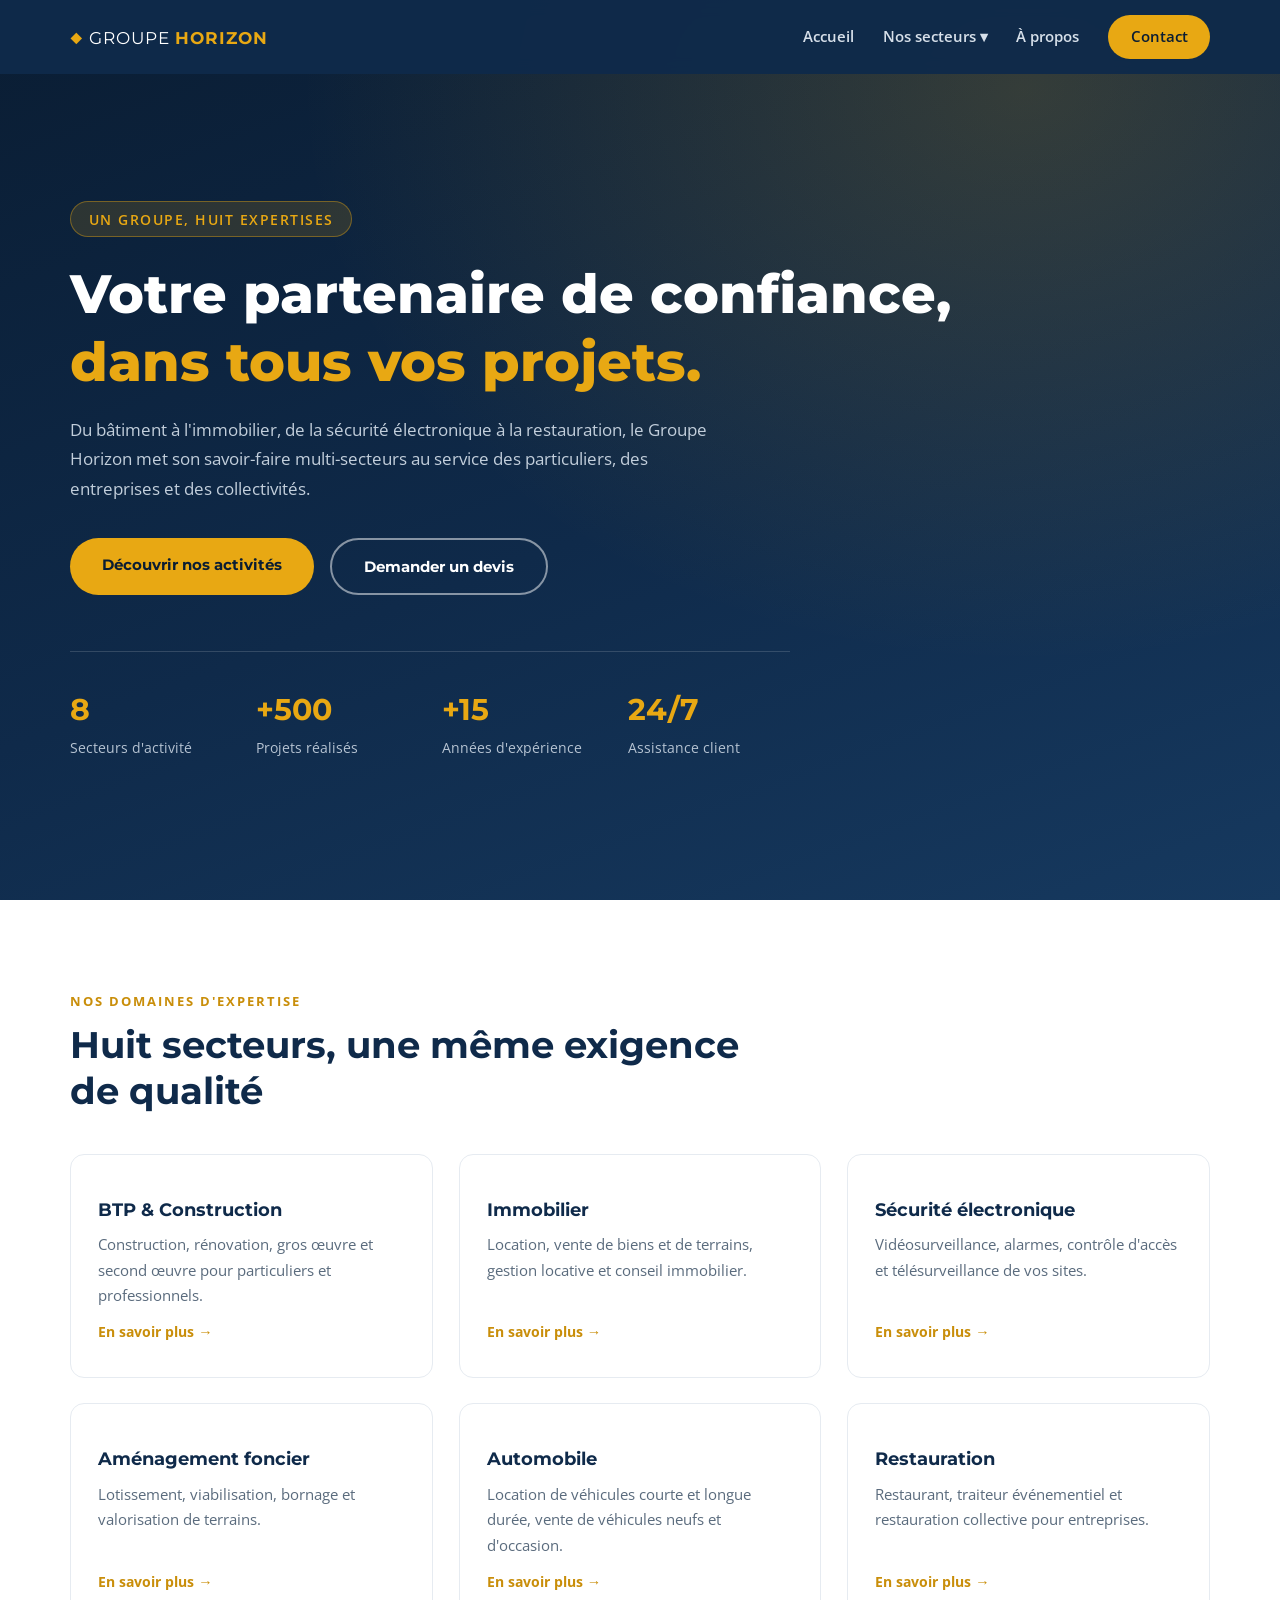
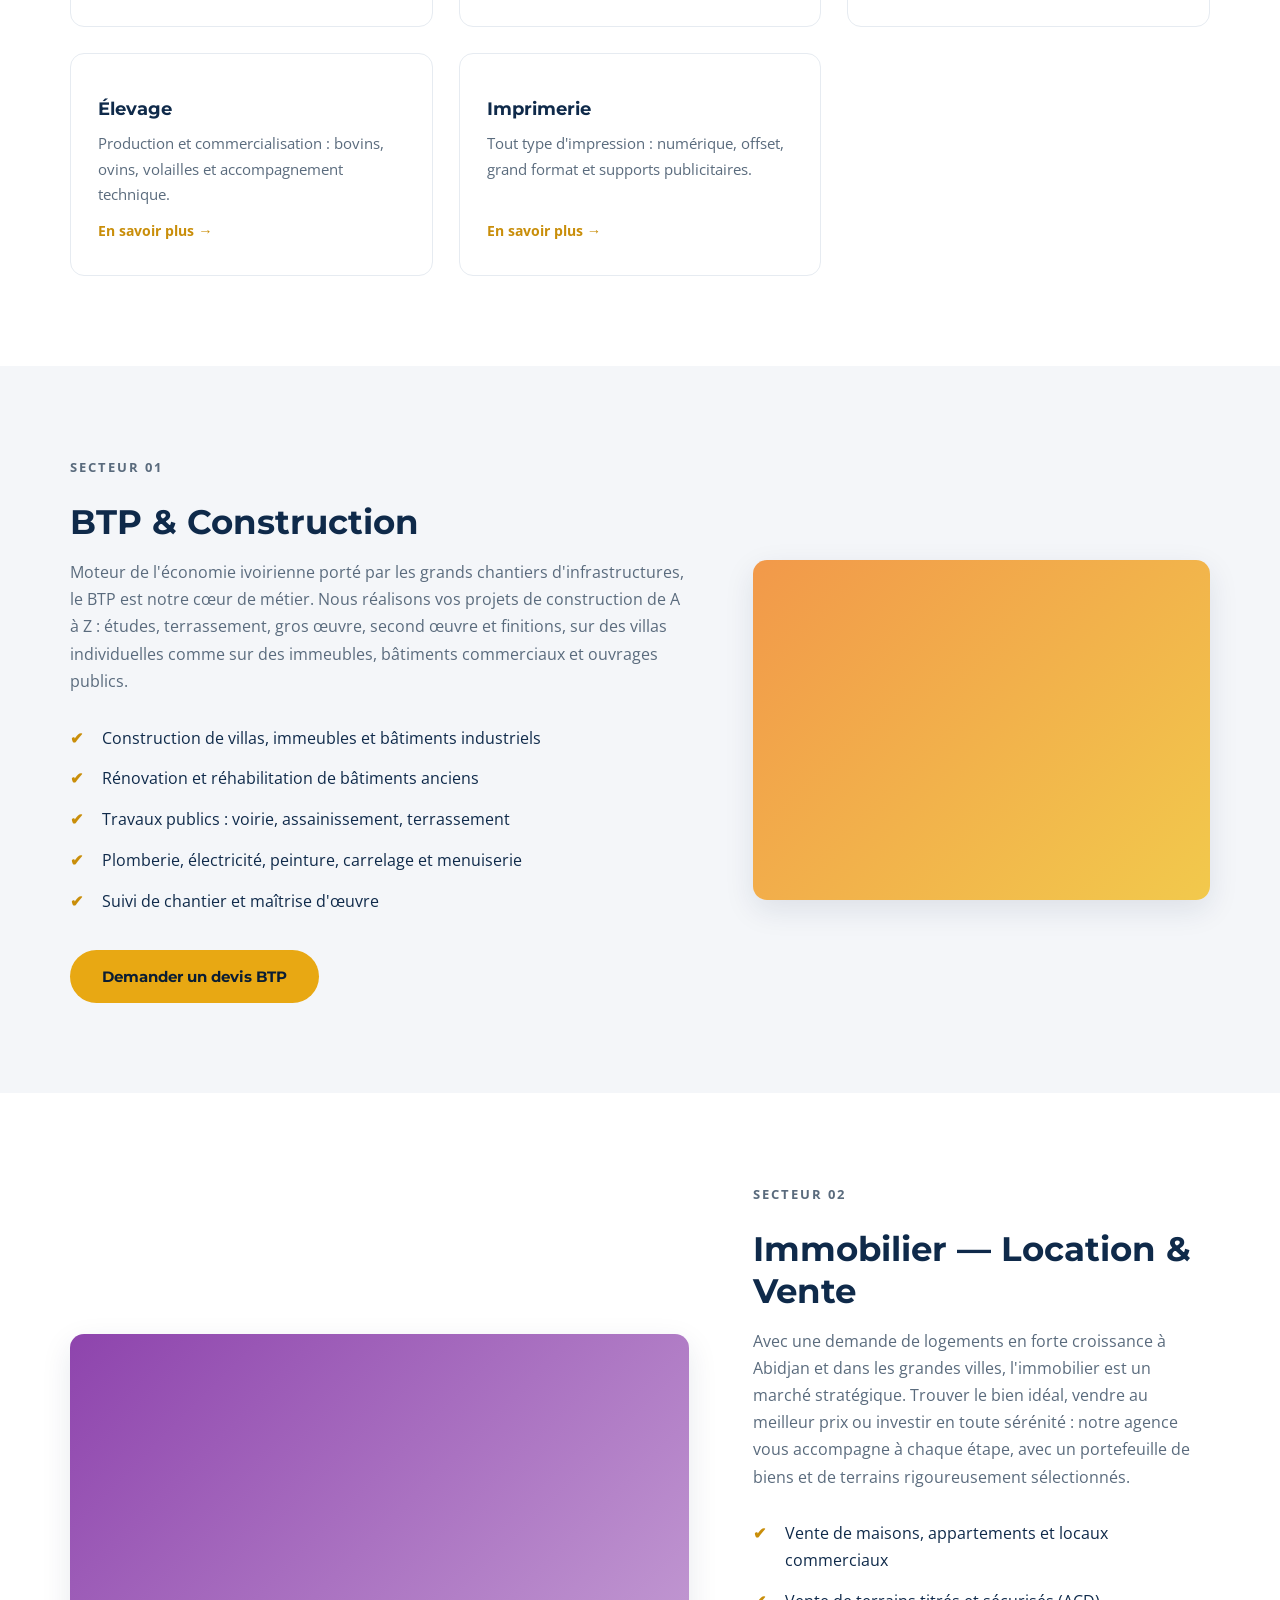
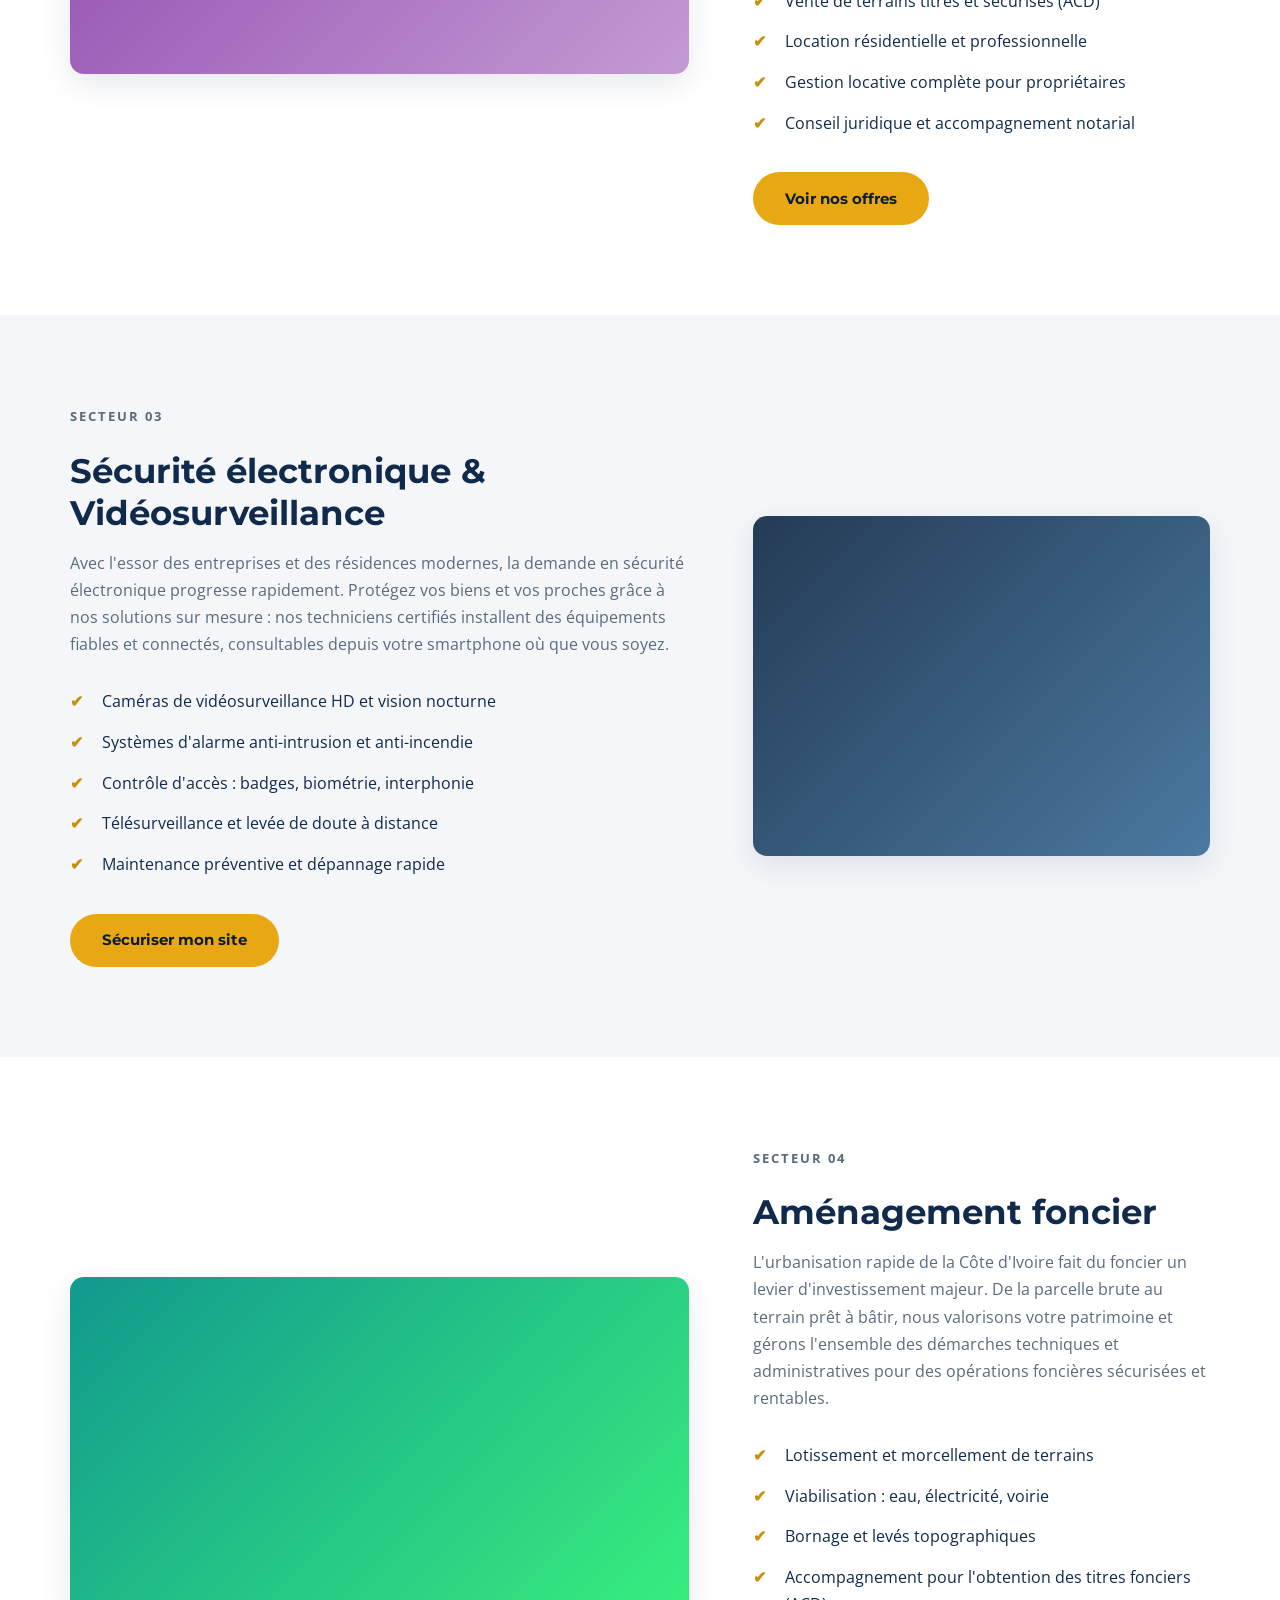
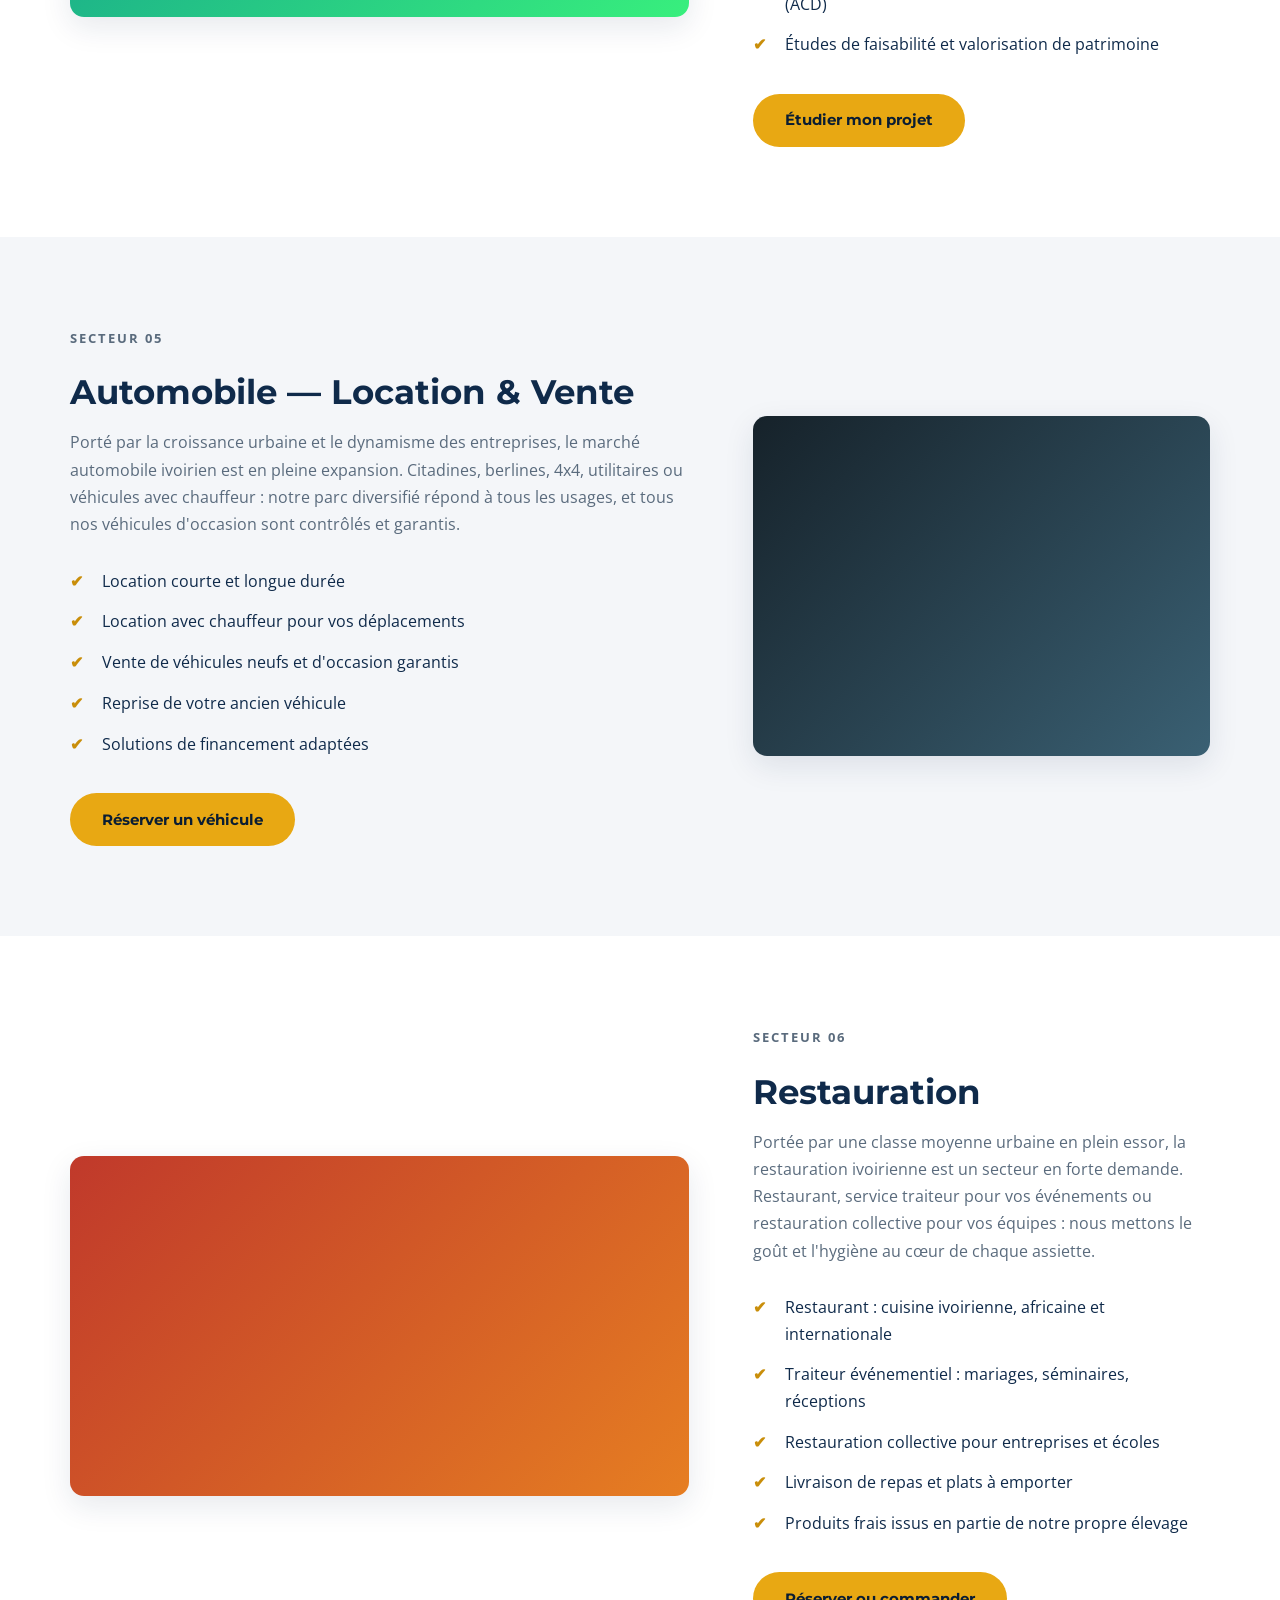
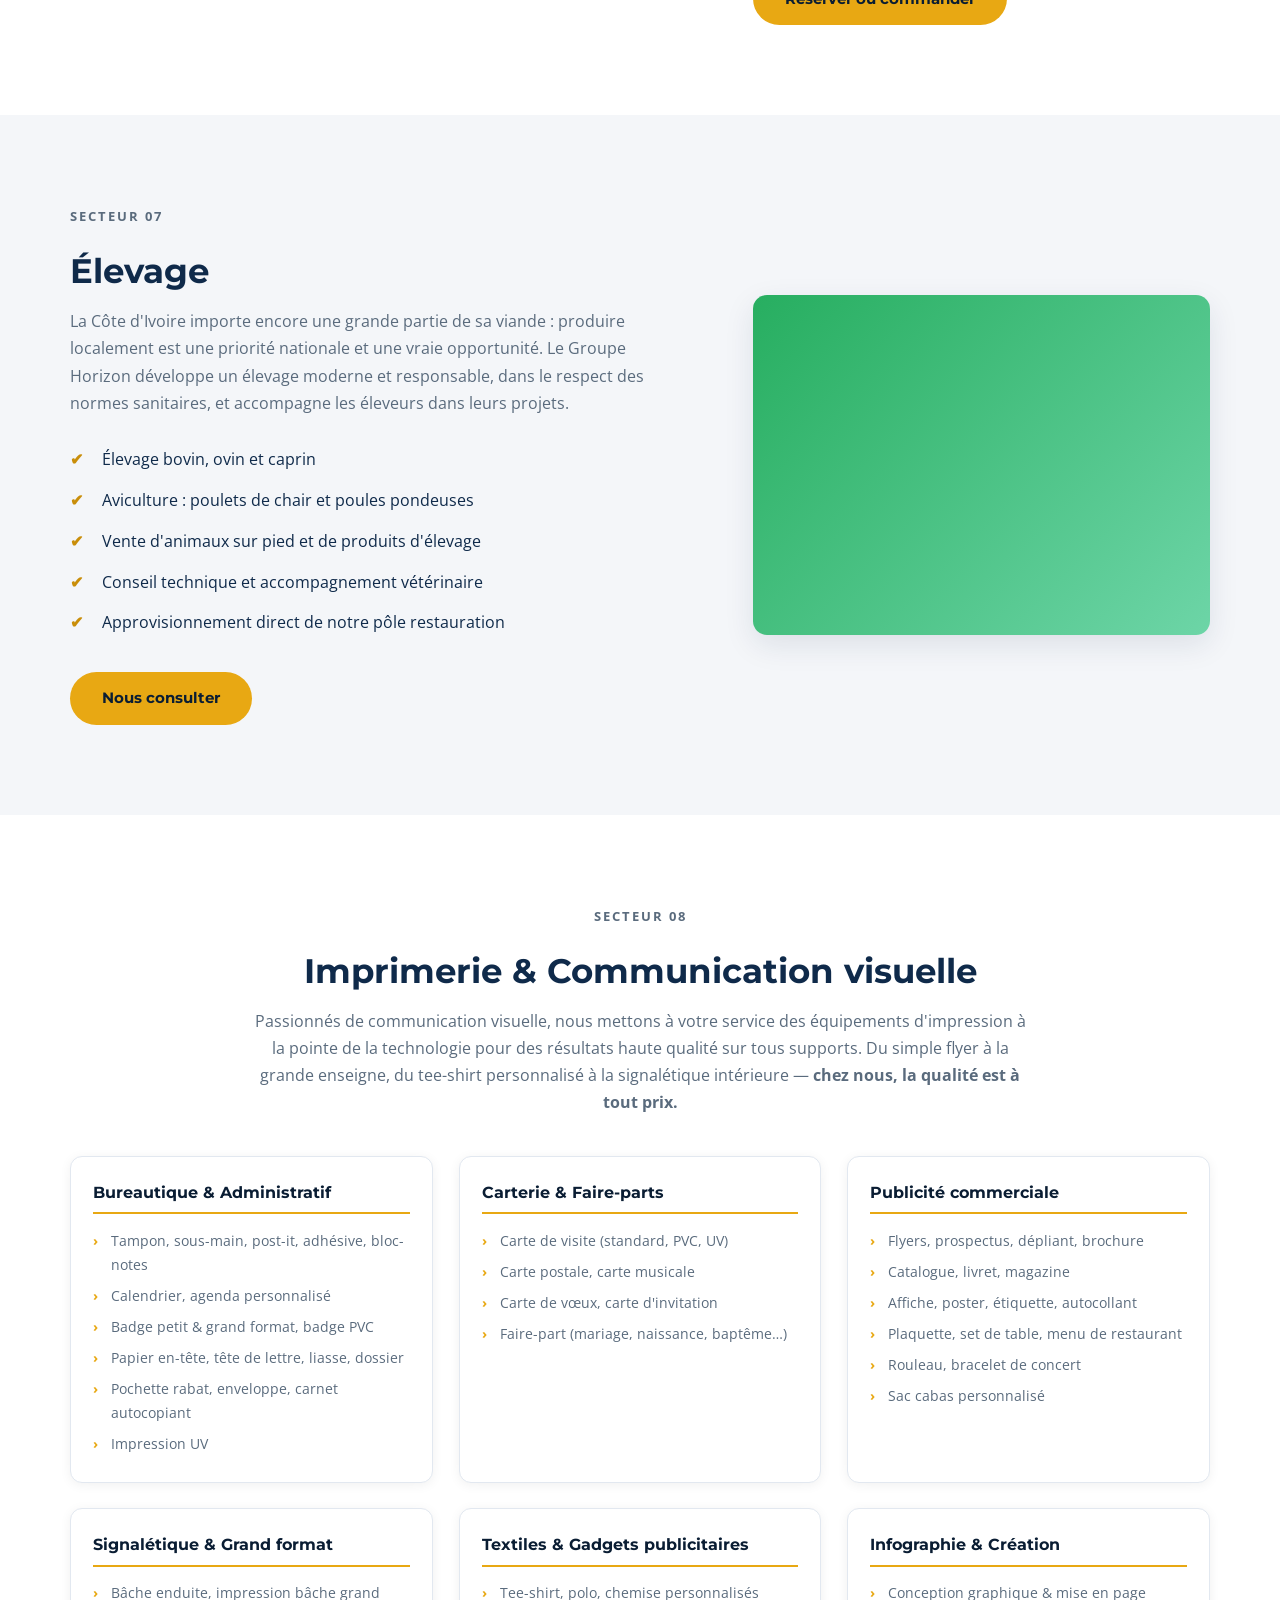
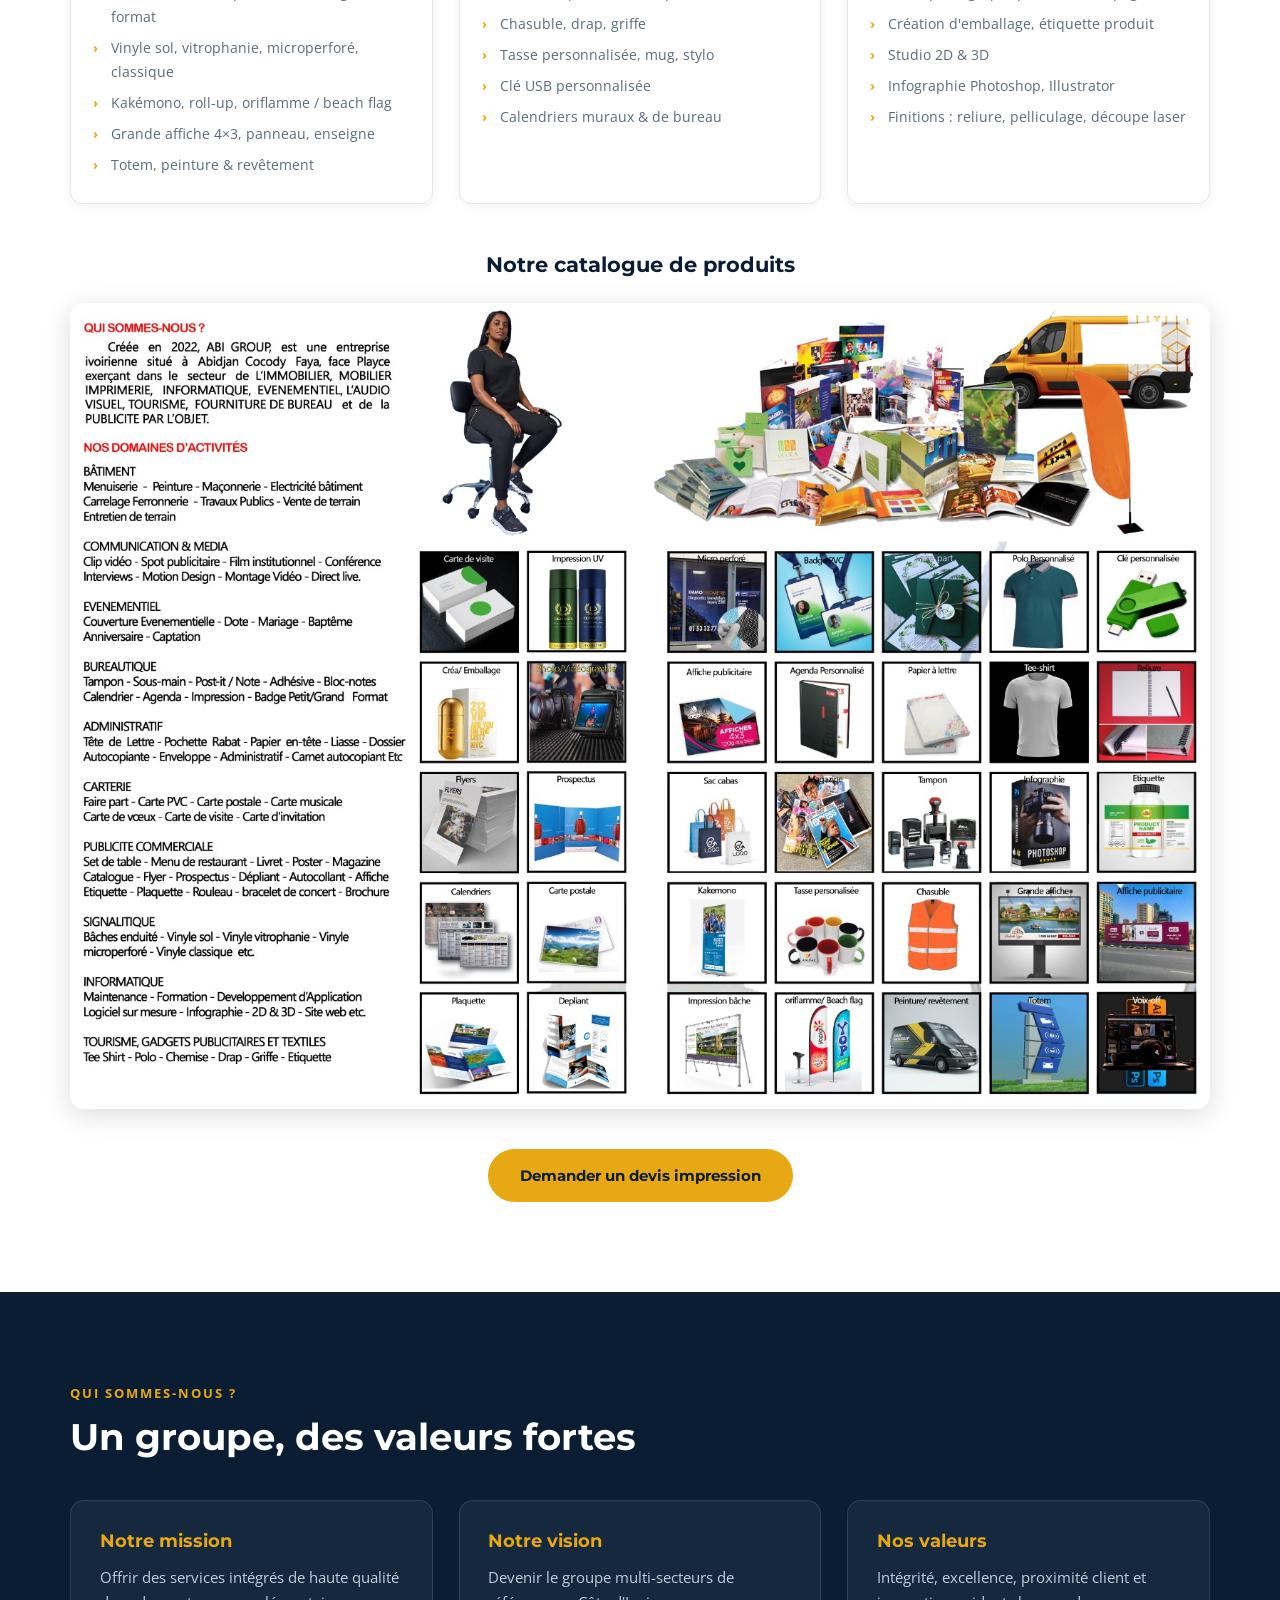
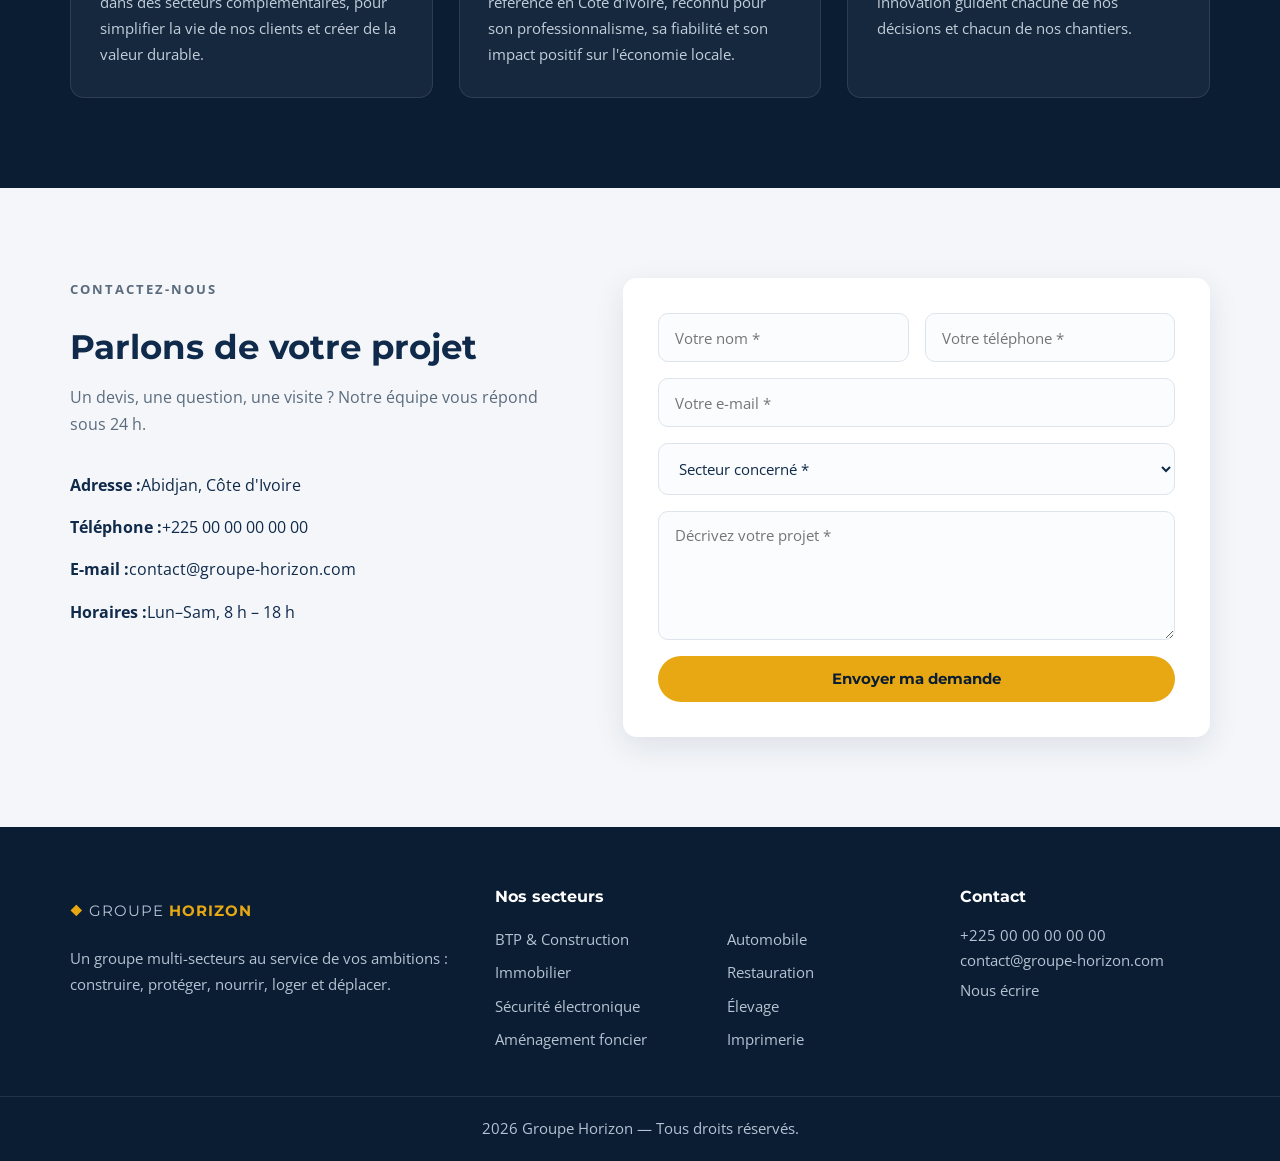
==== commit 2fdb13ab: "Ajout section contact et logo uploadable sur toutes les pages Contact : - Section contact complete (" ====
--- a/index.html
+++ b/index.html
@@ -16,9 +16,12 @@
   <header class="header" id="header">
     <div class="container nav-wrap">
       <a href="#accueil" class="logo">
-        <span class="logo-icon">◆</span>
-        <span>GROUPE <strong>HORIZON</strong></span>
-      </a>
+          <img class="logo-img" alt="Groupe Horizon" style="display:none;height:44px;max-width:180px;object-fit:contain;vertical-align:middle;">
+          <span class="logo-text">
+          <span class="logo-icon">◆</span>
+          <span>GROUPE <strong>HORIZON</strong></span>
+          </span>
+        </a>
       <nav class="nav" id="nav">
         <a href="#accueil">Accueil</a>
         <div class="dropdown">
@@ -479,8 +482,11 @@
     <div class="container footer-grid">
       <div>
         <a href="#accueil" class="logo logo-footer">
+          <img class="logo-img" alt="Groupe Horizon" style="display:none;height:44px;max-width:180px;object-fit:contain;vertical-align:middle;">
+          <span class="logo-text">
           <span class="logo-icon">◆</span>
           <span>GROUPE <strong>HORIZON</strong></span>
+          </span>
         </a>
         <p>Un groupe multi-secteurs au service de vos ambitions : construire, protéger, nourrir, loger et déplacer.</p>
       </div>
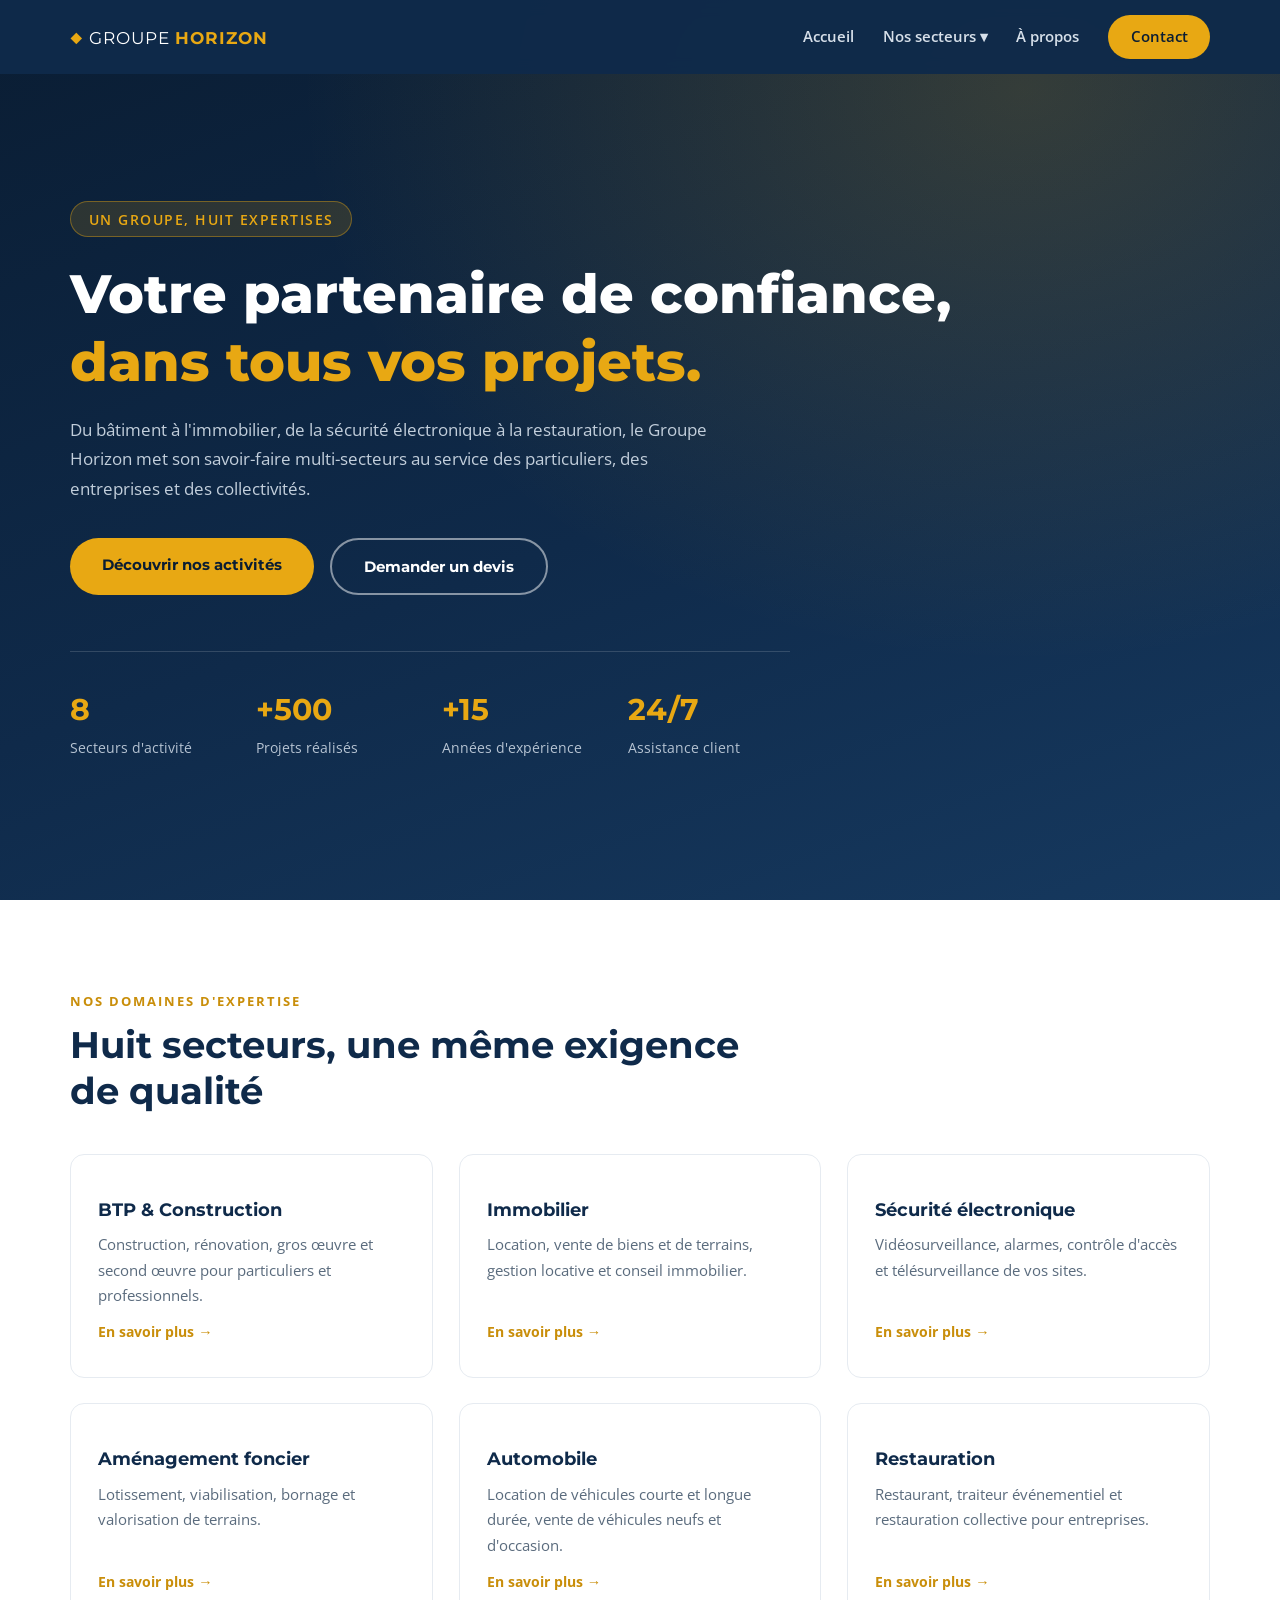
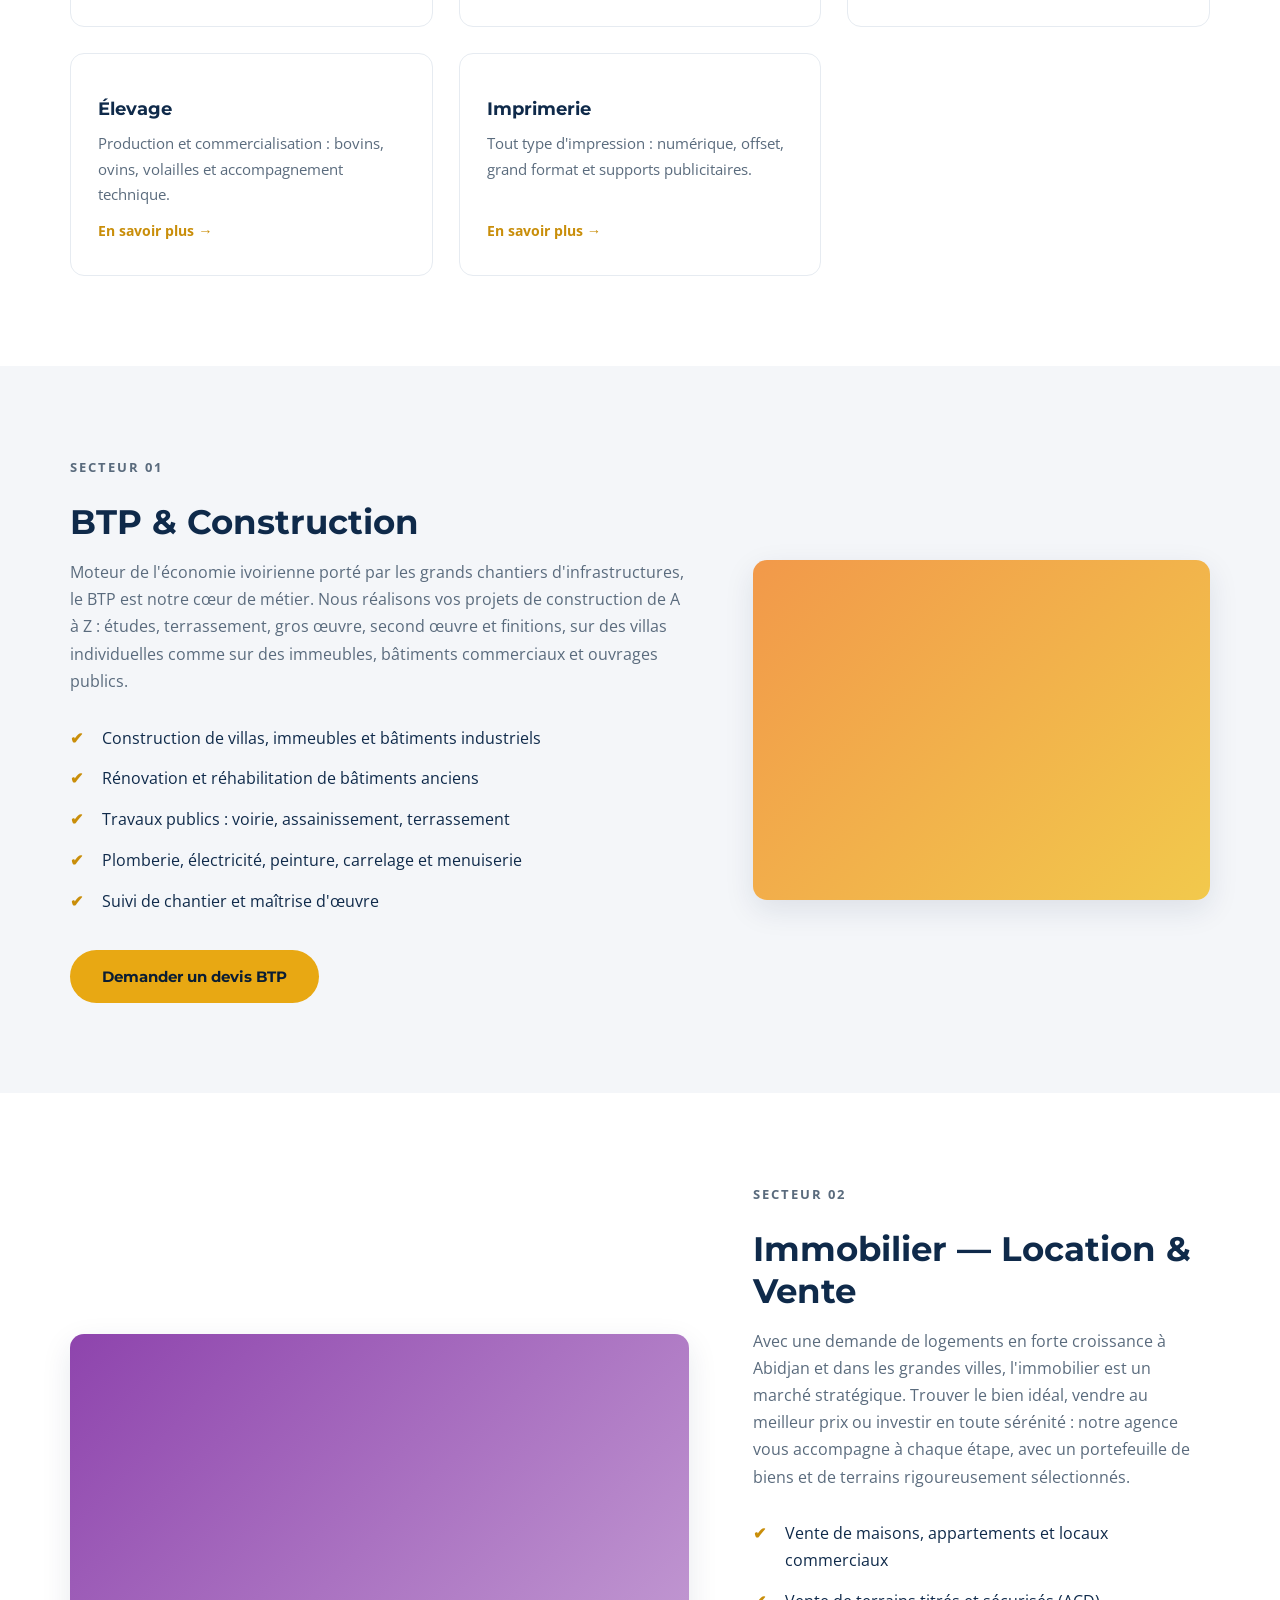
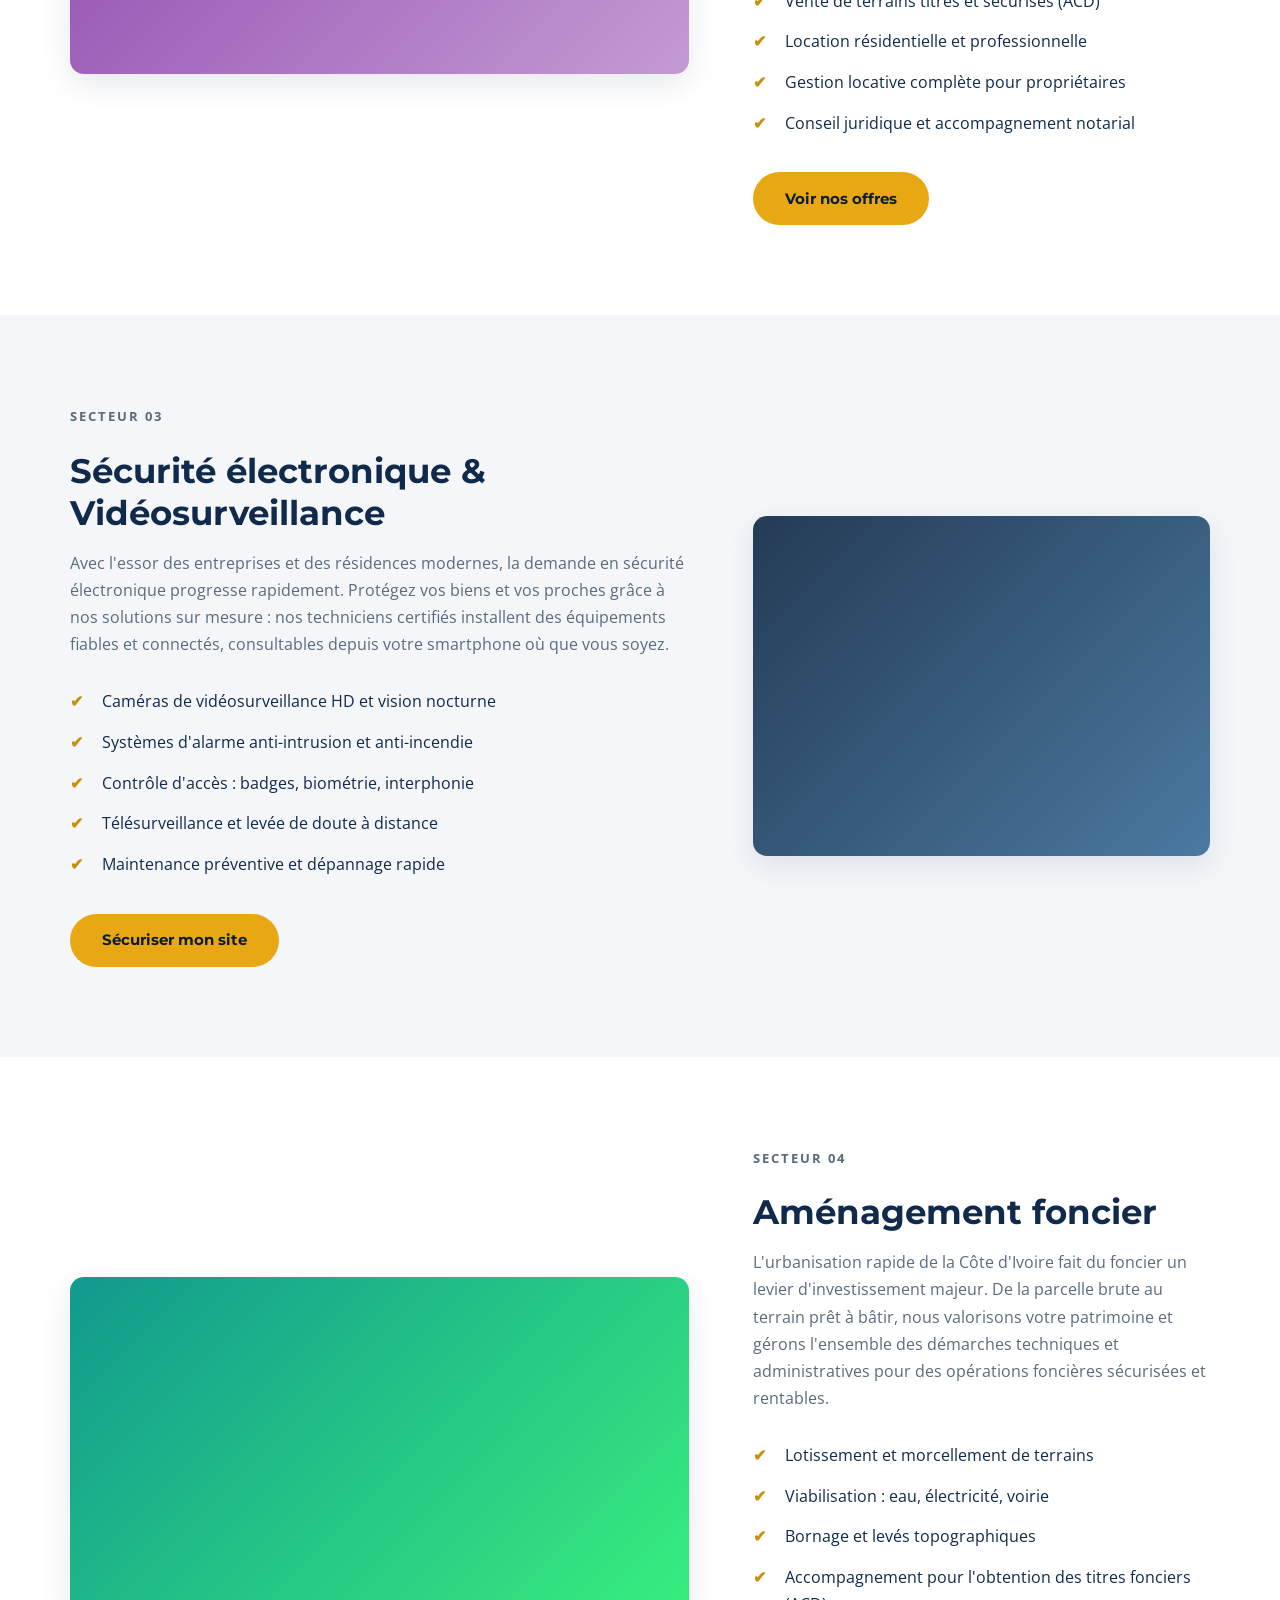
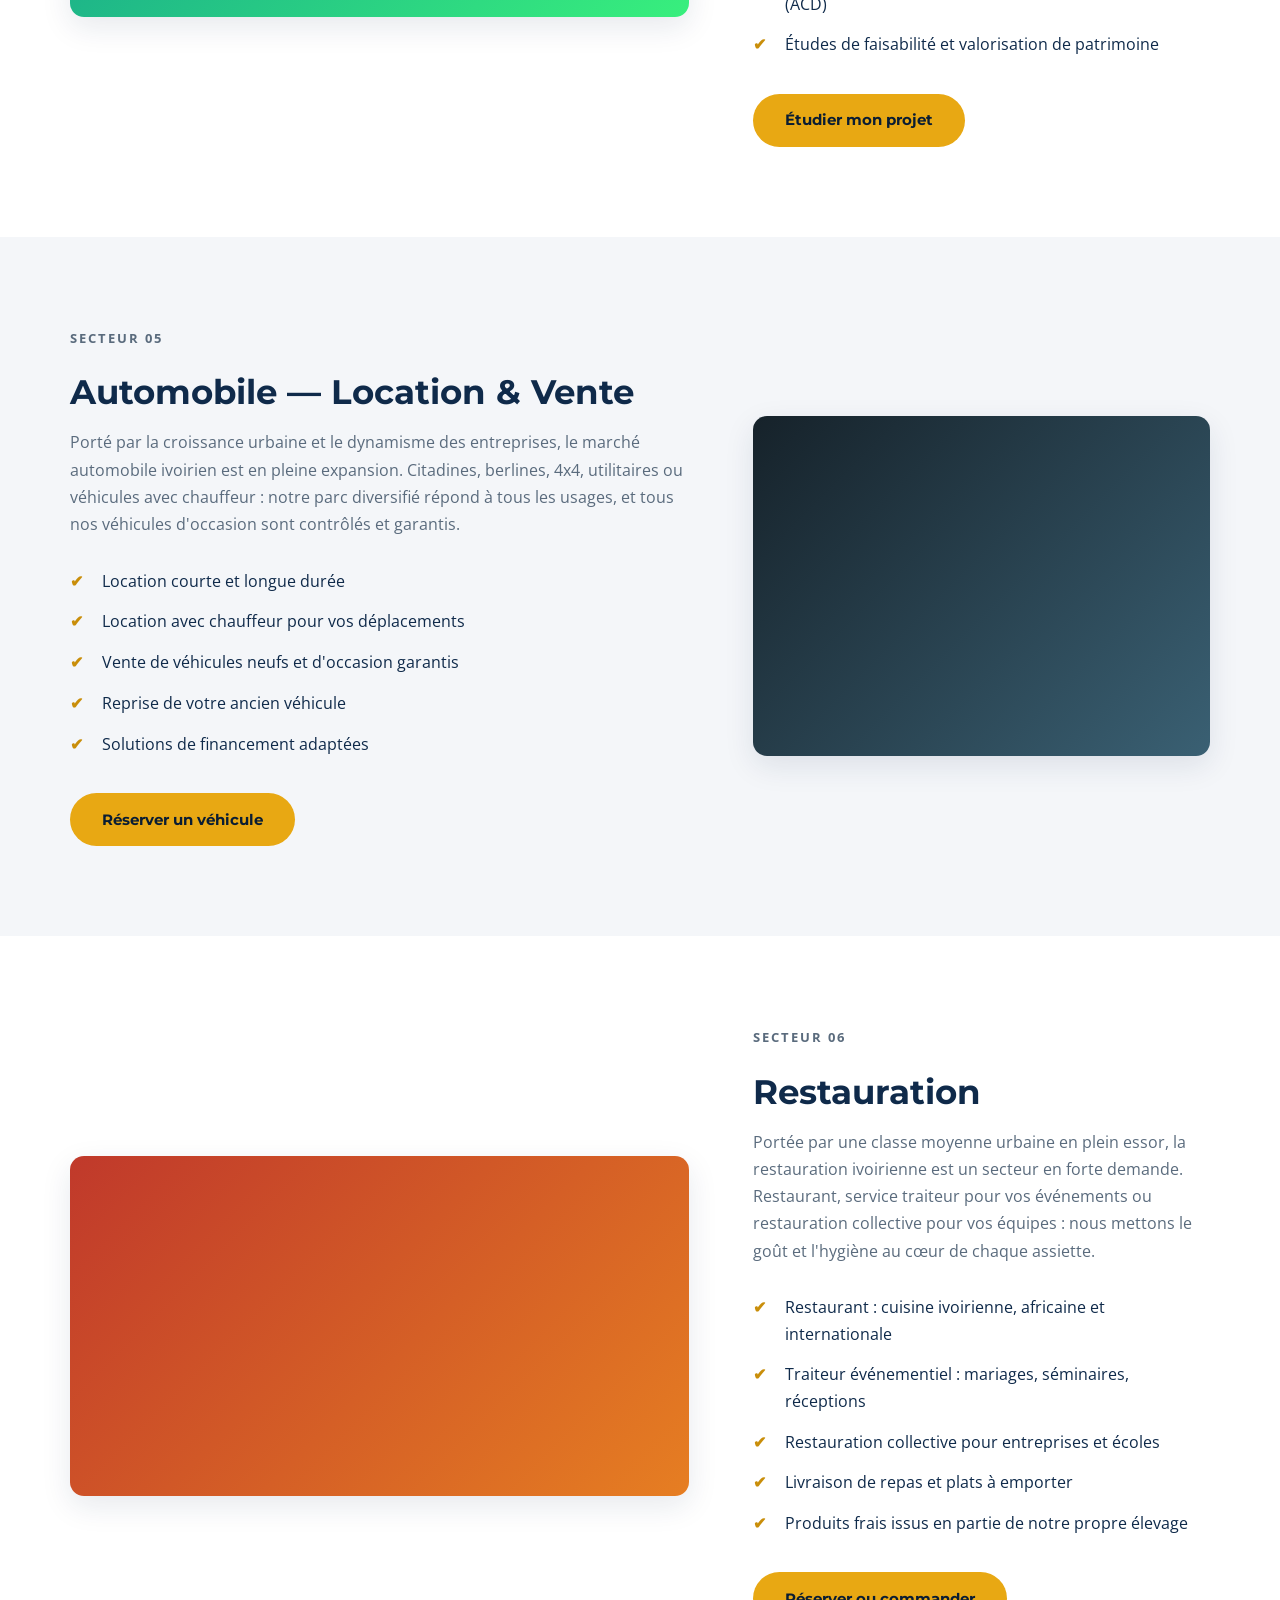
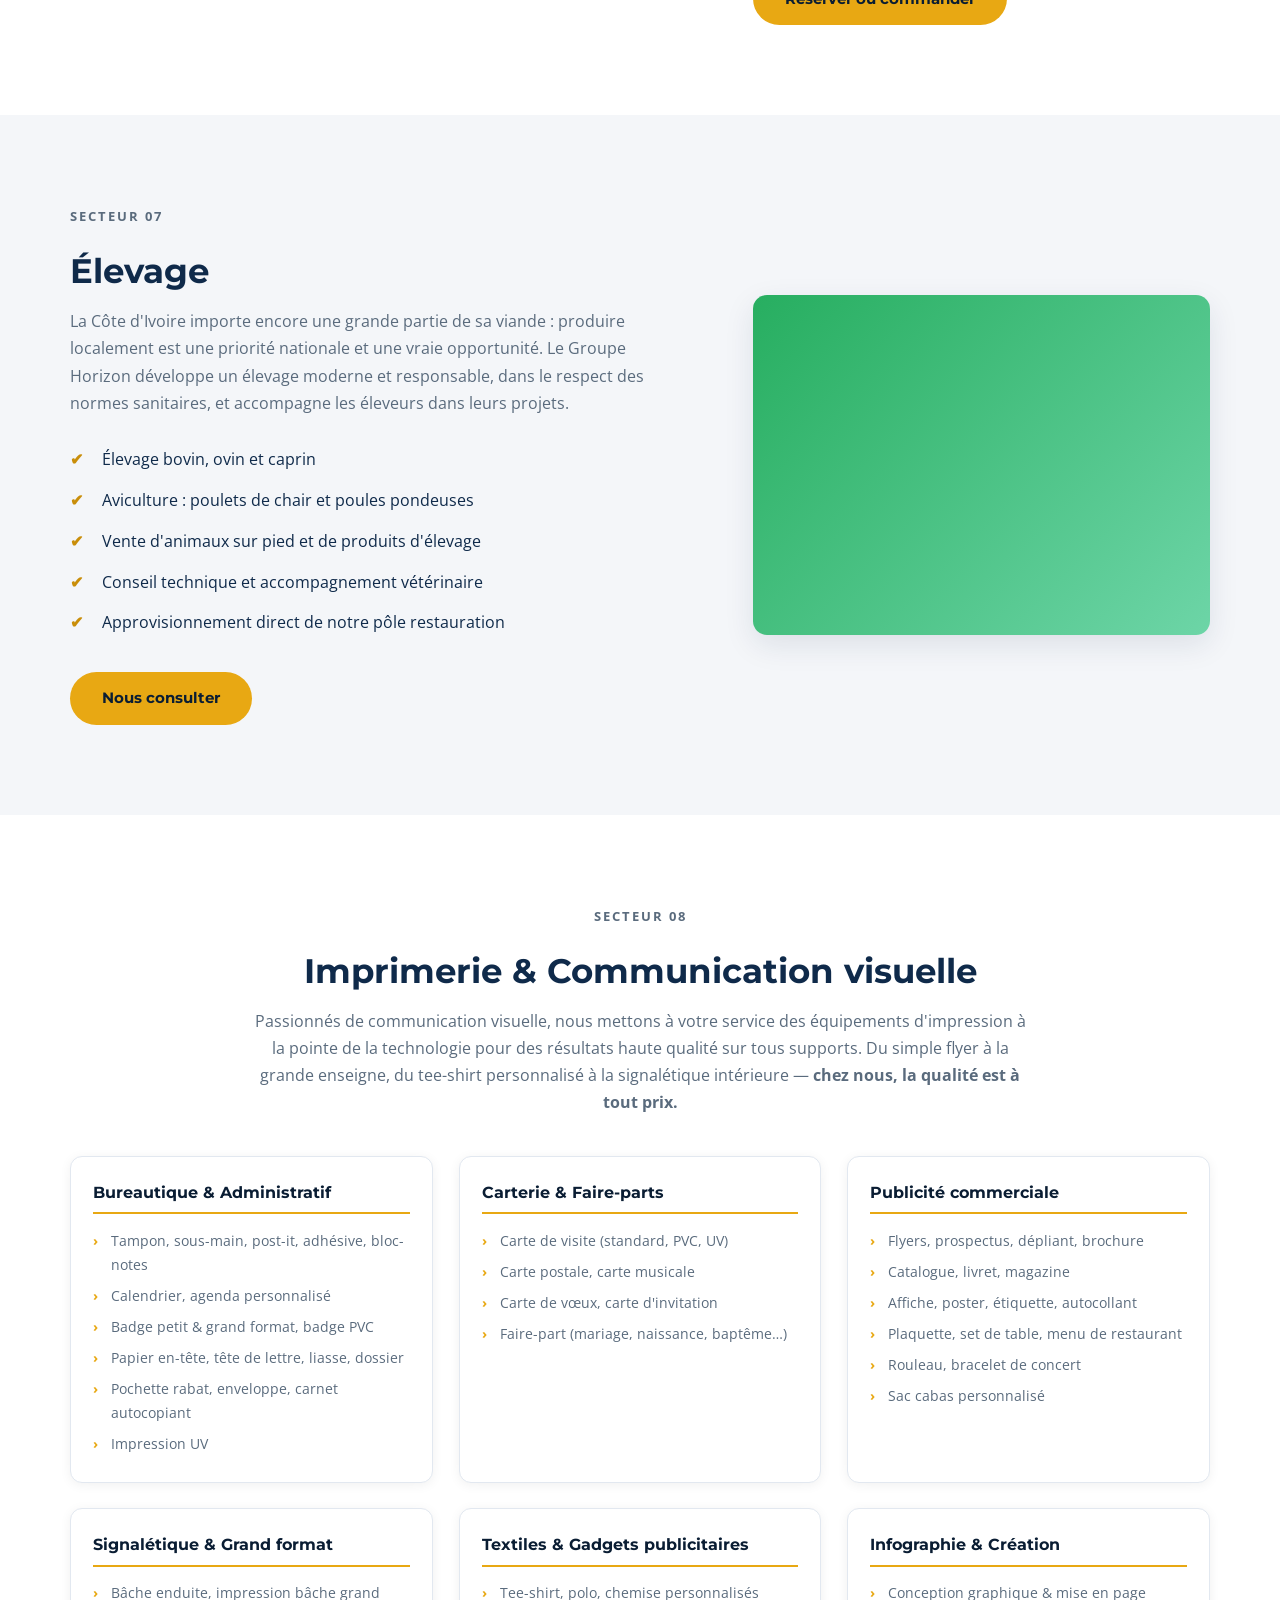
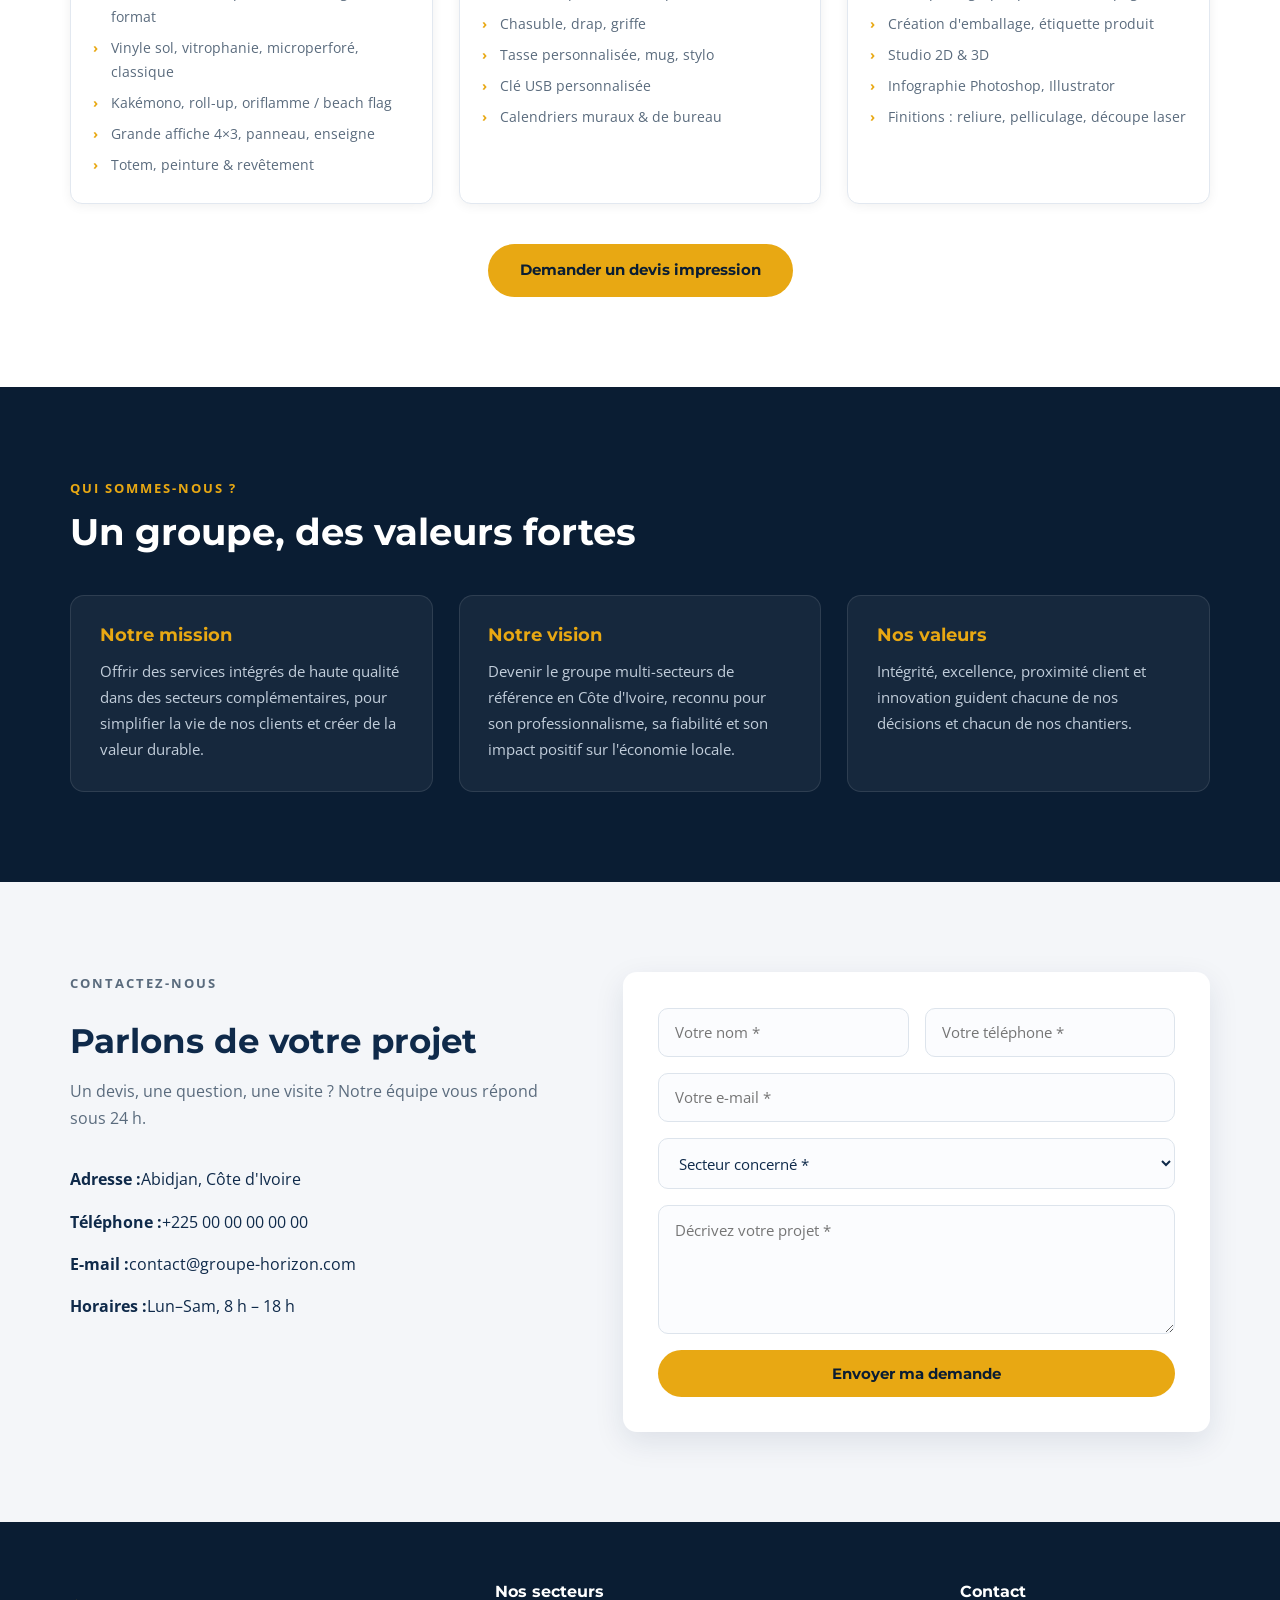
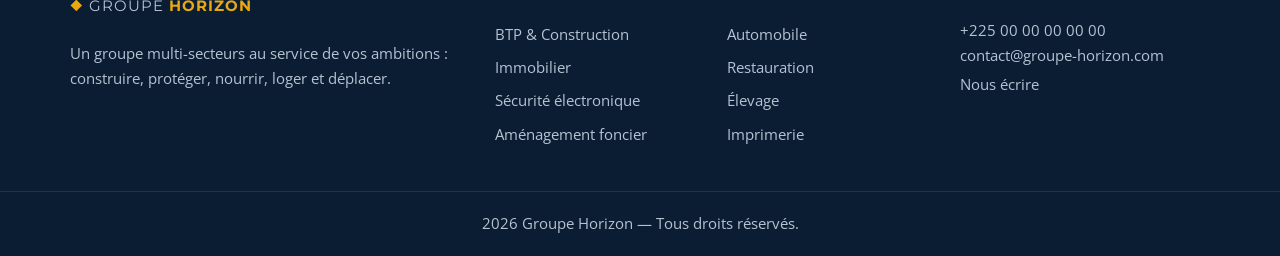
==== commit 9189a8ca: "Accueil : suppression de la brochure catalogue visuel Retire le bloc impr-brochure (image brochure-p" ====
--- a/index.html
+++ b/index.html
@@ -402,13 +402,6 @@
 
       </div><!-- /impr-categories -->
 
-      <!-- Catalogue visuel -->
-      <div class="impr-brochure reveal">
-        <h3 class="impr-brochure-title">Notre catalogue de produits</h3>
-        <div class="impr-brochure-single">
-          <img src="images/brochure-p2.jpg" alt="Gamme complète de produits imprimerie – carte de visite, flyers, bâches, textiles, signalétique et plus" loading="lazy">
-        </div>
-      </div>
 
       <div style="text-align:center;margin-top:2.5rem;">
         <a href="#contact" class="btn btn-primary">Demander un devis impression</a>
--- a/css/style.css
+++ b/css/style.css
@@ -354,6 +354,9 @@
 }
 .shop-card:hover { transform: translateY(-5px); box-shadow: var(--ombre); border-color: var(--or); }
 .shop-card-icon { font-size: 2.2rem; }
+.shop-card-img { margin: -1.8rem -1.5rem 1.2rem; aspect-ratio: 4/3; overflow: hidden; }
+.shop-card-img img { width: 100%; height: 100%; object-fit: cover; display: block; transition: transform .4s ease; }
+.shop-card:hover .shop-card-img img { transform: scale(1.04); }
 .shop-card-name { font-family: 'Montserrat', sans-serif; font-size: 1rem; font-weight: 700; color: var(--bleu-fonce); }
 .shop-card-desc { font-size: .88rem; color: var(--gris); flex: 1; }
 .shop-card-price {
@@ -385,6 +388,34 @@
 }
 .btn-sm:hover { background: var(--or); color: var(--bleu-fonce); }
 
+/* ===== CATALOGUE ===== */
+.catalogue-grid {
+  display: grid;
+  grid-template-columns: repeat(3, 1fr);
+  gap: 1.6rem;
+  margin-top: 2rem;
+}
+.cat-item {
+  background: var(--blanc);
+  border: 1.5px solid #e2e8f0;
+  border-radius: var(--radius);
+  overflow: hidden;
+  display: flex;
+  flex-direction: column;
+  transition: var(--transition);
+  box-shadow: 0 2px 12px rgba(0,0,0,.06);
+}
+.cat-item:hover { transform: translateY(-5px); box-shadow: var(--ombre); border-color: var(--or); }
+.cat-img-wrap { width: 100%; aspect-ratio: 4/3; overflow: hidden; background: var(--gris-clair); flex-shrink: 0; }
+.cat-img-wrap img { width: 100%; height: 100%; object-fit: cover; display: block; transition: transform .4s ease; }
+.cat-item:hover .cat-img-wrap img { transform: scale(1.04); }
+.cat-img-placeholder { width: 100%; height: 100%; display: flex; align-items: center; justify-content: center; color: var(--gris); font-size: .82rem; background: var(--gris-clair); }
+.cat-body { padding: 1.2rem 1.4rem; display: flex; flex-direction: column; gap: .5rem; flex: 1; }
+.cat-name { font-family: 'Montserrat', sans-serif; font-weight: 700; font-size: 1rem; color: var(--bleu-fonce); }
+.cat-desc { font-size: .87rem; color: var(--gris); flex: 1; line-height: 1.6; }
+.cat-price { font-family: 'Montserrat', sans-serif; font-weight: 700; font-size: .92rem; color: var(--or-fonce); }
+.cat-body .btn-sm { align-self: flex-start; margin-top: .3rem; }
+
 .contact-cta {
   background: var(--bleu-fonce);
   text-align: center;
@@ -465,7 +496,7 @@
 @media (max-width: 900px) {
   .presentation-grid { grid-template-columns: 1fr; gap: 2rem; }
   .galerie-grid, .actu-grid, .pres-photo-row { grid-template-columns: repeat(2, 1fr); }
-  .shop-grid { grid-template-columns: repeat(2, 1fr); }
+  .shop-grid, .catalogue-grid { grid-template-columns: repeat(2, 1fr); }
   .impr-categories { grid-template-columns: repeat(2, 1fr); }
   .sector-wrap, .contact-wrap { grid-template-columns: 1fr; gap: 2.5rem; }
   .sector-wrap.reverse .sector-text { order: 1; }
@@ -490,7 +521,7 @@
   .dropdown-content a { color: #d7e0ea; }
   .dropdown-content a:hover { background: rgba(255,255,255,.06); color: var(--or); }
   .drop-btn { pointer-events: none; }
-  .shop-grid { grid-template-columns: 1fr; }
+  .shop-grid, .catalogue-grid { grid-template-columns: 1fr; }
   .impr-categories { grid-template-columns: 1fr; }
   .form-row { grid-template-columns: 1fr; }
   .footer-grid { grid-template-columns: 1fr; gap: 1.8rem; }
